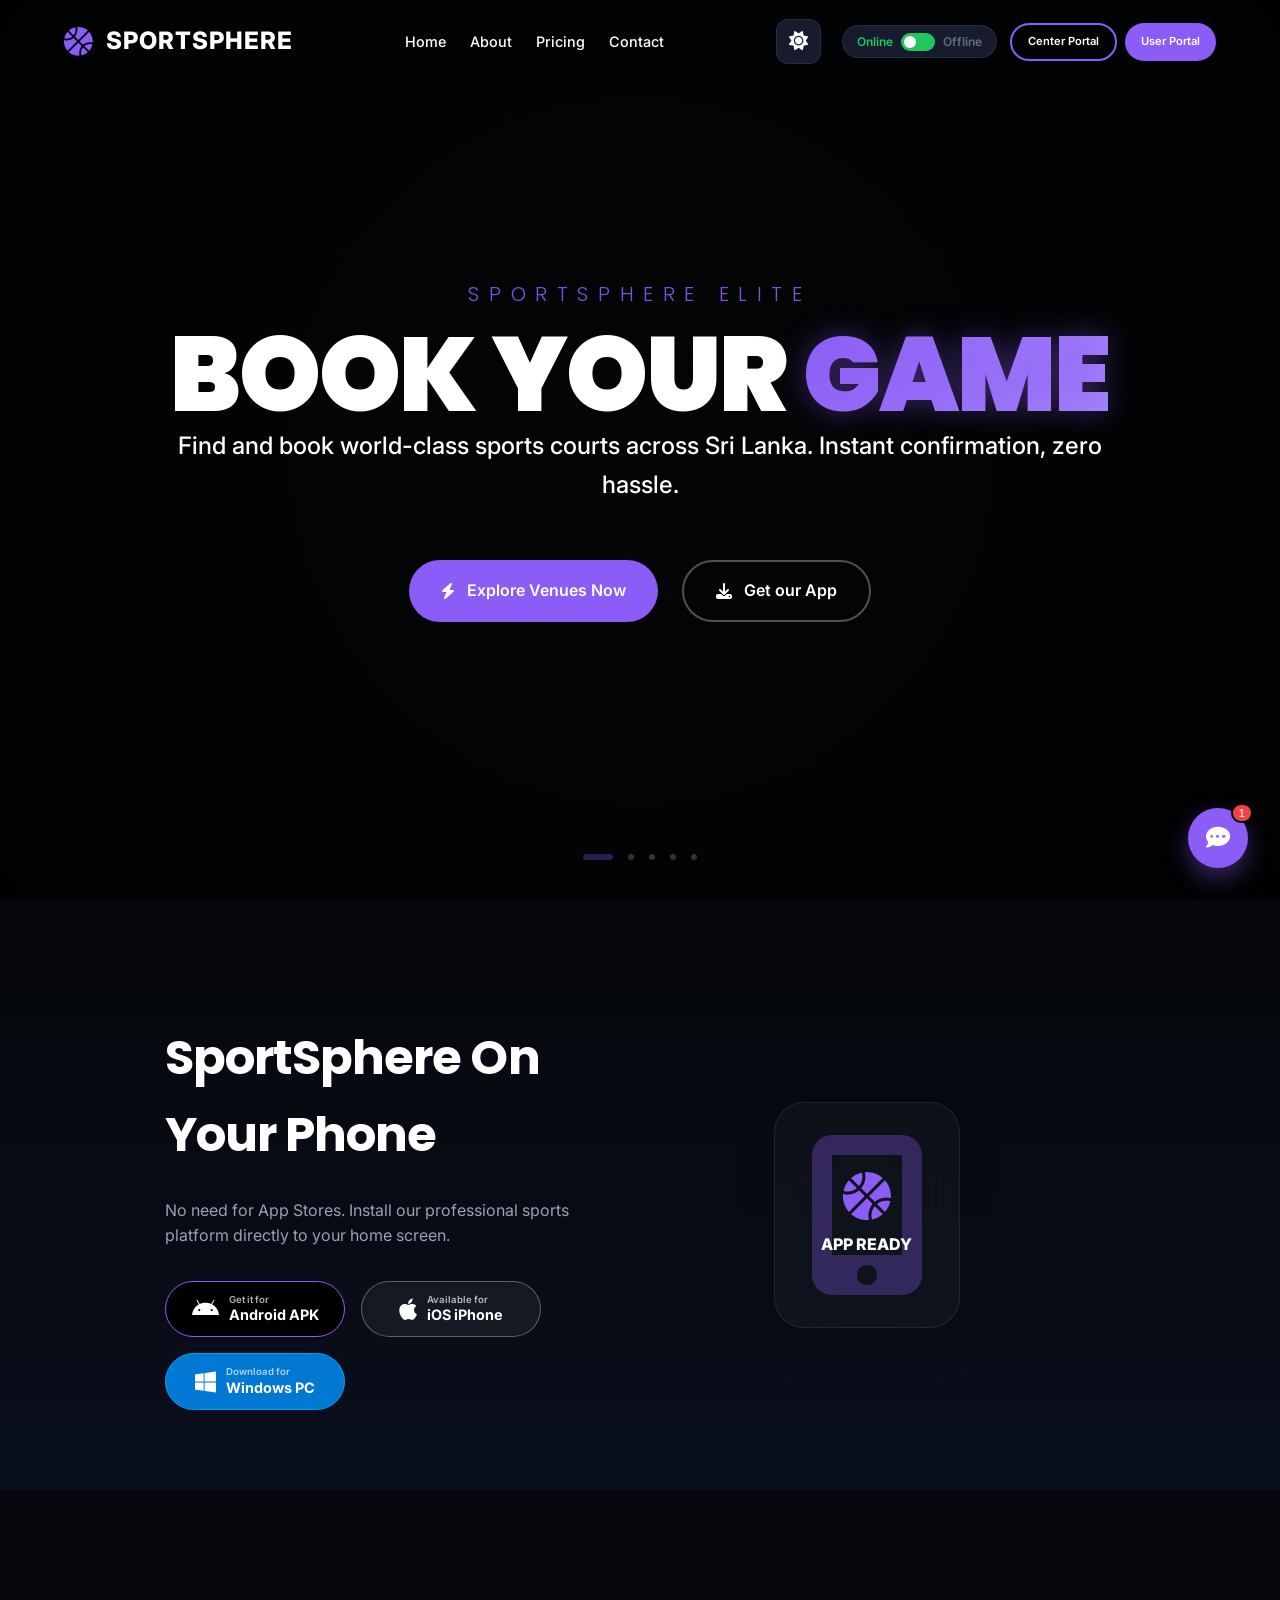
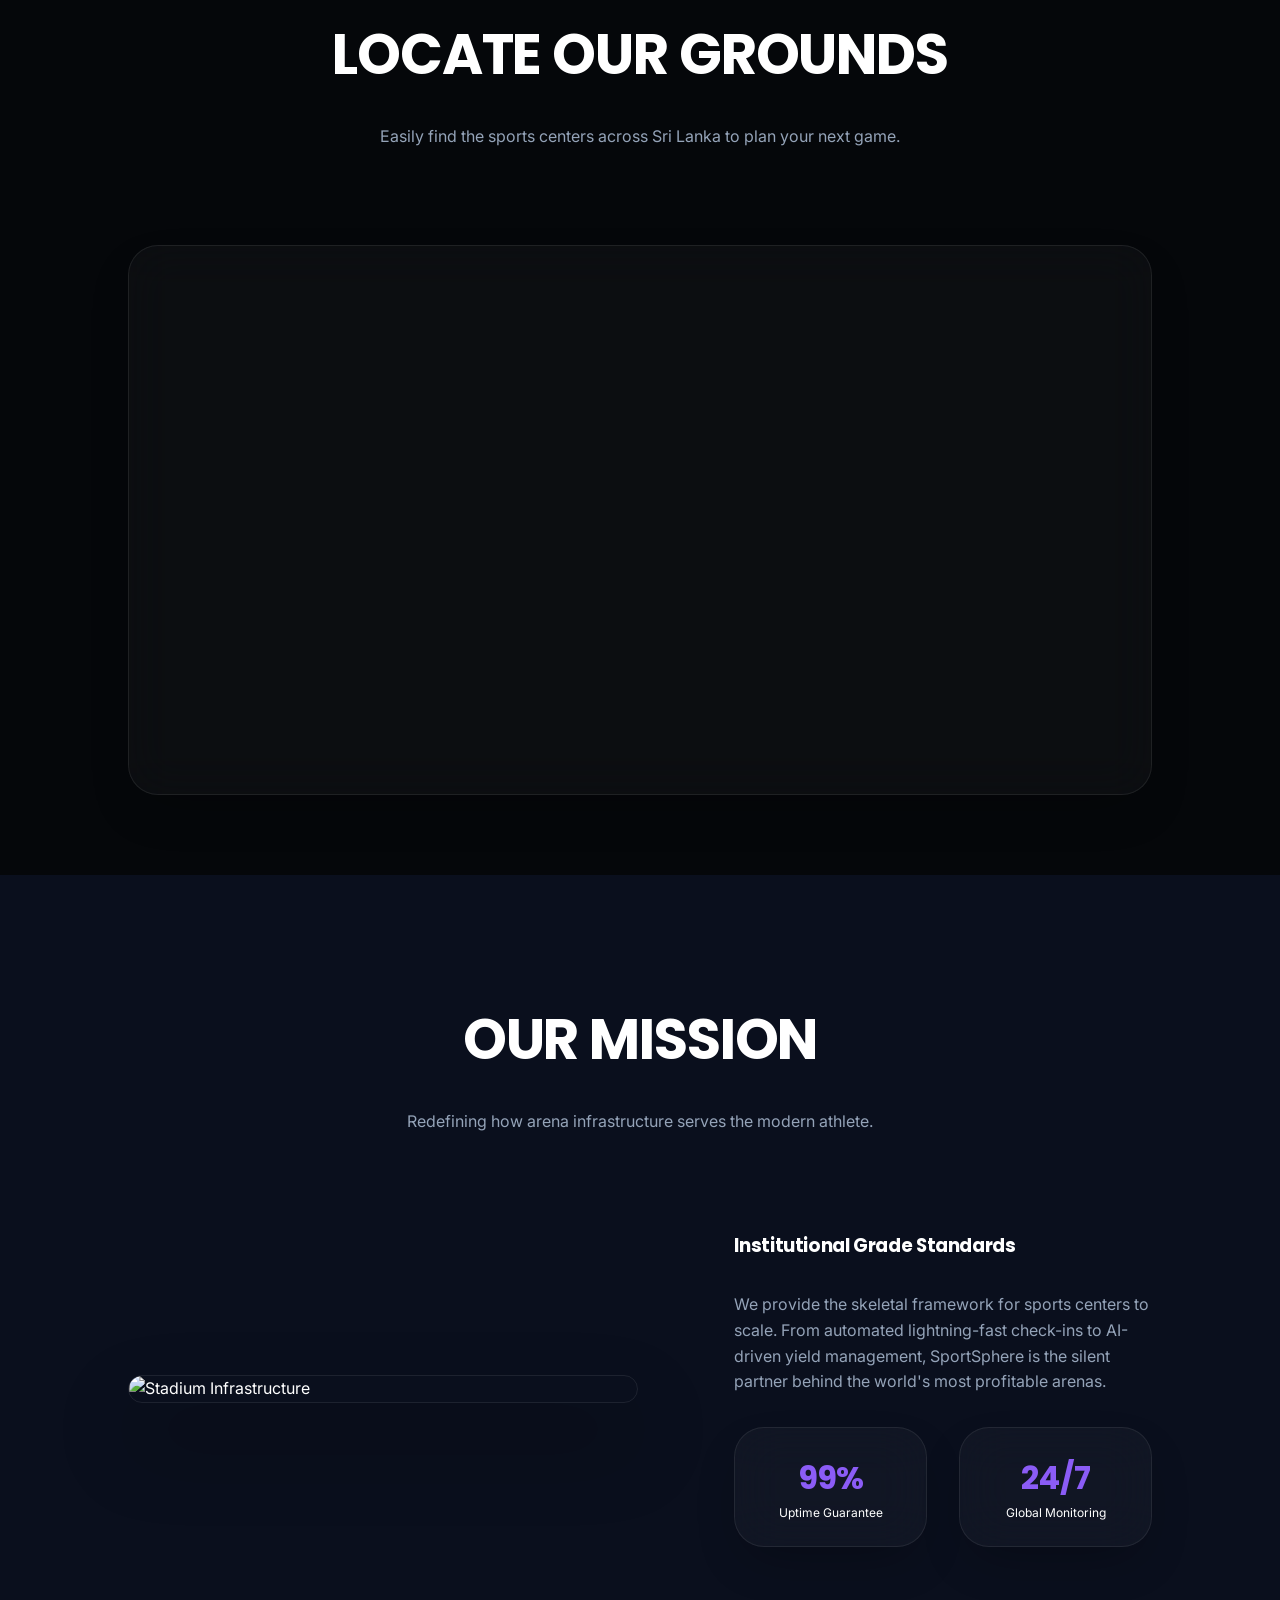
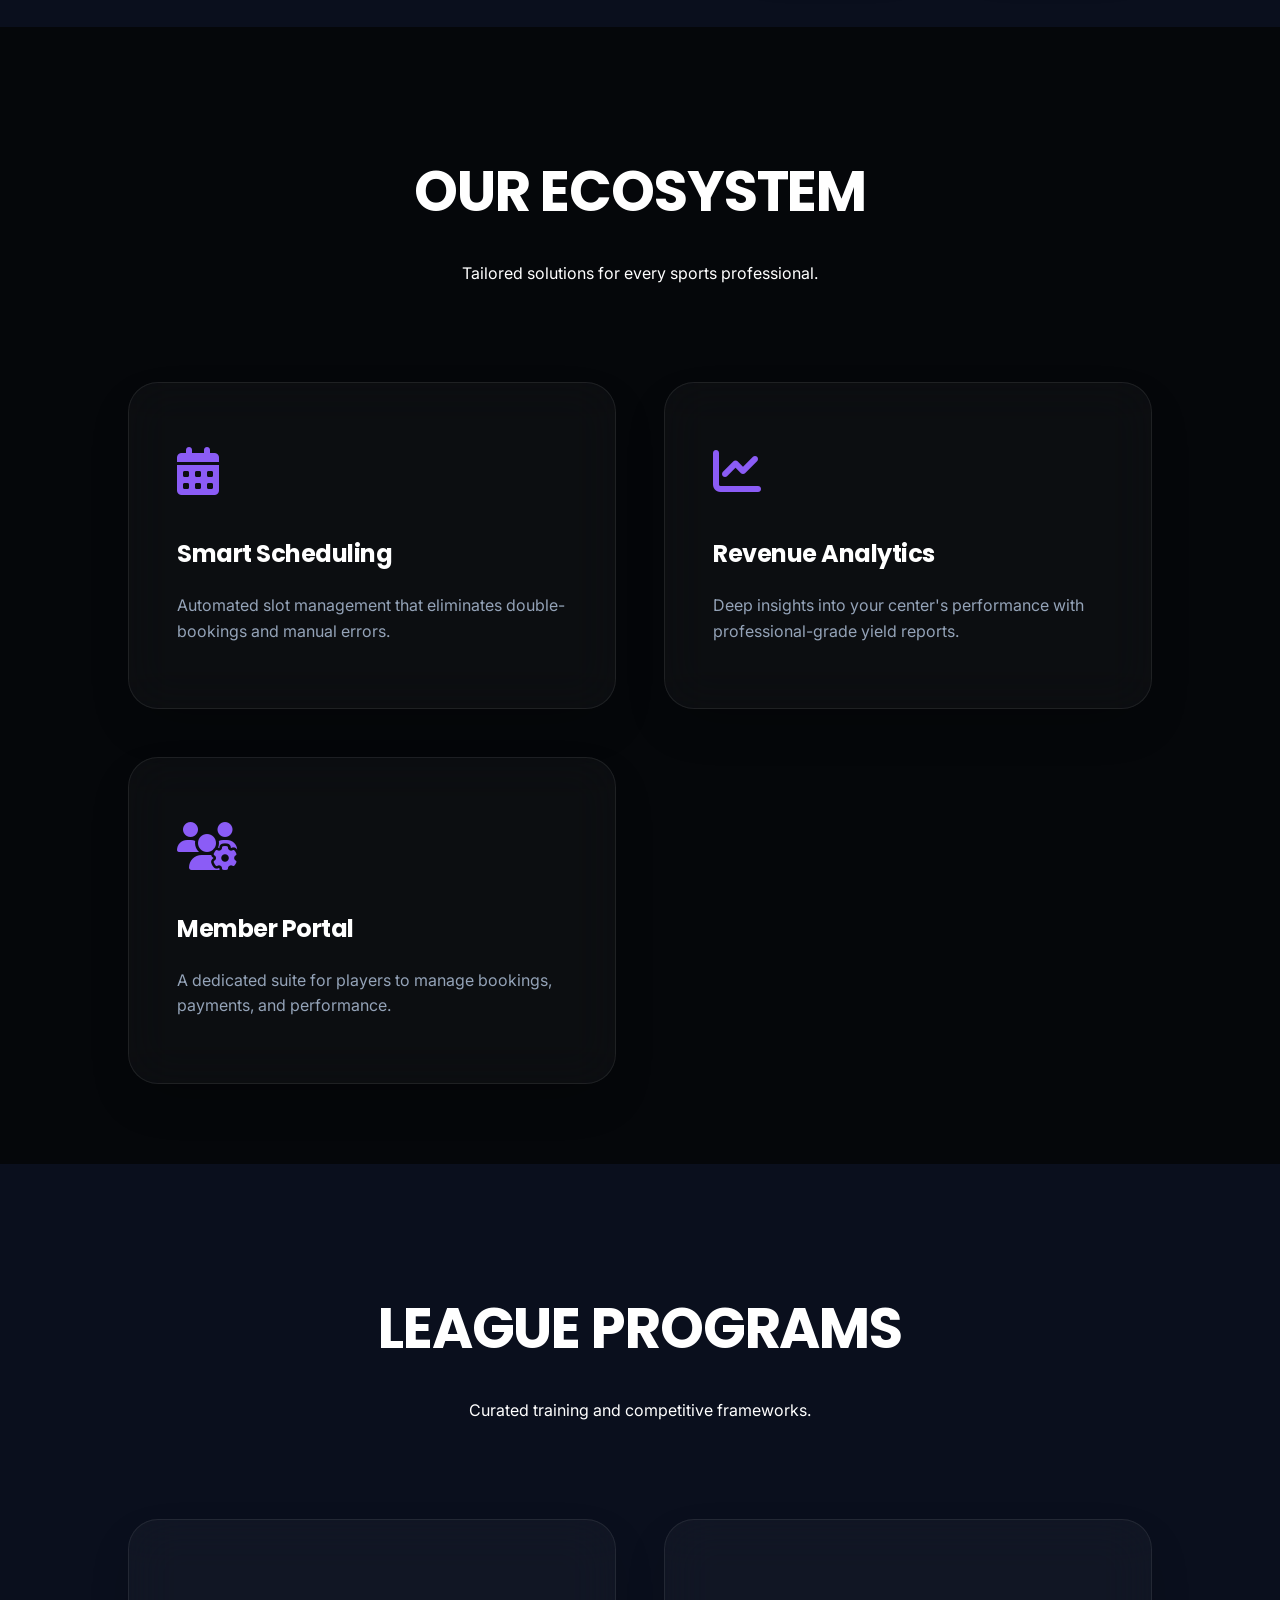
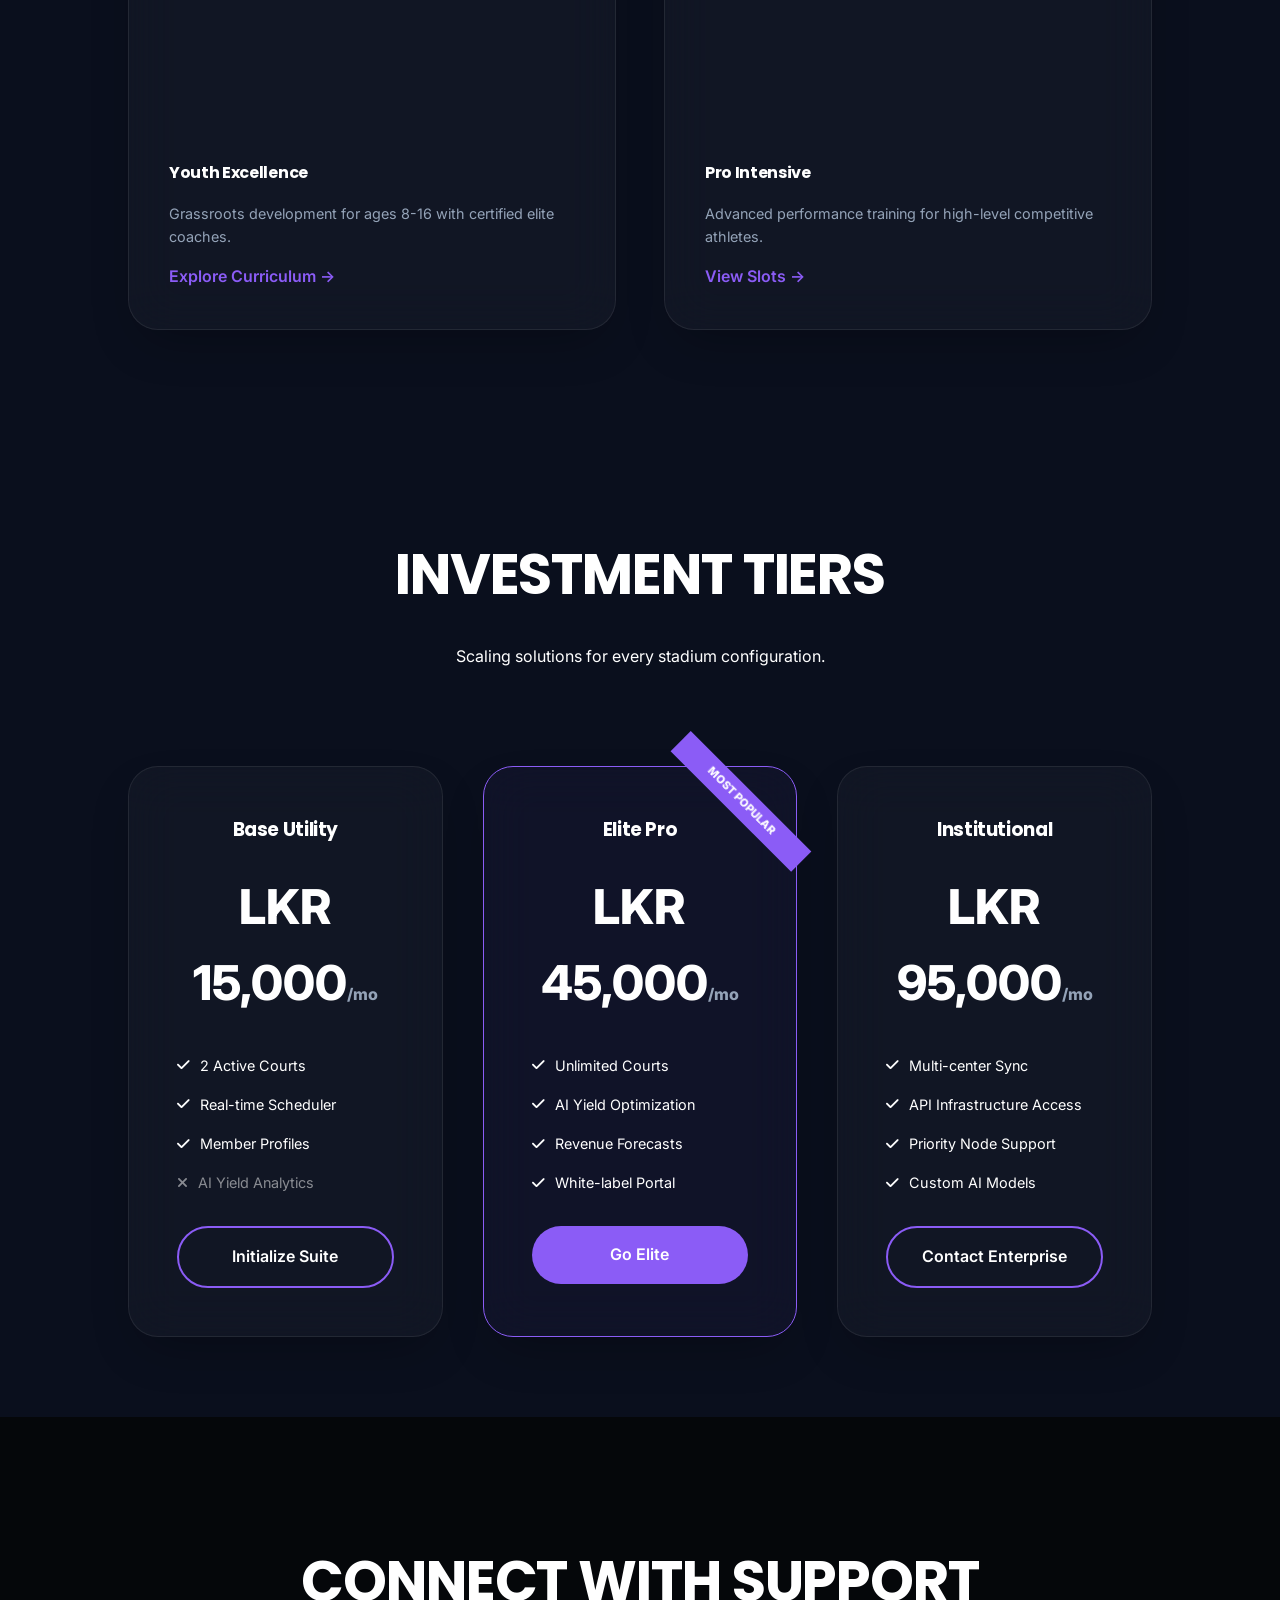
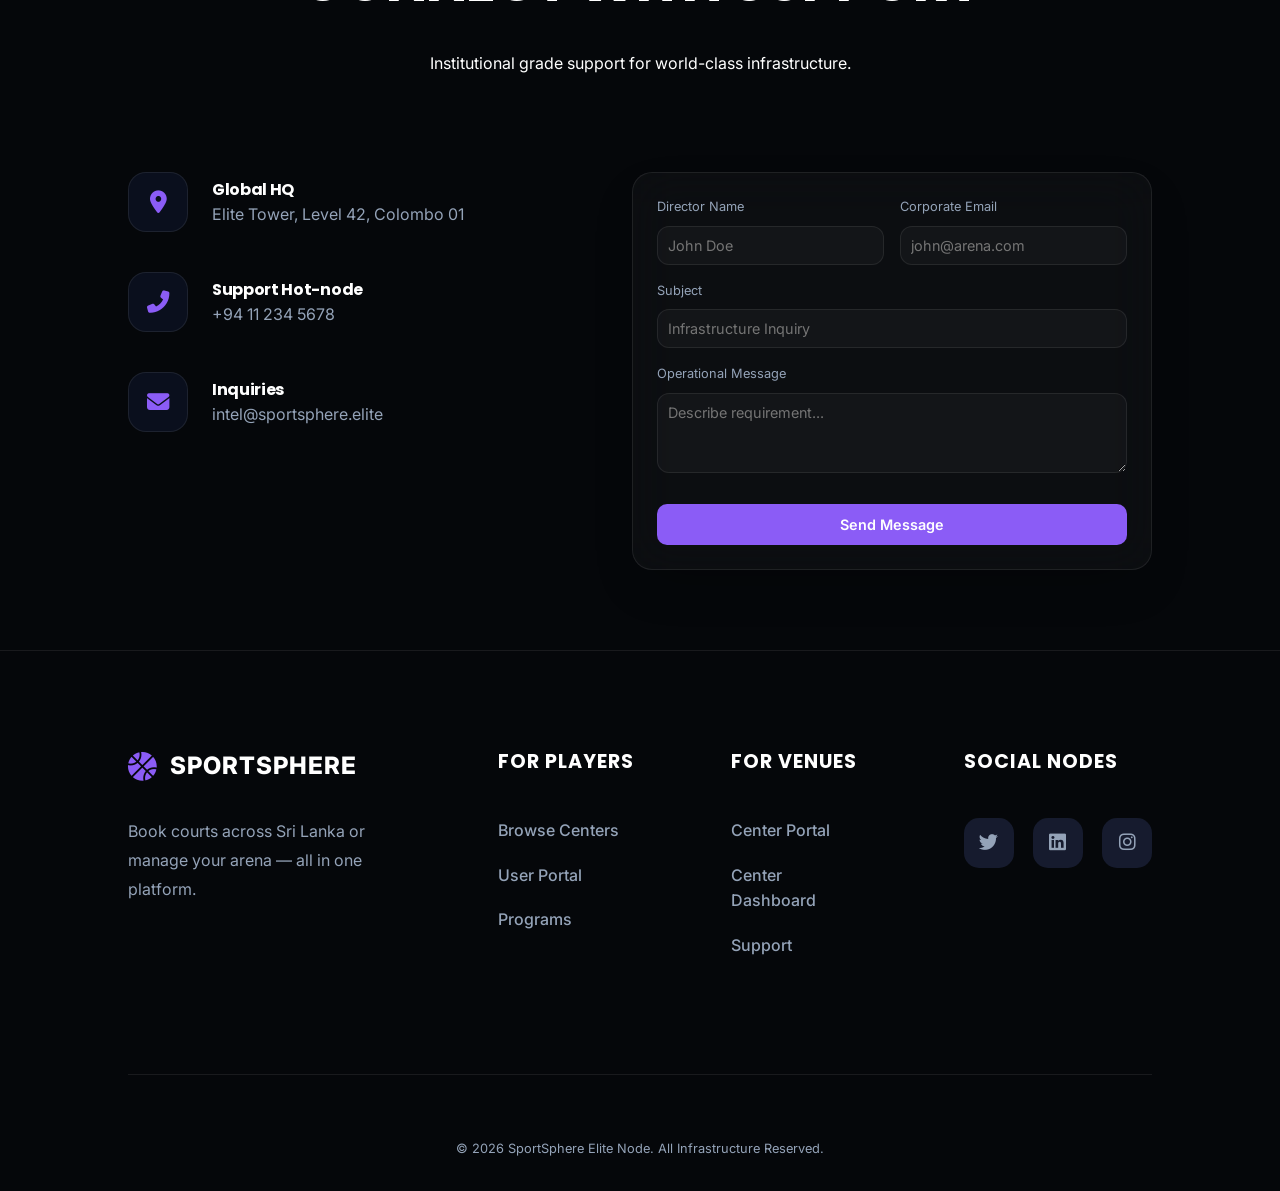
==== index.html @ 155e4f8c "Reposition and resize contact form to side-by-side layout" ====
<!DOCTYPE html>
<html lang="en">

<head>
    <meta charset="UTF-8">
    <meta name="viewport" content="width=device-width, initial-scale=1.0">
    <title>SportSphere | Book Your Game</title>
    <link rel="icon" type="image/png" href="favicon.png">
    <link rel="stylesheet" href="css/style.css">
    <link rel="stylesheet" href="https://cdnjs.cloudflare.com/ajax/libs/font-awesome/6.4.0/css/all.min.css">
    <link rel="manifest" href="manifest.json">
    <script src="js/mode-controller.js"></script>
    
    <!-- Apple Web App Support -->
    <meta name="apple-mobile-web-app-capable" content="yes">
    <meta name="apple-mobile-web-app-status-bar-style" content="black-translucent">
    <meta name="apple-mobile-web-app-title" content="SportSphere">
    <link rel="apple-touch-icon" href="favicon.png">
    
    <!-- v1.0.6-contact-layout-v01 -->
</head>

<body id="home">
    <nav id="navbar" class="navbar">
        <div class="logo">
            <i class="fas fa-basketball-ball logo-icon"></i>
            SportSphere
        </div>
        <div class="nav-links">
            <a href="#home">Home</a>
            <a href="#about">About</a>
            <a href="#pricing">Pricing</a>
            <a href="#contact">Contact</a>
        </div>
        <div class="nav-actions" style="display: flex; gap: 0.8rem; align-items: center;">
            <button class="theme-toggle" id="theme-toggle" title="Toggle Theme" style="margin-right: 0.5rem;">
                <i class="fas fa-sun"></i>
            </button>
            <div class="mode-switch-wrapper">
                <span class="mode-label-online">Online</span>
                <label class="switch">
                    <input type="checkbox" id="mode-toggle-checkbox" onchange="window.SS_MODE.toggle()">
                    <span class="slider-round"></span>
                </label>
                <span class="mode-label-offline">Offline</span>
            </div>
            <div class="dash-btns" style="display: flex; gap: 0.5rem;">
                <a href="center-auth.html" class="btn btn-outline" style="padding: 8px 16px; font-size: 0.7rem; white-space: nowrap;">Center Portal</a>
                <a href="user-auth.html" class="btn btn-primary" style="padding: 8px 16px; font-size: 0.7rem; white-space: nowrap;">User Portal</a>
            </div>
        </div>
    </nav>

    <main>
        <!-- Hero Section -->
        <section class="hero" onclick="nextSlideManual()" style="cursor: pointer;">
            <div class="hero-bg-container">
                <div class="hero-bg active"
                    style="background-image: url('https://images.unsplash.com/photo-1626224583764-f87db24ac4ea?q=75&w=1920&auto=format')">
                </div>
                <div class="hero-bg"
                    style="background-image: url('https://images.unsplash.com/photo-1529900748604-07564a03e7a6?q=75&w=1920&auto=format')">
                </div>
                <div class="hero-bg"
                    style="background-image: url('https://images.unsplash.com/photo-1511067007398-7e4b90cfa4bc?q=75&w=1920&auto=format')">
                </div>
                <div class="hero-bg"
                    style="background-image: url('https://images.unsplash.com/photo-1531415074968-036ba1b575da?q=80&w=1920&auto=format')">
                </div>
                <div class="hero-bg"
                    style="background-image: url('https://images.unsplash.com/photo-1534438327276-14e5300c3a48?q=75&w=1920&auto=format')">
                </div>
            </div>
            <div class="hero-overlay"></div>
            
            <div class="hero-content">
                <h1 class="fade-up" style="display: flex; flex-direction: column; align-items: center;">
                    <span class="hero-brand">SportSphere Elite</span>
                    <span class="hero-main">Book Your <span class="highlight">Game</span></span>
                </h1>
                <p class="fade-up" style="transition-delay: 0.2s;">
                    Find and book world-class sports courts across Sri Lanka. Instant confirmation, zero hassle.
                </p>
                <div class="hero-actions fade-up"
                    style="transition-delay: 0.4s; display: flex; gap: 1.5rem; justify-content: center;"
                    onclick="event.stopPropagation()">
                    <a href="user-auth.html" class="btn btn-primary"><i class="fas fa-bolt"></i> Explore Venues Now</a>
                    <a href="#download-app" class="btn btn-outline" style="border-color: rgba(255,255,255,0.3);"><i class="fas fa-download"></i> Get our App</a>
                </div>
            </div>
            <div class="slider-dots"></div>
        </section>




        <!-- APP DOWNLOAD SECTION -->
        <section id="download-app" style="background: linear-gradient(to bottom, var(--bg-primary), var(--bg-secondary));">
            <div class="contact-container" style="align-items: center;">
                <div class="fade-up">
                    <h2 style="font-size: 3rem; margin-bottom: 1.5rem;">SportSphere <span class="highlight">On Your Phone</span></h2>
                    <p style="color: var(--text-secondary); margin-bottom: 2rem;">No need for App Stores. Install our professional sports platform directly to your home screen.</p>
                    
                    <div style="display: flex; gap: 1rem; flex-wrap: wrap; justify-content: flex-start; margin-top: 1rem;">
                        <!-- 1. Android -->
                        <a href="assets/SportSphere.apk" id="and-dl-btn" download="SportSphere.apk" onclick="showToast('✨ Downloading SportSphere APK...')" class="btn btn-primary" style="background: #000; border: 1px solid var(--accent-primary); border-radius: 50px; text-decoration: none; color: white; padding: 12px 25px; display: flex !important; align-items: center; gap: 10px; min-width: 180px;">
                            <i class="fab fa-android" style="font-size: 1.5rem;"></i>
                            <div style="text-align: left; line-height: 1.2;">
                                <small style="display: block; font-size: 0.6rem; opacity: 0.7;">Get it for</small>
                                <strong style="font-size: 0.9rem;">Android APK</strong>
                            </div>
                        </a>
                        
                        <!-- 2. iOS -->
                        <button id="ios-dl-btn" class="btn btn-outline" onclick="showIOSManual()" style="border: 1px solid rgba(255,255,255,0.3); border-radius: 50px; color: #fff; padding: 12px 25px; display: flex !important; align-items: center; gap: 10px; min-width: 180px; background: rgba(255,255,255,0.05);">
                            <i class="fab fa-apple" style="font-size: 1.5rem;"></i>
                            <div style="text-align: left; line-height: 1.2;">
                                <small style="display: block; font-size: 0.6rem; opacity: 0.7;">Available for</small>
                                <strong style="font-size: 0.9rem;">iOS iPhone</strong>
                            </div>
                        </button>

                        <!-- 3. Windows (Moved to Last) -->
                        <a href="assets/SportSphere_Windows.zip" id="win-dl-btn" download="SportSphere_Windows.zip" onclick="showToast('🚀 Downloading Windows App...')" class="btn btn-primary" style="background: #0078d4; border: 1px solid #00a2ed; border-radius: 50px; text-decoration: none; color: white; padding: 12px 25px; display: flex !important; align-items: center; gap: 10px; min-width: 180px;">
                            <i class="fab fa-windows" style="font-size: 1.5rem;"></i>
                            <div style="text-align: left; line-height: 1.2;">
                                <small style="display: block; font-size: 0.6rem; opacity: 0.7;">Download for</small>
                                <strong style="font-size: 0.9rem;">Windows PC</strong>
                            </div>
                        </a>
                    </div>
                </div>
                <div class="fade-up" style="text-align: center;">
                    <div class="glass" style="padding: 2rem; display: inline-block; position: relative;">
                        <i class="fas fa-mobile-alt" style="font-size: 10rem; color: var(--accent-primary); opacity: 0.3;"></i>
                        <div style="position: absolute; top: 50%; left: 50%; transform: translate(-50%, -50%); width: 80%;">
                             <i class="fas fa-basketball-ball" style="font-size: 3rem; color: var(--accent-primary);"></i>
                             <p style="font-weight: 800; margin-top: 10px;">APP READY</p>
                        </div>
                    </div>
                </div>
            </div>
        </section>

        <!-- GROUNDS MAP SECTION -->
        <section id="grounds-map" style="background: var(--bg-primary);">
            <div class="section-header fade-up">
                <h2>Locate Our Grounds</h2>
                <p style="color: var(--text-secondary);">Easily find the sports centers across Sri Lanka to plan your next game.</p>
            </div>
            <div class="glass map-container fade-up" style="transition-delay: 0.2s;">
                <iframe 
                    id="grounds-iframe"
                    src="https://maps.google.com/maps?q=sports%20grounds%20in%20Sri%20Lanka&t=&z=8&ie=UTF8&iwloc=&output=embed" 
                    width="100%" 
                    height="500" 
                    style="border:0; border-radius: 20px;" 
                    allowfullscreen="" 
                    loading="lazy" 
                    referrerpolicy="no-referrer-when-downgrade">
                </iframe>
            </div>
        </section>



        <!-- About -->
        <section id="about" style="background: var(--bg-secondary);">
            <div class="section-header fade-up">
                <h2>Our Mission</h2>
                <p style="color: var(--text-secondary);">Redefining how arena infrastructure serves the modern athlete.</p>
            </div>
            <div class="about-grid">
                <div class="about-img fade-up">
                    <img src="https://images.unsplash.com/photo-1574629810360-7efbbe195018?auto=format&fit=crop&q=80&w=800" alt="Stadium Infrastructure">
                </div>
                <div class="about-content fade-up" style="transition-delay: 0.2s;">
                    <h3>Institutional Grade Standards</h3>
                    <p style="color: var(--text-secondary); margin: 2rem 0;">We provide the skeletal framework for sports centers to scale. From automated lightning-fast check-ins to AI-driven yield management, SportSphere is the silent partner behind the world's most profitable arenas.</p>
                    <div style="display: grid; grid-template-columns: 1fr 1fr; gap: 2rem;">
                        <div class="glass" style="padding: 1.5rem; text-align: center;">
                            <h4 style="color: var(--accent-primary); font-size: 2rem;">99%</h4>
                            <p style="font-size: 0.75rem;">Uptime Guarantee</p>
                        </div>
                        <div class="glass" style="padding: 1.5rem; text-align: center;">
                            <h4 style="color: var(--accent-primary); font-size: 2rem;">24/7</h4>
                            <p style="font-size: 0.75rem;">Global Monitoring</p>
                        </div>
                    </div>
                </div>
            </div>


        </section>

        <section id="services">
            <div class="section-header fade-up">
                <h2>Our Ecosystem</h2>
                <p>Tailored solutions for every sports professional.</p>
            </div>
            <div class="grid-features">
                <div class="glass feature-card fade-up">
                    <i class="fas fa-calendar-alt"></i>
                    <h3>Smart Scheduling</h3>
                    <p>Automated slot management that eliminates double-bookings and manual errors.</p>
                </div>
                <div class="glass feature-card fade-up" style="transition-delay: 0.1s;">
                    <i class="fas fa-chart-line"></i>
                    <h3>Revenue Analytics</h3>
                    <p>Deep insights into your center's performance with professional-grade yield reports.</p>
                </div>
                <div class="glass feature-card fade-up" style="transition-delay: 0.2s;">
                    <i class="fas fa-users-cog"></i>
                    <h3>Member Portal</h3>
                    <p>A dedicated suite for players to manage bookings, payments, and performance.</p>
                </div>
            </div>
        </section>

        <section id="programs" style="background: var(--bg-secondary);">
            <div class="section-header fade-up">
                <h2>League Programs</h2>
                <p>Curated training and competitive frameworks.</p>
            </div>
            <div class="grid-features">
                <div class="glass" style="border-radius: 30px; overflow: hidden;">
                    <div style="height: 200px; background: url('https://images.unsplash.com/photo-1519315901367-f34ff9154487?auto=format&fit=crop&q=80&w=800') center/cover;"></div>
                    <div style="padding: 2.5rem;">
                        <h4>Youth Excellence</h4>
                        <p style="color: var(--text-secondary); margin: 1rem 0; font-size: 0.9rem;">Grassroots development for ages 8-16 with certified elite coaches.</p>
                        <a href="#" style="color: var(--accent-primary); font-weight: 600;">Explore Curriculum &rarr;</a>
                    </div>
                </div>
                <div class="glass" style="border-radius: 30px; overflow: hidden;">
                    <div style="height: 200px; background: url('https://images.unsplash.com/photo-1541534741688-6078c6bfb5c5?auto=format&fit=crop&q=80&w=400') center/cover;"></div>
                    <div style="padding: 2.5rem;">
                        <h4>Pro Intensive</h4>
                        <p style="color: var(--text-secondary); margin: 1rem 0; font-size: 0.9rem;">Advanced performance training for high-level competitive athletes.</p>
                        <a href="#" style="color: var(--accent-primary); font-weight: 600;">View Slots &rarr;</a>
                    </div>
                </div>
            </div>
        </section>

        <section id="pricing" style="background: var(--bg-secondary);">
            <div class="section-header fade-up">
                <h2>Investment Tiers</h2>
                <p>Scaling solutions for every stadium configuration.</p>
            </div>
            <div class="pricing-grid">
                <div class="glass price-card fade-up">
                    <h3>Base Utility</h3>
                    <div class="amount">LKR 15,000<span>/mo</span></div>
                    <ul>
                        <li><i class="fas fa-check"></i> 2 Active Courts</li>
                        <li><i class="fas fa-check"></i> Real-time Scheduler</li>
                        <li><i class="fas fa-check"></i> Member Profiles</li>
                        <li style="opacity: 0.5;"><i class="fas fa-times"></i> AI Yield Analytics</li>
                    </ul>
                    <a href="center-auth.html?plan=base" class="btn btn-outline" style="width: 100%;">Initialize Suite</a>
                </div>
                <div class="glass price-card featured fade-up" style="transition-delay: 0.1s;">
                    <div style="position: absolute; top: 20px; right: -30px; background: var(--accent-primary); color: white; padding: 5px 40px; transform: rotate(45deg); font-size: 0.7rem; font-weight: 800;">MOST POPULAR</div>
                    <h3>Elite Pro</h3>
                    <div class="amount">LKR 45,000<span>/mo</span></div>
                    <ul>
                        <li><i class="fas fa-check"></i> Unlimited Courts</li>
                        <li><i class="fas fa-check"></i> AI Yield Optimization</li>
                        <li><i class="fas fa-check"></i> Revenue Forecasts</li>
                        <li><i class="fas fa-check"></i> White-label Portal</li>
                    </ul>
                    <a href="center-auth.html?plan=elite" class="btn btn-primary" style="width: 100%;">Go Elite</a>
                </div>
                <div class="glass price-card fade-up" style="transition-delay: 0.2s;">
                    <h3>Institutional</h3>
                    <div class="amount">LKR 95,000<span>/mo</span></div>
                    <ul>
                        <li><i class="fas fa-check"></i> Multi-center Sync</li>
                        <li><i class="fas fa-check"></i> API Infrastructure Access</li>
                        <li><i class="fas fa-check"></i> Priority Node Support</li>
                        <li><i class="fas fa-check"></i> Custom AI Models</li>
                    </ul>
                    <a href="center-auth.html?plan=institutional" class="btn btn-outline" style="width: 100%;">Contact Enterprise</a>
                </div>
            </div>
        </section>

        <section id="contact">
            <div class="section-header fade-up">
                <h2>Connect With Support</h2>
                <p>Institutional grade support for world-class infrastructure.</p>
            </div>
            <div class="contact-container" style="display: grid; grid-template-columns: 1fr 1.1fr; gap: 2rem; max-width: 1100px; margin: 0 auto; align-items: start;">
                <div class="contact-info fade-up">
                    <div class="info-item">
                        <div class="info-icon"><i class="fas fa-map-marker-alt"></i></div>
                        <div>
                            <h4>Global HQ</h4>
                            <p style="color: var(--text-secondary);">Elite Tower, Level 42, Colombo 01</p>
                        </div>
                    </div>
                    <div class="info-item">
                        <div class="info-icon"><i class="fas fa-phone-alt"></i></div>
                        <div>
                            <h4>Support Hot-node</h4>
                            <p style="color: var(--text-secondary);">+94 11 234 5678</p>
                        </div>
                    </div>
                    <div class="info-item">
                        <div class="info-icon"><i class="fas fa-envelope"></i></div>
                        <div>
                            <h4>Inquiries</h4>
                            <p style="color: var(--text-secondary);">intel@sportsphere.elite</p>
                        </div>
                    </div>
                </div>
                <div class="glass contact-form fade-up" style="transition-delay: 0.2s; padding: 1.5rem; border-radius: 20px;">
                    <form onsubmit="event.preventDefault(); alert('Message Synchronized Successfully.')">
                        <div style="display: grid; grid-template-columns: 1fr 1fr; gap: 1rem; margin-bottom: 1rem;">
                            <div class="form-group" style="margin-bottom: 0;">
                                <label style="font-size: 0.8rem;">Director Name</label>
                                <input type="text" placeholder="John Doe" style="padding: 10px; font-size: 0.9rem;" required>
                            </div>
                            <div class="form-group" style="margin-bottom: 0;">
                                <label style="font-size: 0.8rem;">Corporate Email</label>
                                <input type="email" placeholder="john@arena.com" style="padding: 10px; font-size: 0.9rem;" required>
                            </div>
                        </div>
                        <div class="form-group" style="margin-bottom: 1rem;">
                            <label style="font-size: 0.8rem;">Subject</label>
                            <input type="text" placeholder="Infrastructure Inquiry" style="padding: 10px; font-size: 0.9rem;">
                        </div>
                        <div class="form-group" style="margin-bottom: 1.5rem;">
                            <label style="font-size: 0.8rem;">Operational Message</label>
                            <textarea placeholder="Describe requirement..." style="padding: 10px; font-size: 0.9rem; height: 80px;"></textarea>
                        </div>
                        <button type="submit" class="btn btn-primary" style="width: 100%; padding: 12px; font-size: 0.9rem; border-radius: 10px;">Send Message</button>
                    </form>
                </div>
            </div>
        </section>

        <footer id="footer">
            <div class="footer-grid">
                <div class="footer-col">
                    <div class="logo" style="margin-bottom: 2rem;">
                        <i class="fas fa-basketball-ball logo-icon"></i> SportSphere
                    </div>
                    <p style="color: var(--text-secondary); line-height: 1.8;">Book courts across Sri Lanka or manage your arena — all in one platform.</p>
                </div>
                <div class="footer-col">
                    <h4>For Players</h4>
                    <ul>
                        <li><a href="user-dashboard.html">Browse Centers</a></li>
                        <li><a href="user-auth.html">User Portal</a></li>
                        <li><a href="#programs">Programs</a></li>
                    </ul>
                </div>
                <div class="footer-col">
                    <h4>For Venues</h4>
                    <ul>
                        <li><a href="center-auth.html">Center Portal</a></li>
                        <li><a href="center-dashboard.html">Center Dashboard</a></li>
                        <li><a href="#contact">Support</a></li>
                    </ul>
                </div>
                <div class="footer-col">
                    <h4>Social Nodes</h4>
                    <div class="social-links">
                        <a href="#"><i class="fab fa-twitter"></i></a>
                        <a href="#"><i class="fab fa-linkedin"></i></a>
                        <a href="#"><i class="fab fa-instagram"></i></a>
                    </div>
                </div>
            </div>
            <div style="text-align: center; border-top: 1px solid var(--glass-border); padding-top: 4rem; color: var(--text-secondary); font-size: 0.8rem;">
                &copy; 2026 SportSphere Elite Node. All Infrastructure Reserved.
            </div>
        </footer>
    </main>

    <!-- ══════════════════════════════════════════
         BOOKING MODAL
    ══════════════════════════════════════════ -->
    <div class="modal-overlay" id="booking-modal">
        <div class="modal-box glass">
            <button class="modal-close-btn" onclick="closeBookingModal()"><i class="fas fa-times"></i></button>
            <div id="modal-content"></div>
        </div>
    </div>

    <!-- TOAST -->
    <div id="toast-msg" class="toast-msg"></div>

    <!-- IOS INSTALLATION MODAL -->
    <div id="ios-modal" class="modal-overlay">
        <div class="modal-box glass" style="max-width: 400px; text-align: center;">
            <button class="modal-close-btn" onclick="closeIOSModal()"><i class="fas fa-times"></i></button>
            <div style="margin-bottom: 2rem;">
                <i class="fab fa-apple" style="font-size: 4rem; color: var(--accent-primary); margin-bottom: 1rem; display: block;"></i>
                <h3 style="font-family: 'Poppins', sans-serif; font-size: 1.5rem; margin-bottom: 0.5rem;">Install on iPhone</h3>
                <p style="color: var(--text-secondary); font-size: 0.9rem;">Get the full SportSphere experience on your iOS device.</p>
            </div>
            
            <div style="text-align: left; background: rgba(255,255,255,0.05); padding: 1.5rem; border-radius: 20px; border: 1px solid var(--glass-border);">
                <div style="display: flex; gap: 15px; margin-bottom: 1.2rem;">
                    <div style="width: 25px; height: 25px; background: var(--accent-primary); border-radius: 50%; display: grid; place-items: center; font-size: 0.8rem; font-weight: 800; flex-shrink: 0;">1</div>
                    <p style="font-size: 0.85rem;">Open this site in <strong>Safari</strong> browser</p>
                </div>
                <div style="display: flex; gap: 15px; margin-bottom: 1.2rem;">
                    <div style="width: 25px; height: 25px; background: var(--accent-primary); border-radius: 50%; display: grid; place-items: center; font-size: 0.8rem; font-weight: 800; flex-shrink: 0;">2</div>
                    <p style="font-size: 0.85rem;">Tap the <strong>'Share'</strong> icon <i class="fas fa-external-link-alt" style="color: var(--accent-primary); margin-left: 5px;"></i> (Square with arrow) </p>
                </div>
                <div style="display: flex; gap: 15px;">
                    <div style="width: 25px; height: 25px; background: var(--accent-primary); border-radius: 50%; display: grid; place-items: center; font-size: 0.8rem; font-weight: 800; flex-shrink: 0;">3</div>
                    <p style="font-size: 0.85rem;">Select <strong>'Add to Home Screen'</strong> <i class="far fa-plus-square" style="color: var(--accent-primary); margin-left: 5px;"></i> from the menu</p>
                </div>
            </div>

            <button class="btn btn-primary" onclick="closeIOSModal()" style="width: 100%; margin-top: 2rem;">Got it!</button>
        </div>
    </div>

    <!-- SportSphere AI Assistant Widget -->
    <div id="ai-widget" class="ai-widget">
        <div id="ai-chat-window" class="glass ai-chat-window">
            <div class="ai-chat-header">
                <div style="display: flex; align-items: center; gap: 10px;">
                    <i class="fas fa-robot" style="color: var(--accent-primary);"></i>
                    <div>
                        <strong style="display: block; font-size: 0.9rem;">SportSphere AI</strong>
                        <span style="font-size: 0.7rem; color: #10b981;">● Online Assistant</span>
                    </div>
                </div>
                <button onclick="toggleAIChat()" style="background:none; border:none; color:white; cursor:pointer;"><i class="fas fa-times"></i></button>
            </div>
            <div id="ai-messages" class="ai-messages">
                <div class="ai-msg bot">Hello! I'm your SportSphere AI. How can I help you find the perfect game today?</div>
            </div>
            <div class="ai-chat-input">
                <input type="text" id="ai-input" placeholder="Ask about venues or sports..." onkeypress="handleAIKey(event)">
                <button onclick="sendAIMessage()"><i class="fas fa-paper-plane"></i></button>
            </div>
        </div>
        <button class="ai-float-btn" onclick="toggleAIChat()">
            <i class="fas fa-comment-dots"></i>
            <span class="ai-notif">1</span>
        </button>
    </div>

    <script src="js/main.js"></script>
    <script src="js/booking.js"></script>
    <script src="js/ai-brain.js"></script>
    <script>
        document.addEventListener('DOMContentLoaded', () => {
            const ONE_HOUR = 60 * 60 * 1000;
            
            // Check User Session
            const rawUser = localStorage.getItem('user_data');
            if (rawUser) {
                const userData = JSON.parse(rawUser);
                if (userData.loginTime && (Date.now() - userData.loginTime < ONE_HOUR)) {
                    const userBtn = document.querySelector('a[href="user-auth.html"]');
                    if (userBtn) {
                        userBtn.innerText = 'User Dashboard';
                        userBtn.href = 'user-dashboard.html';
                    }
                    const heroBtn = document.querySelector('.hero-actions a[href="user-auth.html"]');
                    if (heroBtn) {
                        heroBtn.innerHTML = '<i class="fas fa-th-large"></i> Go to Dashboard';
                        heroBtn.href = 'user-dashboard.html';
                    }
                } else {
                    localStorage.removeItem('user_data');
                }
            }

            // Check Center Session
            const rawCenter = localStorage.getItem('center_data');
            if (rawCenter) {
                const centerData = JSON.parse(rawCenter);
                if (centerData.loginTime && (Date.now() - centerData.loginTime < ONE_HOUR)) {
                    const centerBtn = document.querySelector('a[href="center-auth.html"]');
                    if (centerBtn) {
                        centerBtn.innerText = 'Center Dashboard';
                        centerBtn.href = 'center-dashboard.html';
                    }
                } else {
                    localStorage.removeItem('center_data');
                }
            }
        });

        // SportSphere AI Core Logic (Local Smart Brain Engine)
        let currentAILang = 'en';

        function toggleAIChat() {
            const window = document.getElementById('ai-chat-window');
            window.classList.toggle('active');
            document.querySelector('.ai-notif').style.display = 'none';
        }

        function handleAIKey(e) { if(e.key === 'Enter') sendAIMessage(); }

        async function sendAIMessage() {
            const input = document.getElementById('ai-input');
            const msg = input.value.trim();
            if(!msg) return;

            appendAIMessage(msg, 'user');
            input.value = '';

            // Language switch detection
            const lowMsg = msg.toLowerCase();
            if (lowMsg.includes("sinhala") || lowMsg.includes("සිංහල")) currentAILang = 'si';
            if (lowMsg.includes("english") || lowMsg.includes("ඉංග්‍රීසි")) currentAILang = 'en';

            const container = document.getElementById('ai-messages');
            const typingDiv = document.createElement('div');
            typingDiv.className = 'ai-msg bot typing';
            typingDiv.innerHTML = '<span class="dot"></span><span class="dot"></span><span class="dot"></span>';
            typingDiv.id = 'ai-typing';
            container.appendChild(typingDiv);
            container.scrollTop = container.scrollHeight;

            // Simulated AI Thinking Delay (800ms)
            setTimeout(() => {
                document.getElementById('ai-typing')?.remove();
                
                // Use SSB (Smart Semantic Brain) from js/ai-brain.js
                try {
                    const response = SSB.process(msg);
                    appendAIMessage(response, 'bot');
                } catch (e) {
                    console.error("AI Error:", e);
                    appendAIMessage("I'm having a little trouble thinking. Can you try asking in a different way?", 'bot');
                }
            }, 800);
        }

        function appendAIMessage(text, side) {
            const container = document.getElementById('ai-messages');
            if(!container) return;
            const div = document.createElement('div');
            div.className = `ai-msg ${side}`;
            div.innerText = text;
            container.appendChild(div);
            container.scrollTop = container.scrollHeight;
        }

        // --- PWA INSTALLATION LOGIC ---
        let deferredPrompt;
        window.addEventListener('beforeinstallprompt', (e) => {
            e.preventDefault();
            deferredPrompt = e;
            // Potentially show a custom UI to notify the user they can install the PWA
        });

        async function installPWA() {
            if (deferredPrompt) {
                deferredPrompt.prompt();
                const { outcome } = await deferredPrompt.userChoice;
                if (outcome === 'accepted') {
                    showToast("✨ Installing SportSphere App...");
                }
                deferredPrompt = null;
            } else {
                showToast("💡 To install on Android: Open browser menu (⋮) and select 'Install App'");
            }
        }

        function showIOSManual() {
            document.getElementById('ios-modal').classList.add('open');
        }

        function closeIOSModal() {
            document.getElementById('ios-modal').classList.remove('open');
        }

        // Register Service Worker
        if ('serviceWorker' in navigator) {
            window.addEventListener('load', () => {
                navigator.serviceWorker.register('sw.js')
                    .then(reg => console.log('SW Registered!', reg))
                    .catch(err => console.log('SW Fail!', err));
            });
        }
    </script>
</body>
</html>
---- css/style.css ----
@import url('https://fonts.googleapis.com/css2?family=Inter:wght@400;500;600;700&family=Poppins:wght@600;700;800&family=JetBrains+Mono:wght@500&display=swap');

:root {
    --bg-primary: #05070a;
    --bg-secondary: #0a0f1d;
    --bg-tertiary: #161b2e;
    --accent-primary: #8b5cf6;
    --accent-secondary: #d8b4fe;
    --accent-glow: rgba(139, 92, 246, 0.4);
    --text-primary: #ffffff;
    --text-secondary: #94a3b8;
    --glass-bg: rgba(255, 255, 255, 0.03);
    --glass-border: rgba(255, 255, 255, 0.08);
    --transition: all 0.5s cubic-bezier(0.165, 0.84, 0.44, 1);
    --nav-bg: rgba(5, 7, 10, 0.9);
}

[data-theme="light"] {
    --bg-primary: #ffffff;
    --bg-secondary: #f8fafc;
    --bg-tertiary: #f1f5f9;
    --accent-primary: #7c3aed;
    --accent-secondary: #6d28d9;
    --accent-glow: rgba(124, 58, 237, 0.2);
    --text-primary: #0f172a;
    --text-secondary: #475569;
    --glass-bg: rgba(0, 0, 0, 0.03);
    --glass-border: rgba(0, 0, 0, 0.08);
    --nav-bg: rgba(255, 255, 255, 0.9);
}

* { margin: 0; padding: 0; box-sizing: border-box; }
html { scroll-behavior: smooth; }
body { background-color: var(--bg-primary); color: var(--text-primary); font-family: 'Inter', sans-serif; line-height: 1.6; overflow-x: hidden; transition: background-color 0.3s ease, color 0.3s ease; }
h1, h2, h3, h4 { font-family: 'Poppins', sans-serif; font-weight: 700; letter-spacing: -0.02em; }
a { text-decoration: none; color: inherit; transition: var(--transition); }
ul { list-style: none; }

/* Theme Toggle Button */
.theme-toggle {
    background: var(--bg-tertiary);
    border: 1px solid var(--glass-border);
    color: var(--text-primary);
    width: 45px;
    height: 45px;
    border-radius: 12px;
    cursor: pointer;
    display: flex;
    align-items: center;
    justify-content: center;
    font-size: 1.2rem;
    transition: var(--transition);
}
.theme-toggle:hover {
    background: var(--accent-primary);
    color: white;
    transform: translateY(-2px);
}

/* Glassmorphism */
.glass {
    background: var(--glass-bg);
    backdrop-filter: blur(24px);
    -webkit-backdrop-filter: blur(24px);
    border: 1px solid var(--glass-border);
    border-radius: 30px;
    box-shadow: 0 20px 50px -15px rgba(0, 0, 0, 0.3);
}

/* Buttons */
.btn {
    padding: 16px 32px;
    border-radius: 50px;
    font-weight: 600;
    cursor: pointer;
    transition: var(--transition);
    border: none;
    display: inline-flex;
    align-items: center;
    justify-content: center;
    gap: 12px;
    font-size: 1rem;
    font-family: 'Inter', sans-serif;
}
.btn-primary { background: var(--accent-primary); color: #fff; }
.btn-primary:hover { background: var(--accent-secondary); transform: translateY(-5px); box-shadow: 0 20px 40px -10px var(--accent-glow); }
.btn-outline { background: transparent; border: 2px solid var(--accent-primary); color: var(--text-primary); }
.btn-outline:hover { background: var(--accent-primary); color: white; transform: translateY(-5px); }

/* Navbar */
.navbar { 
    position: fixed; 
    top: 0; 
    width: 100%; 
    padding: 1.2rem 5%; 
    display: flex; 
    justify-content: space-between; 
    align-items: center; 
    z-index: 1000; 
    transition: var(--transition); 
    background: transparent;
    flex-wrap: nowrap;
}
.navbar.scrolled { 
    background: var(--nav-bg); 
    backdrop-filter: blur(20px); 
    padding: 0.8rem 5%; 
    border-bottom: 1px solid var(--glass-border); 
}
[data-theme="light"] .navbar:not(.scrolled) {
    background: rgba(255, 255, 255, 0.1);
    backdrop-filter: blur(10px);
}
.logo { 
    font-size: 1.5rem; 
    font-weight: 800; 
    display: flex; 
    align-items: center; 
    gap: 12px; 
    text-transform: uppercase; 
    letter-spacing: 1px; 
    color: var(--text-primary);
    flex-shrink: 0;
}
.logo-icon { color: var(--accent-primary); font-size: 1.8rem; }
.nav-links { display: flex; align-items: center; gap: 1.5rem; flex-shrink: 1; }
.nav-links a { font-size: 0.9rem; font-weight: 500; color: var(--text-primary); }
.nav-links a:hover { color: var(--accent-primary); }

/* Hero */
.hero { min-height: 100vh; display: flex; align-items: center; justify-content: center; text-align: center; padding: 2rem 5%; position: relative; overflow: hidden; }
.hero-bg-container { position: absolute; top: 0; left: 0; width: 100%; height: 100%; z-index: -1; background-size: cover; background-position: center; }
.hero-bg { position: absolute; top: 0; left: 0; width: 100%; height: 100%; background-size: cover; background-position: center; background-repeat: no-repeat; opacity: 0; z-index: 1; transition: opacity 1.5s ease-in-out; }
.hero-bg.active { opacity: 1; z-index: 2; }
.hero-overlay { position: absolute; top: 0; left: 0; width: 100%; height: 100%; background: radial-gradient(circle at center, rgba(0,0,0,0.3), rgba(0,0,0,0.8)); z-index: -1; }
.hero-content { max-width: 1000px; z-index: 2; }
.hero-brand { 
    font-size: 1.25rem; 
    letter-spacing: 0.6rem; 
    font-weight: 300; 
    color: var(--accent-primary); 
    text-transform: uppercase;
    margin-bottom: 0.8rem;
    display: block;
    opacity: 0.9;
}
.hero-main { 
    font-size: 6.5rem; 
    font-weight: 900; 
    text-transform: uppercase; 
    line-height: 1;
    color: #ffffff;
    letter-spacing: -2px;
}
.hero-main .highlight {
    background: linear-gradient(135deg, var(--accent-primary), #a78bfa);
    -webkit-background-clip: text;
    background-clip: text;
    -webkit-text-fill-color: transparent;
    text-shadow: 0 0 30px var(--accent-glow);
}
.hero p { font-size: 1.5rem; color: #ffffff; margin-bottom: 3.5rem; font-weight: 500; }

/* Slider */
.slider-arrow { position: absolute; top: 50%; transform: translateY(-50%); width: 60px; height: 60px; background: var(--accent-primary); border: none; border-radius: 12px; color: white; font-size: 1.5rem; cursor: pointer; z-index: 10; transition: var(--transition); display: flex; align-items: center; justify-content: center; }
.slider-arrow:hover { background: white; color: var(--accent-primary); transform: translateY(-50%) scale(1.1); }
.arrow-left { left: 4%; }
.arrow-right { right: 4%; }
.slider-dots { position: absolute; bottom: 40px; left: 50%; transform: translateX(-50%); display: flex; gap: 15px; z-index: 10; }
.dot { width: 12px; height: 12px; border-radius: 50%; background: rgba(255,255,255,0.3); cursor: pointer; transition: var(--transition); }
.dot.active { background: var(--accent-primary); width: 30px; border-radius: 10px; }

/* Sections */
section { padding: 120px 10% 80px; }
.section-header { text-align: center; margin-bottom: 6rem; }
.section-header h2 { font-size: 3.5rem; margin-bottom: 1.5rem; text-transform: uppercase; }

/* About */
.about-grid { display: grid; grid-template-columns: 1.1fr 0.9fr; gap: 6rem; align-items: center; }
.about-img { border-radius: 30px; overflow: hidden; box-shadow: 0 40px 80px rgba(0,0,0,0.3); border: 1px solid var(--glass-border); }
.about-img img { width: 100%; display: block; transition: transform 1s ease; }
.about-img:hover img { transform: scale(1.05); }

/* Services */
.grid-features { display: grid; grid-template-columns: repeat(auto-fit, minmax(320px, 1fr)); gap: 3rem; }
.feature-card { padding: 4rem 3rem; transition: var(--transition); }
.feature-card i { font-size: 3rem; color: var(--accent-primary); margin-bottom: 2.5rem; display: block; }
.feature-card h3 { font-size: 1.5rem; margin-bottom: 1.2rem; }
.feature-card p { color: var(--text-secondary); }
.feature-card:hover { border-color: var(--accent-primary); transform: translateY(-15px); background: rgba(139,92,246,0.05); }

/* Pricing */
.pricing-grid { display: grid; grid-template-columns: repeat(auto-fit, minmax(300px, 1fr)); gap: 2.5rem; max-width: 1200px; margin: 0 auto; }
.price-card { padding: 3rem; text-align: center; position: relative; border: 1px solid var(--glass-border); transition: var(--transition); }
.price-card.featured { border-color: var(--accent-primary); background: rgba(139,92,246,0.05); transform: scale(1.05); }
.price-card .amount { font-size: 3rem; font-weight: 800; margin: 1.5rem 0; color: var(--text-primary); }
.price-card .amount span { font-size: 1rem; color: var(--text-secondary); }
.price-card ul { text-align: left; margin: 2rem 0; }
.price-card li { margin-bottom: 1rem; font-size: 0.9rem; list-style: none; display: flex; align-items: center; gap: 10px; }

/* Contact */
.contact-container { display: grid; grid-template-columns: 0.9fr 1.1fr; gap: 3rem; max-width: 950px; margin: 0 auto; }
.info-item { display: flex; gap: 1.5rem; margin-bottom: 2.5rem; align-items: center; }
.info-icon { width: 60px; height: 60px; background: var(--bg-secondary); border: 1px solid var(--glass-border); border-radius: 18px; display: flex; align-items: center; justify-content: center; color: var(--accent-primary); font-size: 1.4rem; }
.contact-form { padding: 2.2rem; }
.form-group { text-align: left; margin-bottom: 1.5rem; }
.form-group label { display: block; margin-bottom: 0.5rem; color: var(--text-secondary); font-size: 0.9rem; }
.form-group input, .form-group select, .form-group textarea {
    width: 100%; padding: 15px; background: var(--glass-bg); border: 1px solid var(--glass-border);
    border-radius: 12px; color: var(--text-primary); font-size: 1rem; outline: none; transition: var(--transition); font-family: 'Inter', sans-serif;
}
.form-group input:focus, .form-group select:focus, .form-group textarea:focus { border-color: var(--accent-primary); background: rgba(255,255,255,0.08); }
.form-group select option { background: var(--bg-secondary); color: var(--text-primary); }

/* Footer */
footer { padding: 6rem 10% 2rem; background: var(--bg-primary); border-top: 1px solid var(--glass-border); transition: background-color 0.3s ease; }
.footer-grid { display: grid; grid-template-columns: 2fr 1fr 1fr 1.2fr; gap: 6rem; margin-bottom: 6rem; }
.footer-col h4 { margin-bottom: 2.5rem; font-size: 1.2rem; text-transform: uppercase; letter-spacing: 1px; }
.footer-col ul li { margin-bottom: 1.2rem; }
.footer-col a { color: var(--text-secondary); font-weight: 500; }
.social-links { display: flex; gap: 1.2rem; }
.social-links a { width: 50px; height: 50px; background: var(--bg-tertiary); display: flex; align-items: center; justify-content: center; border-radius: 15px; font-size: 1.2rem; transition: var(--transition); }
.social-links a:hover { background: var(--accent-primary); color: white; transform: translateY(-5px); }

/* Animations */
.fade-up { opacity: 0; transform: translateY(40px); transition: all 1s cubic-bezier(0.165, 0.84, 0.44, 1); }
.fade-up.visible { opacity: 1; transform: translateY(0); }

/* Dashboard */
.dashboard-container { display: flex; min-height: 100vh; }
.sidebar { width: 280px; background: var(--bg-secondary); border-right: 1px solid var(--glass-border); padding: 2.5rem; position: fixed; height: 100vh; display: flex; flex-direction: column; z-index: 1000; }
.main-content { flex: 1; margin-left: 280px; padding: 3rem; background: var(--bg-primary); min-height: 100vh; position: relative; z-index: 1; }
.side-link { display: flex; align-items: center; gap: 15px; padding: 14px 20px; border-radius: 16px; color: var(--text-secondary); font-weight: 500; transition: var(--transition); cursor: pointer; text-decoration: none; }
.side-link:hover, .side-link.active { background: rgba(139,92,246,0.08); color: var(--text-primary); }
.side-link.active { color: var(--accent-primary); background: rgba(139,92,246,0.12); }
.dash-card { background: rgba(139,92,246,0.03); border: 1px solid var(--glass-border); border-radius: 24px; padding: 2.5rem; transition: var(--transition); }
.dash-card:hover { background: rgba(139,92,246,0.06); border-color: var(--accent-primary); transform: translateY(-5px); }
.slot-item { padding: 2rem; text-align: center; border-radius: 20px; transition: var(--transition); cursor: pointer; }
.slot-item:hover:not(.locked) { background: rgba(139,92,246,0.1); border-color: var(--accent-primary); }
.slot-item.locked { opacity: 0.4; cursor: not-allowed; border-color: #ef4444; }

/* ══════════════════════════════════════════
   CUSTOMER BOOKING STYLES
══════════════════════════════════════════ */

/* Indoor / Outdoor filter pills (smaller, secondary row) */
.indoor-pill {
    padding: 7px 18px;
    border-radius: 50px;
    background: var(--glass-bg);
    border: 1.5px solid var(--glass-border);
    color: var(--text-secondary);
    font-family: 'Inter', sans-serif;
    font-size: 0.8rem;
    font-weight: 600;
    cursor: pointer;
    transition: var(--transition);
    display: inline-flex;
    align-items: center;
    gap: 6px;
}
.indoor-pill:hover { border-color: var(--accent-primary); color: var(--accent-secondary); }
.indoor-pill.active { background: rgba(139,92,246,0.15); border-color: var(--accent-primary); color: var(--accent-secondary); }

/* Indoor / Outdoor badge on card image */
.indoor-tag {
    position: absolute;
    bottom: 14px;
    left: 14px;
    background: rgba(139,92,246,0.85);
    color: white;
    font-size: 0.68rem;
    font-weight: 700;
    padding: 4px 10px;
    border-radius: 99px;
    backdrop-filter: blur(6px);
    display: inline-flex;
    align-items: center;
    gap: 5px;
}
.indoor-tag.outdoor { background: rgba(251,146,60,0.85); }

/* Duration Picker */
.duration-picker {
    display: flex;
    align-items: center;
    gap: 0;
    width: fit-content;
    background: var(--glass-bg);
    border: 1.5px solid var(--glass-border);
    border-radius: 14px;
    overflow: hidden;
}
.dur-btn {
    width: 48px;
    height: 52px;
    background: rgba(139,92,246,0.1);
    border: none;
    color: var(--accent-secondary);
    font-size: 1rem;
    cursor: pointer;
    transition: var(--transition);
    display: grid;
    place-items: center;
}
.dur-btn:hover { background: var(--accent-primary); color: white; }
.dur-display {
    min-width: 90px;
    text-align: center;
    padding: 0 16px;
    display: flex;
    flex-direction: column;
    align-items: center;
    line-height: 1.2;
}
.dur-display span { font-size: 1.6rem; font-weight: 800; font-family: 'Poppins', sans-serif; color: var(--accent-secondary); }
.dur-display small { font-size: 0.72rem; color: var(--text-secondary); }
.dur-hint { font-size: 0.75rem; color: var(--text-secondary); margin-top: 8px; }

/* Sport Filter Pills */
.sport-filter-row {
    display: flex;
    flex-wrap: wrap;
    gap: 12px;
    justify-content: center;
    margin-bottom: 2.5rem;
}
.sport-pill {
    padding: 10px 22px;
    border-radius: 50px;
    background: var(--glass-bg);
    border: 1.5px solid var(--glass-border);
    color: var(--text-secondary);
    font-family: 'Inter', sans-serif;
    font-size: 0.88rem;
    font-weight: 600;
    cursor: pointer;
    transition: var(--transition);
}
.sport-pill:hover { border-color: var(--accent-primary); color: var(--accent-secondary); }
.sport-pill.active { background: var(--accent-primary); border-color: var(--accent-primary); color: white; }

/* Search + Filter Bar */
.booking-filters {
    display: flex;
    gap: 16px;
    flex-wrap: wrap;
    max-width: 800px;
    margin: 0 auto 3rem;
}
.booking-search-wrap {
    flex: 1;
    min-width: 240px;
    position: relative;
}
.booking-search-wrap i {
    position: absolute;
    left: 18px;
    top: 50%;
    transform: translateY(-50%);
    color: var(--accent-primary);
    font-size: 0.9rem;
}
.booking-search-wrap input {
    width: 100%;
    padding: 14px 16px 14px 46px;
    background: var(--glass-bg);
    border: 1.5px solid var(--glass-border);
    border-radius: 14px;
    color: var(--text-primary);
    font-family: 'Inter', sans-serif;
    font-size: 0.95rem;
    outline: none;
    transition: var(--transition);
}
.booking-search-wrap input:focus { border-color: var(--accent-primary); background: rgba(255,255,255,0.08); }
.booking-search-wrap input::placeholder { color: var(--text-secondary); }
.booking-select {
    padding: 14px 18px;
    background: var(--glass-bg);
    border: 1.5px solid var(--glass-border);
    border-radius: 14px;
    color: var(--text-primary);
    font-family: 'Inter', sans-serif;
    font-size: 0.95rem;
    outline: none;
    cursor: pointer;
    transition: var(--transition);
}
.booking-select:focus { border-color: var(--accent-primary); }
.booking-select option { background: var(--bg-secondary); }

/* Centers Grid */
.centers-grid {
    display: grid;
    grid-template-columns: repeat(auto-fill, minmax(340px, 1fr));
    gap: 24px;
}
.center-card {
    border-radius: 24px;
    overflow: hidden;
    cursor: pointer;
    transition: var(--transition);
    border: 1px solid var(--glass-border);
    background: var(--glass-bg);
}
.center-card:hover { border-color: var(--accent-primary); transform: translateY(-8px); box-shadow: 0 30px 60px -10px rgba(139,92,246,0.2); }
.center-card-img {
    height: 180px;
    background-size: cover;
    background-position: center;
    position: relative;
}
.avail-tag {
    position: absolute;
    top: 14px;
    right: 14px;
    background: rgba(34,197,94,0.9);
    color: white;
    font-size: 0.72rem;
    font-weight: 700;
    padding: 5px 12px;
    border-radius: 99px;
    backdrop-filter: blur(6px);
}
.avail-tag.full { background: rgba(239,68,68,0.9); }
.center-card-body { padding: 20px 22px 22px; }
.center-card-header { display: flex; align-items: flex-start; gap: 12px; margin-bottom: 14px; }
.center-emoji { font-size: 2rem; flex-shrink: 0; }
.center-name { font-size: 1rem; font-weight: 700; margin-bottom: 4px; line-height: 1.3; }
.center-loc { font-size: 0.78rem; color: var(--text-secondary); font-weight: 500; }
.center-loc i { color: var(--accent-primary); margin-right: 4px; }
.center-sports-tags { display: flex; flex-wrap: wrap; gap: 7px; margin-bottom: 16px; }
.center-sport-tag {
    background: rgba(139,92,246,0.12);
    border: 1px solid rgba(139,92,246,0.2);
    color: var(--accent-secondary);
    font-size: 0.7rem;
    font-weight: 700;
    padding: 4px 11px;
    border-radius: 99px;
    text-transform: uppercase;
    letter-spacing: 0.5px;
}
.center-card-footer { display: flex; align-items: center; justify-content: space-between; padding-top: 14px; border-top: 1px solid var(--glass-border); }
.center-price { font-family: 'Poppins', sans-serif; font-size: 1.2rem; font-weight: 700; color: var(--accent-secondary); }
.center-price span { font-size: 0.72rem; color: var(--text-secondary); font-weight: 500; font-family: 'Inter', sans-serif; }
.center-stars { font-size: 0.8rem; color: #fbbf24; margin-top: 3px; }
.center-stars small { color: var(--text-secondary); font-size: 0.72rem; }
.book-now-btn { padding: 9px 20px !important; font-size: 0.82rem !important; }

/* No results */
.no-results { text-align: center; padding: 60px 24px; color: var(--text-secondary); grid-column: 1/-1; }
.no-results p { font-size: 1rem; margin-top: 0.5rem; }

/* ── MY BOOKINGS ── */
.my-bookings-list { display: flex; flex-direction: column; gap: 16px; max-width: 1000px; margin: 0 auto; }
.booking-item {
    display: flex;
    align-items: center;
    gap: 20px;
    padding: 22px 28px;
    border-radius: 20px;
    border: 1px solid var(--glass-border);
    background: var(--glass-bg);
    transition: var(--transition);
}
.booking-item:hover { border-color: var(--accent-primary); background: rgba(139,92,246,0.04); }
.booking-item-icon { font-size: 2.4rem; flex-shrink: 0; width: 56px; height: 56px; background: var(--bg-tertiary); border-radius: 14px; display: grid; place-items: center; border: 1px solid var(--glass-border); }
.booking-item-info { flex: 1; min-width: 0; }
.booking-item-info h4 { font-size: 1rem; font-weight: 700; margin-bottom: 5px; }
.booking-item-info p { font-size: 0.8rem; color: var(--text-secondary); font-weight: 500; }
.booking-item-info p i { color: var(--accent-primary); margin-right: 3px; }
.booking-ref-tag { font-size: 0.72rem; font-weight: 700; color: var(--text-secondary); background: var(--bg-tertiary); padding: 3px 10px; border-radius: 6px; }
.booking-status-badge { font-size: 0.72rem; font-weight: 700; padding: 4px 12px; border-radius: 99px; background: rgba(34,197,94,0.12); color: #22c55e; border: 1px solid rgba(34,197,94,0.25); }
.cancel-booking-btn {
    background: none;
    border: 1.5px solid var(--glass-border);
    color: var(--text-secondary);
    font-size: 0.8rem;
    font-weight: 700;
    padding: 9px 18px;
    border-radius: 99px;
    cursor: pointer;
    transition: var(--transition);
    font-family: 'Inter', sans-serif;
    white-space: nowrap;
    display: flex;
    align-items: center;
    gap: 7px;
}
.cancel-booking-btn:hover { border-color: #ef4444; color: #ef4444; }

/* ── BOOKING MODAL ── */
.modal-overlay {
    position: fixed;
    inset: 0;
    background: rgba(0,0,0,0.82);
    backdrop-filter: blur(12px);
    z-index: 5000;
    display: flex;
    align-items: center;
    justify-content: center;
    padding: 20px;
    opacity: 0;
    pointer-events: none;
    transition: opacity 0.3s ease;
}
.modal-overlay.open { opacity: 1; pointer-events: all; }
.modal-box {
    width: 100%;
    max-width: 620px;
    max-height: 90vh;
    overflow-y: auto;
    border-radius: 28px;
    padding: 36px 40px 40px;
    position: relative;
    border: 1px solid var(--accent-primary);
    transform: translateY(20px);
    transition: transform 0.35s cubic-bezier(0.165,0.84,0.44,1);
    background: var(--bg-secondary);
}
.modal-overlay.open .modal-box { transform: translateY(0); }
.modal-close-btn {
    position: absolute;
    top: 20px;
    right: 20px;
    width: 38px;
    height: 38px;
    background: var(--glass-bg);
    border: 1px solid var(--glass-border);
    border-radius: 50%;
    color: var(--text-secondary);
    font-size: 1rem;
    cursor: pointer;
    display: grid;
    place-items: center;
    transition: var(--transition);
}
.modal-close-btn:hover { border-color: #ef4444; color: #ef4444; }
.modal-header h2 { font-size: 1.8rem; margin-bottom: 1.2rem; color: var(--text-primary); }
.modal-header h2 i { color: var(--accent-primary); margin-right: 10px; }
.modal-center-badge {
    display: flex;
    align-items: center;
    gap: 14px;
    padding: 14px 18px;
    background: rgba(139,92,246,0.07);
    border: 1px solid rgba(139,92,246,0.2);
    border-radius: 16px;
    margin-bottom: 24px;
}
.modal-center-badge span { font-size: 2rem; }
.modal-center-badge strong { display: block; font-size: 0.97rem; font-weight: 700; color: var(--text-primary); }
.modal-center-badge small { color: var(--text-secondary); font-size: 0.78rem; }
.modal-center-badge small i { color: var(--accent-primary); margin-right: 4px; }
.modal-form-grid { display: grid; grid-template-columns: 1fr 1fr; gap: 16px; }
.modal-input {
    width: 100%;
    padding: 12px 16px;
    background: var(--glass-bg);
    border: 1.5px solid var(--glass-border);
    border-radius: 12px;
    color: var(--text-primary);
    font-family: 'Inter', sans-serif;
    font-size: 0.92rem;
    outline: none;
    transition: var(--transition);
}
.modal-input:focus { border-color: var(--accent-primary); background: rgba(139,92,246,0.06); }
.modal-input option { background: var(--bg-secondary); }

/* Slots Grid */
.slots-grid { display: grid; grid-template-columns: repeat(4, 1fr); gap: 10px; margin-top: 10px; }
.slot-chip {
    padding: 10px 8px;
    border-radius: 12px;
    font-family: 'Inter', sans-serif;
    font-size: 0.82rem;
    font-weight: 700;
    text-align: center;
    cursor: pointer;
    transition: var(--transition);
    display: flex;
    flex-direction: column;
    align-items: center;
    gap: 3px;
    border: none;
}
.slot-chip small { font-size: 0.62rem; font-weight: 500; }
.slot-free { background: var(--glass-bg); border: 1.5px solid var(--glass-border); color: var(--text-primary); }
.slot-free:hover { border-color: var(--accent-primary); background: rgba(139,92,246,0.1); color: var(--accent-secondary); }
.slot-start { background: var(--accent-primary); border: 1.5px solid var(--accent-primary); color: white; }
.slot-in-range { background: rgba(139,92,246,0.25); border: 1.5px solid rgba(139,92,246,0.5); color: var(--accent-secondary); }
.slot-taken { background: rgba(239,68,68,0.06); border: 1.5px solid rgba(239,68,68,0.2); color: rgba(239,68,68,0.5); cursor: not-allowed; text-decoration: line-through; }
.slot-blocked { background: rgba(255,255,255,0.02); border: 1.5px solid rgba(255,255,255,0.04); color: rgba(255,255,255,0.2); cursor: not-allowed; }

/* Booking summary */
.booking-summary { background: var(--glass-bg); border: 1px solid var(--glass-border); border-radius: 14px; padding: 16px 20px; margin-top: 20px; }
.summary-row { display: flex; justify-content: space-between; font-size: 0.88rem; font-weight: 600; padding: 5px 0; color: var(--text-secondary); }
.summary-row.total { border-top: 1px solid var(--glass-border); margin-top: 8px; padding-top: 12px; font-size: 1rem; color: var(--text-primary); }
.confirm-booking-btn { width: 100%; margin-top: 20px; padding: 16px !important; font-size: 1rem !important; }
.confirm-booking-btn:disabled { background: rgba(139,92,246,0.2); color: var(--text-secondary); cursor: not-allowed; transform: none !important; box-shadow: none !important; }

/* Success screen */
.booking-success { text-align: center; padding: 10px 0; }
.success-anim { font-size: 5rem; margin-bottom: 1rem; animation: popIn 0.5s ease; }
@keyframes popIn { 0% { transform: scale(0.5); opacity: 0; } 80% { transform: scale(1.15); } 100% { transform: scale(1); opacity: 1; } }
.booking-success h2 { font-size: 2rem; margin-bottom: 0.5rem; color: var(--accent-secondary); }
.booking-success p { color: var(--text-secondary); margin-bottom: 1rem; }
.booking-ref-box { background: rgba(139,92,246,0.1); border: 1.5px solid rgba(139,92,246,0.3); border-radius: 14px; padding: 16px; display: inline-block; margin: 10px 0; }
.booking-ref-box small { display: block; font-size: 0.72rem; color: var(--text-secondary); margin-bottom: 4px; text-transform: uppercase; letter-spacing: 1px; }
.booking-ref-box strong { font-size: 1.6rem; font-family: 'JetBrains Mono', monospace; color: var(--accent-secondary); letter-spacing: 2px; }

/* Toast */
.toast-msg {
    position: fixed;
    bottom: 30px;
    left: 50%;
    transform: translateX(-50%) translateY(100px);
    background: var(--accent-primary);
    color: white;
    padding: 14px 28px;
    border-radius: 99px;
    font-size: 0.9rem;
    font-weight: 700;
    z-index: 9999;
    pointer-events: none;
    opacity: 0;
    visibility: hidden;
    transition: all 0.4s cubic-bezier(0.175, 0.885, 0.32, 1.275);
    box-shadow: 0 10px 30px rgba(139,92,246,0.4);
    white-space: nowrap;
}
.toast-msg.show { 
    transform: translateX(-50%) translateY(0); 
    opacity: 1;
    visibility: visible;
}

/* Map Section */
.map-container {
    padding: 1.5rem;
    max-width: 1100px;
    margin: 0 auto;
    overflow: hidden;
}
.map-container iframe {
    display: block;
    filter: invert(90%) hue-rotate(180deg) brightness(95%) contrast(90%);
}
[data-theme="light"] .map-container iframe {
    filter: none;
}

/* Responsive */
@media (max-width: 1200px) {
    .sidebar { width: 80px; padding: 1.5rem 1rem; }
    .main-content { margin-left: 80px; }
}
@media (max-width: 992px) {
    .about-grid, .footer-grid { grid-template-columns: 1fr; gap: 4rem; }
    .hero h1 { font-size: 4rem; }
    section { padding: 80px 8%; }
    .modal-form-grid { grid-template-columns: 1fr; }
    .slots-grid { grid-template-columns: repeat(3, 1fr); }
    .nav-links { gap: 1rem; }
    .nav-links a { font-size: 0.8rem; }
    .logo { font-size: 1.2rem; }
    .logo-icon { font-size: 1.5rem; }
    .dash-btns { gap: 0.3rem; }
    .dash-btns .btn { padding: 6px 12px !important; font-size: 0.65rem !important; }
}
@media (max-width: 850px) {
    .nav-links a:nth-child(n+3) { display: none; } /* Show only Home & Book a Court */
}
@media (max-width: 768px) {
    .centers-grid { grid-template-columns: 1fr; }
    .booking-filters { flex-direction: column; }
    .booking-search-wrap { width: 100%; }
    .modal-box { padding: 28px 24px 32px; }
    .slots-grid { grid-template-columns: repeat(3, 1fr); }
    .booking-item { flex-direction: column; align-items: flex-start; }
    .cancel-booking-btn { align-self: flex-start; }
}

/* ── AI WIDGET STYLES ── */
.ai-widget { position: fixed; bottom: 2rem; right: 2rem; z-index: 1000; }
.ai-float-btn { width: 60px; height: 60px; border-radius: 50%; background: var(--accent-primary); border: none; color: white; font-size: 1.5rem; cursor: pointer; box-shadow: 0 10px 25px var(--accent-glow); transition: all 0.3s cubic-bezier(0.175, 0.885, 0.32, 1.275); position: relative; }
.ai-float-btn:hover { transform: scale(1.1) rotate(5deg); }
.ai-notif { position: absolute; top: -5px; right: -5px; background: #ef4444; color: white; font-size: 0.7rem; padding: 2px 6px; border-radius: 10px; border: 2px solid var(--bg-primary); }

.ai-chat-window { position: absolute; bottom: 80px; right: 0; width: 350px; height: 500px; display: flex; flex-direction: column; opacity: 0; transform: translateY(20px) scale(0.95); pointer-events: none; transition: all 0.4s ease; transform-origin: bottom right; overflow: hidden; }
.ai-chat-window.active { opacity: 1; transform: translateY(0) scale(1); pointer-events: all; }

.ai-chat-header { padding: 1.5rem; border-bottom: 1px solid var(--glass-border); display: flex; justify-content: space-between; align-items: center; background: rgba(139, 92, 246, 0.1); }
.ai-messages { flex: 1; padding: 1.2rem; overflow-y: auto; display: flex; flex-direction: column; gap: 1rem; background: var(--glass-bg); }
.ai-msg { padding: 0.8rem 1.2rem; border-radius: 15px; font-size: 0.85rem; max-width: 85%; line-height: 1.5; }
.ai-msg.bot { background: rgba(255, 255, 255, 0.05); border-top-left-radius: 2px; align-self: flex-start; border: 1px solid var(--glass-border); color: var(--text-primary); }
.ai-msg.user { background: var(--accent-primary); border-top-right-radius: 2px; align-self: flex-end; color: white; }

.ai-chat-input { padding: 1rem; border-top: 1px solid var(--glass-border); display: flex; gap: 10px; background: var(--glass-bg); }
.ai-chat-input input { flex: 1; background: rgba(255, 255, 255, 0.05); border: 1px solid var(--glass-border); border-radius: 10px; padding: 10px 15px; color: var(--text-primary); outline: none; transition: var(--transition); }
.ai-chat-input input:focus { border-color: var(--accent-primary); background: rgba(255,255,255,0.08); }
.ai-chat-input button { background: var(--accent-primary); border: none; color: white; width: 40px; height: 40px; border-radius: 10px; cursor: pointer; transition: var(--transition); }
.ai-chat-input button:hover { background: var(--accent-secondary); }

/* Typing Animation */
.typing { display: flex; gap: 4px; padding: 10px 15px !important; width: fit-content; }
.dot { width: 6px; height: 6px; background: var(--text-secondary); border-radius: 50%; animation: typing 1.4s infinite; opacity: 0.3; }
.dot:nth-child(2) { animation-delay: 0.2s; }
.dot:nth-child(3) { animation-delay: 0.4s; }
@keyframes typing { 0%, 100% { transform: translateY(0); opacity: 0.3; } 50% { transform: translateY(-4px); opacity: 1; } }

/* ── MODE SWITCH STYLES ── */
.mode-switch-wrapper {
    display: flex;
    align-items: center;
    gap: 8px;
    background: var(--bg-tertiary);
    padding: 6px 14px;
    border-radius: 50px;
    border: 1px solid var(--glass-border);
    font-weight: 600;
    font-size: 0.75rem;
    transition: var(--transition);
}
.mode-label-online { color: #22c55e; opacity: 1; transition: var(--transition); }
.mode-label-offline { color: var(--text-secondary); opacity: 0.6; transition: var(--transition); }

.ss-offline .mode-label-online { color: var(--text-secondary); opacity: 0.6; }
.ss-offline .mode-label-offline { color: #fb923c; opacity: 1; }

.switch { position: relative; display: inline-block; width: 34px; height: 18px; }
.switch input { opacity: 0; width: 0; height: 0; }
.slider-round {
  position: absolute; cursor: pointer; top: 0; left: 0; right: 0; bottom: 0;
  background-color: #22c55e; transition: .4s; border-radius: 34px;
}
.slider-round:before {
  position: absolute; content: ""; height: 12px; width: 12px; left: 3px; bottom: 3px;
  background-color: white; transition: .4s; border-radius: 50%;
}
input:checked + .slider-round { background-color: #fb923c; }
input:checked + .slider-round:before { transform: translateX(16px); }


/* Mobile Navigation Overrides */
@media (max-width: 850px) { 
    .navbar { flex-direction: column; height: auto; padding: 20px 10px; gap: 15px; } 
    .logo { order: 1; width: 100%; justify-content: center; margin: 0; font-size: 1.4rem; } 
    .nav-links { order: 2; width: 100%; justify-content: center; display: flex !important; flex-wrap: wrap; gap: 15px; margin: 0; } 
    .nav-links a { font-size: 0.9rem; }
    .nav-links a:nth-child(n+3) { display: inline; } 
    .nav-actions { order: 3; width: 100%; justify-content: center; margin: 0; display: flex !important; flex-wrap: wrap; gap: 10px; } 
    .dash-btns { justify-content: center; }
    .mode-switch-wrapper { padding: 4px 10px; font-size: 0.65rem; }
} 
@media (max-width: 768px) { .hero-main { font-size: 3.5rem !important; letter-spacing: -1px; } .hero-brand { font-size: 1rem !important; letter-spacing: 0.2rem; margin-bottom: 0.2rem; } .hero p { font-size: 1.1rem; margin-bottom: 2rem; } } 
@media (max-width: 480px) { 
    .hero-main { font-size: 2.8rem !important; } 
    .hero-brand { font-size: 0.8rem !important; } 
    .logo { font-size: 1.2rem; gap: 5px; width: 100%; justify-content: center; } 
    .logo-icon { font-size: 1.4rem; } 
    .dash-btns .btn { padding: 8px 12px !important; font-size: 0.75rem !important; } 
    .theme-toggle { width: 36px !important; height: 36px !important; font-size: 0.9rem; margin-right: 0 !important; } 
    .mode-switch-wrapper .mode-label-online, 
    .mode-switch-wrapper .mode-label-offline { display: none; }
    .mode-switch-wrapper { padding: 8px; }
}

@media (max-width: 650px) {
    .contact-container { grid-template-columns: 1fr !important; gap: 2.5rem; }
}
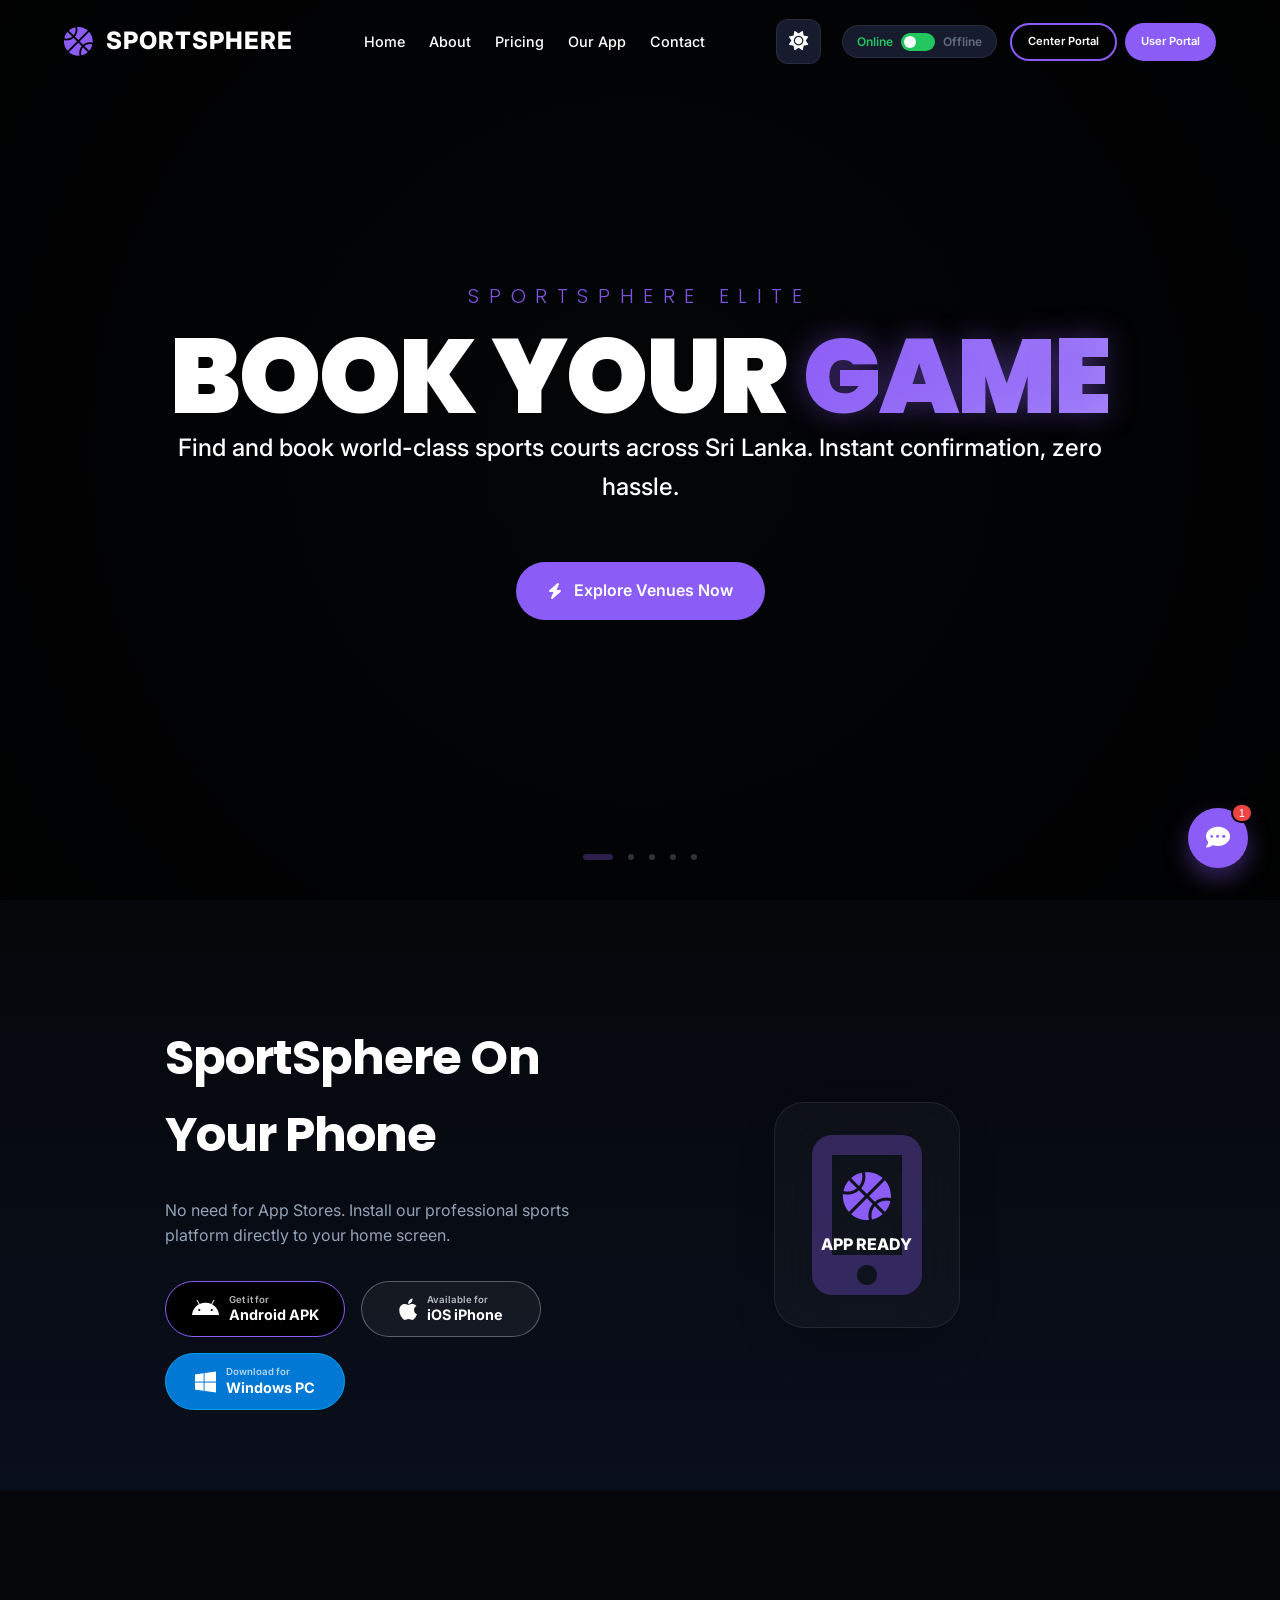
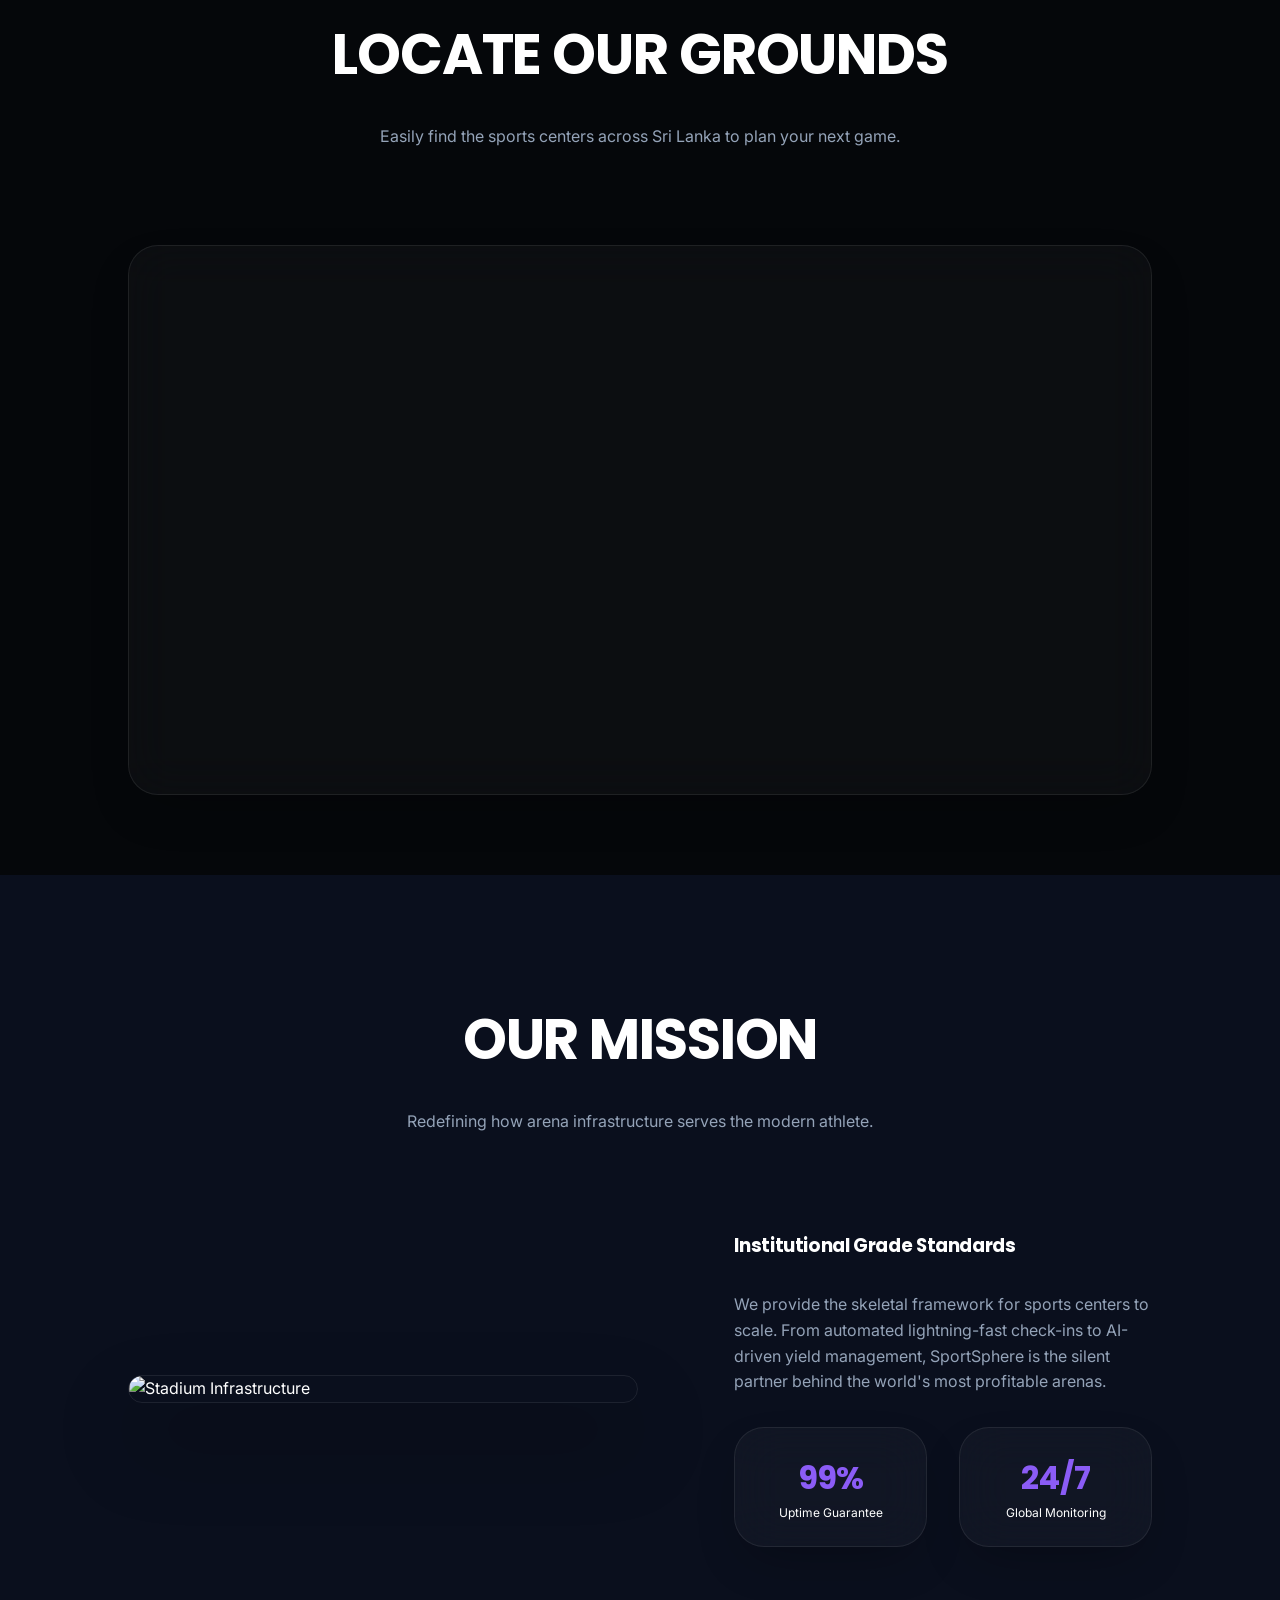
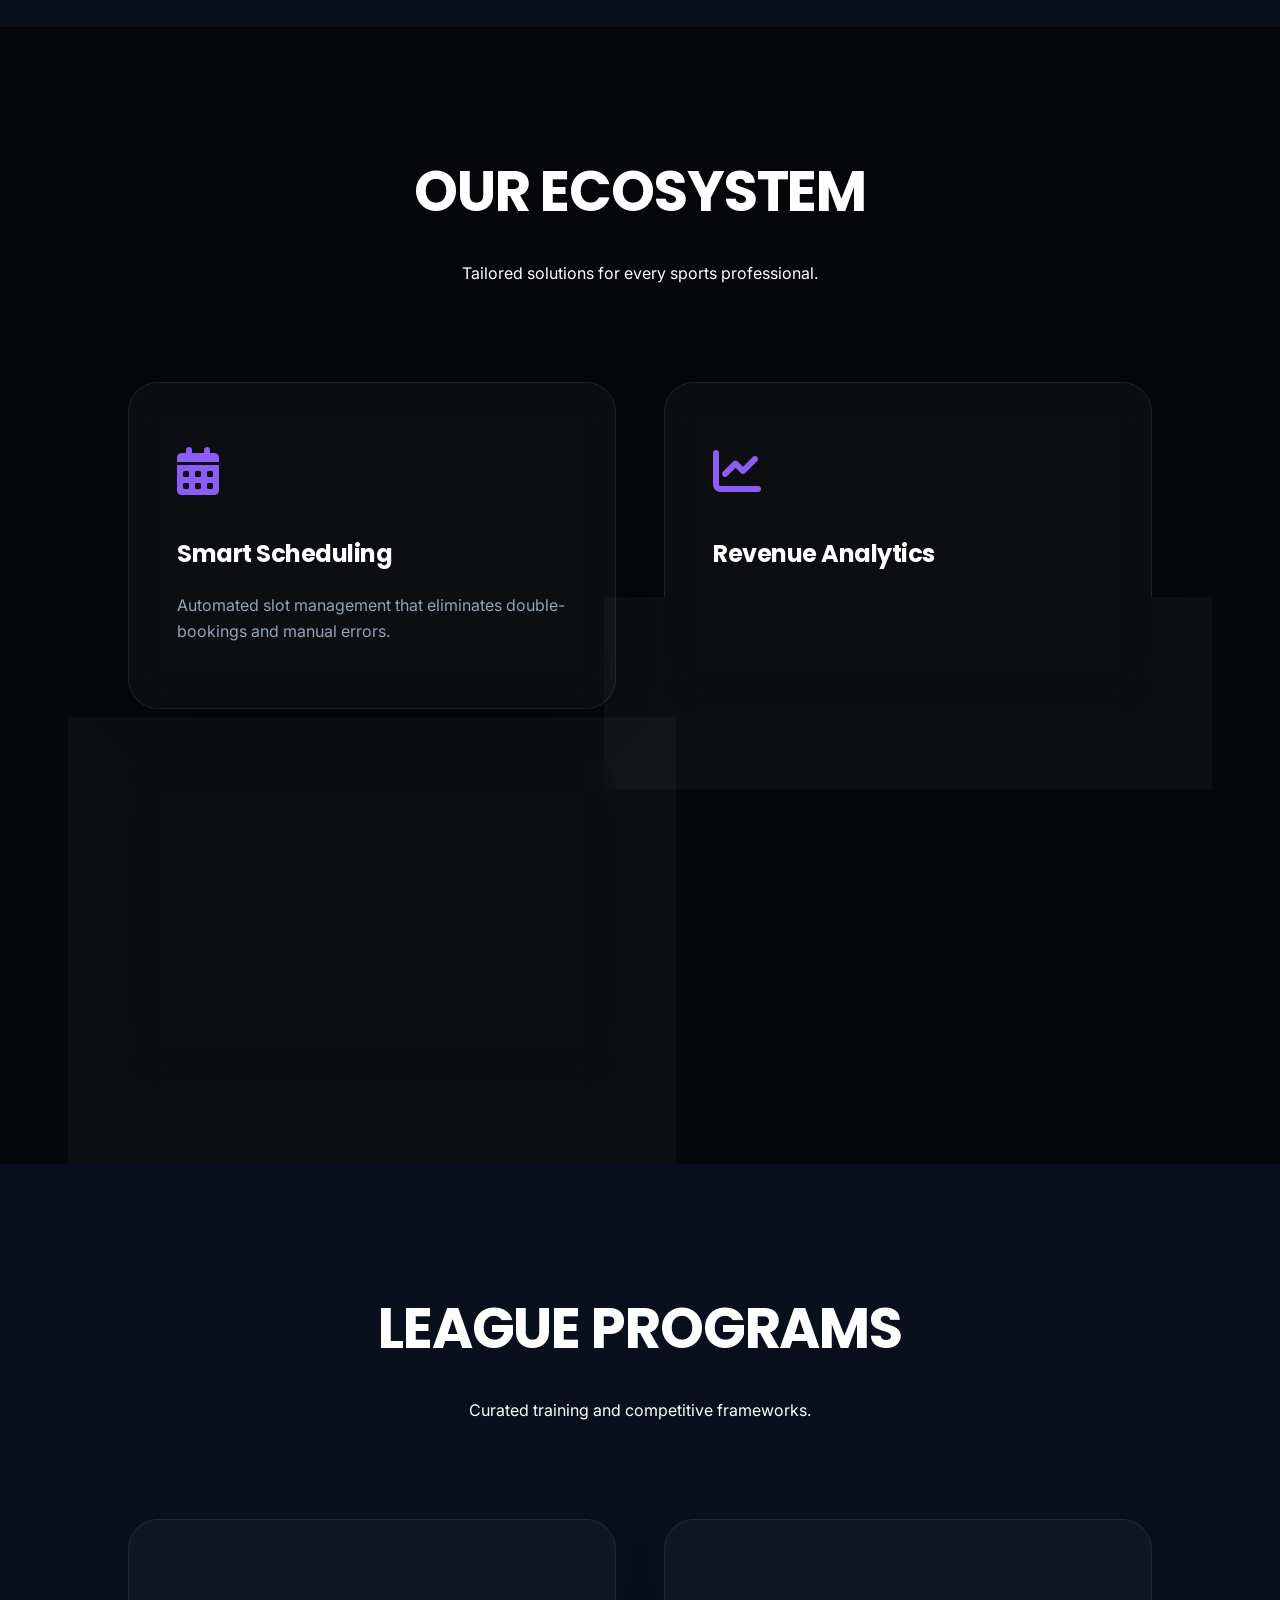
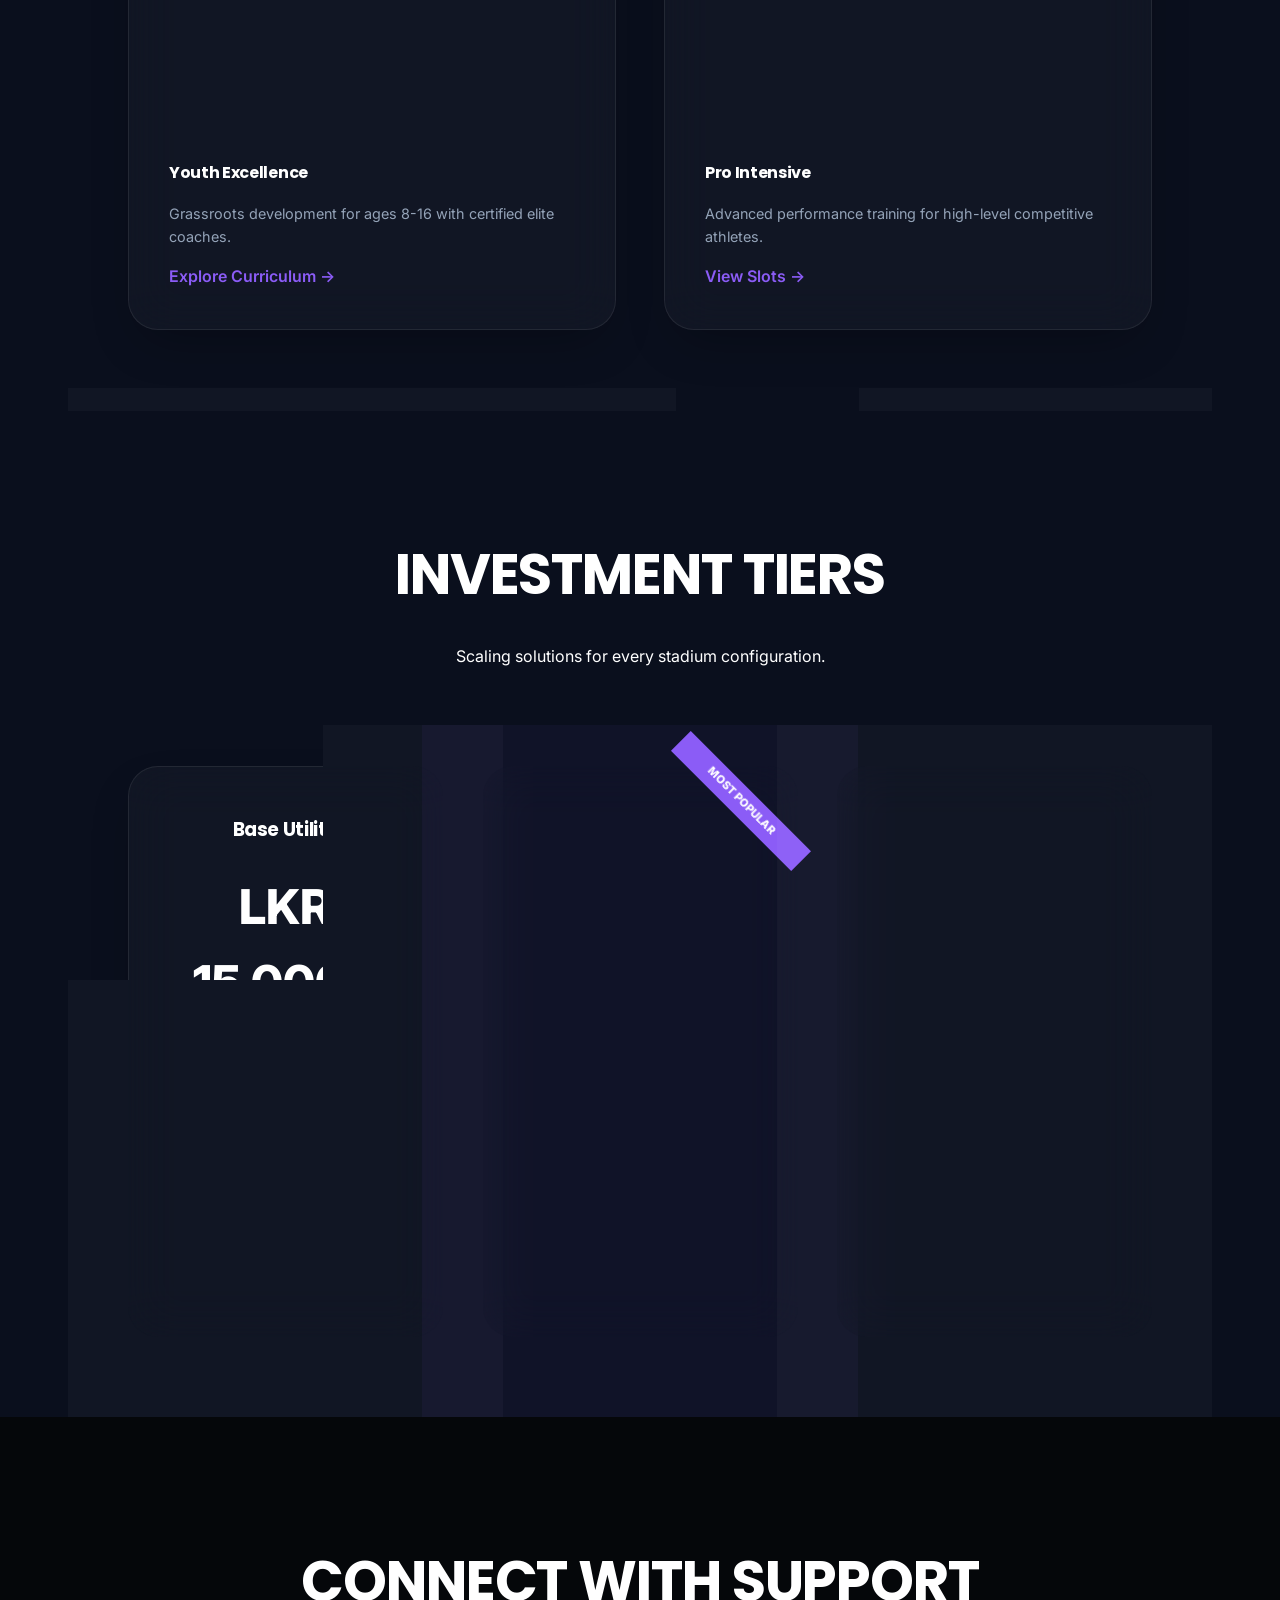
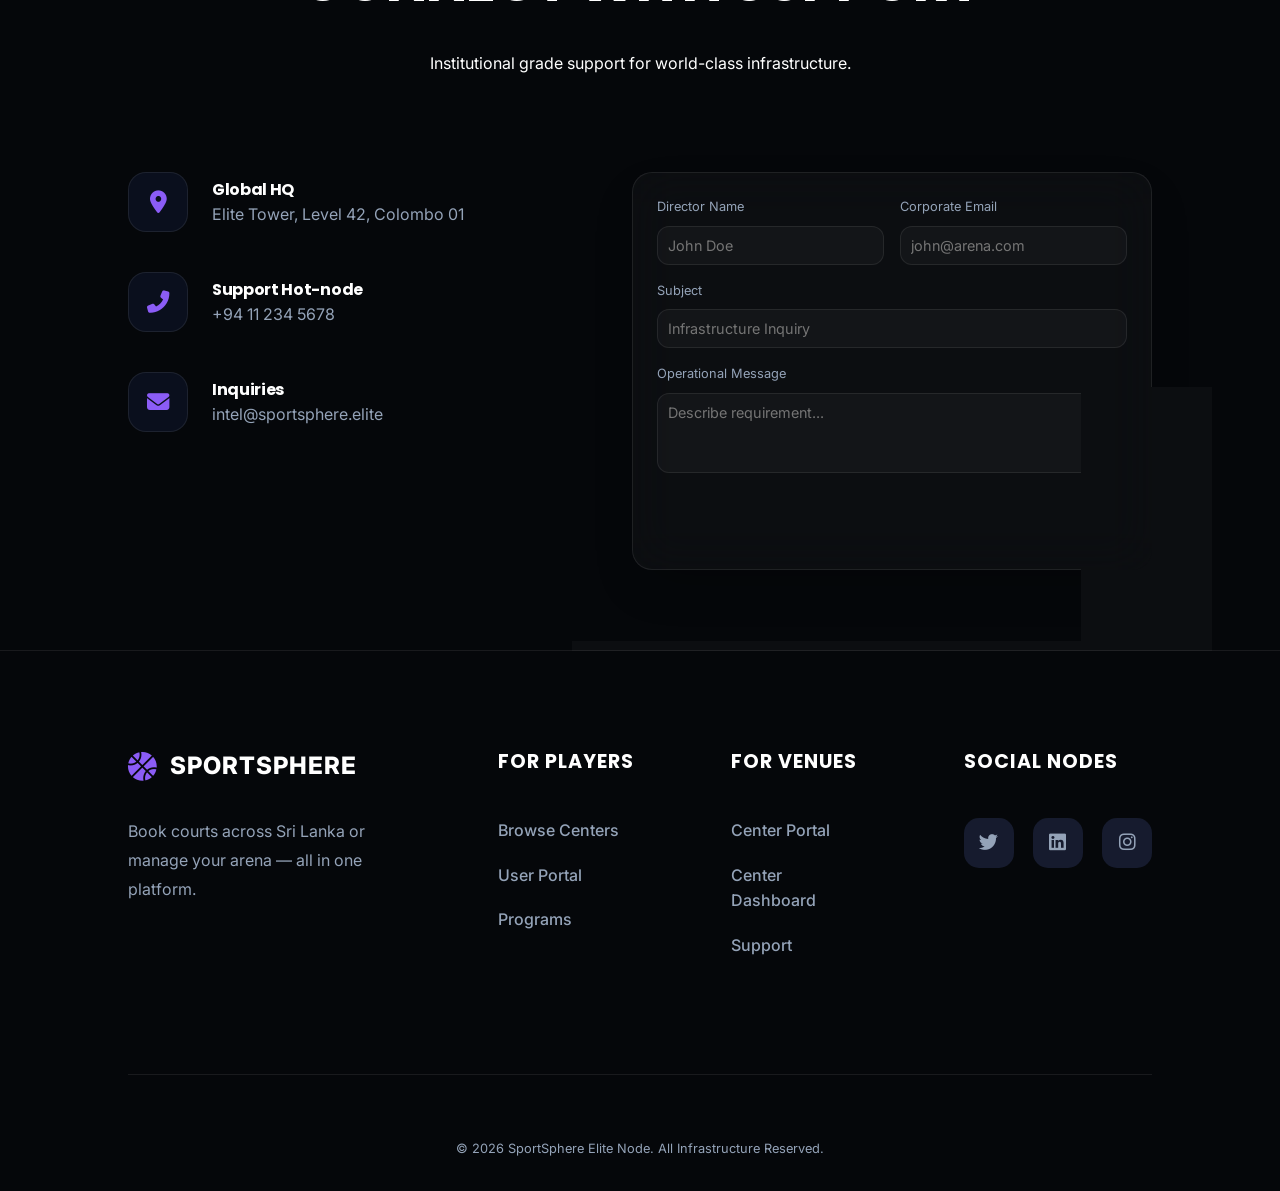
==== commit 0eee5e0c: "Move App Download link to navigation bar and remove hero button" ====
--- a/index.html
+++ b/index.html
@@ -17,7 +17,7 @@
     <meta name="apple-mobile-web-app-title" content="SportSphere">
     <link rel="apple-touch-icon" href="favicon.png">
     
-    <!-- v1.0.6-contact-layout-v01 -->
+    <!-- v1.0.7-nav-app-link-v01 -->
 </head>
 
 <body id="home">
@@ -30,6 +30,7 @@
             <a href="#home">Home</a>
             <a href="#about">About</a>
             <a href="#pricing">Pricing</a>
+            <a href="#download-app">Our App</a>
             <a href="#contact">Contact</a>
         </div>
         <div class="nav-actions" style="display: flex; gap: 0.8rem; align-items: center;">
@@ -85,7 +86,6 @@
                     style="transition-delay: 0.4s; display: flex; gap: 1.5rem; justify-content: center;"
                     onclick="event.stopPropagation()">
                     <a href="user-auth.html" class="btn btn-primary"><i class="fas fa-bolt"></i> Explore Venues Now</a>
-                    <a href="#download-app" class="btn btn-outline" style="border-color: rgba(255,255,255,0.3);"><i class="fas fa-download"></i> Get our App</a>
                 </div>
             </div>
             <div class="slider-dots"></div>
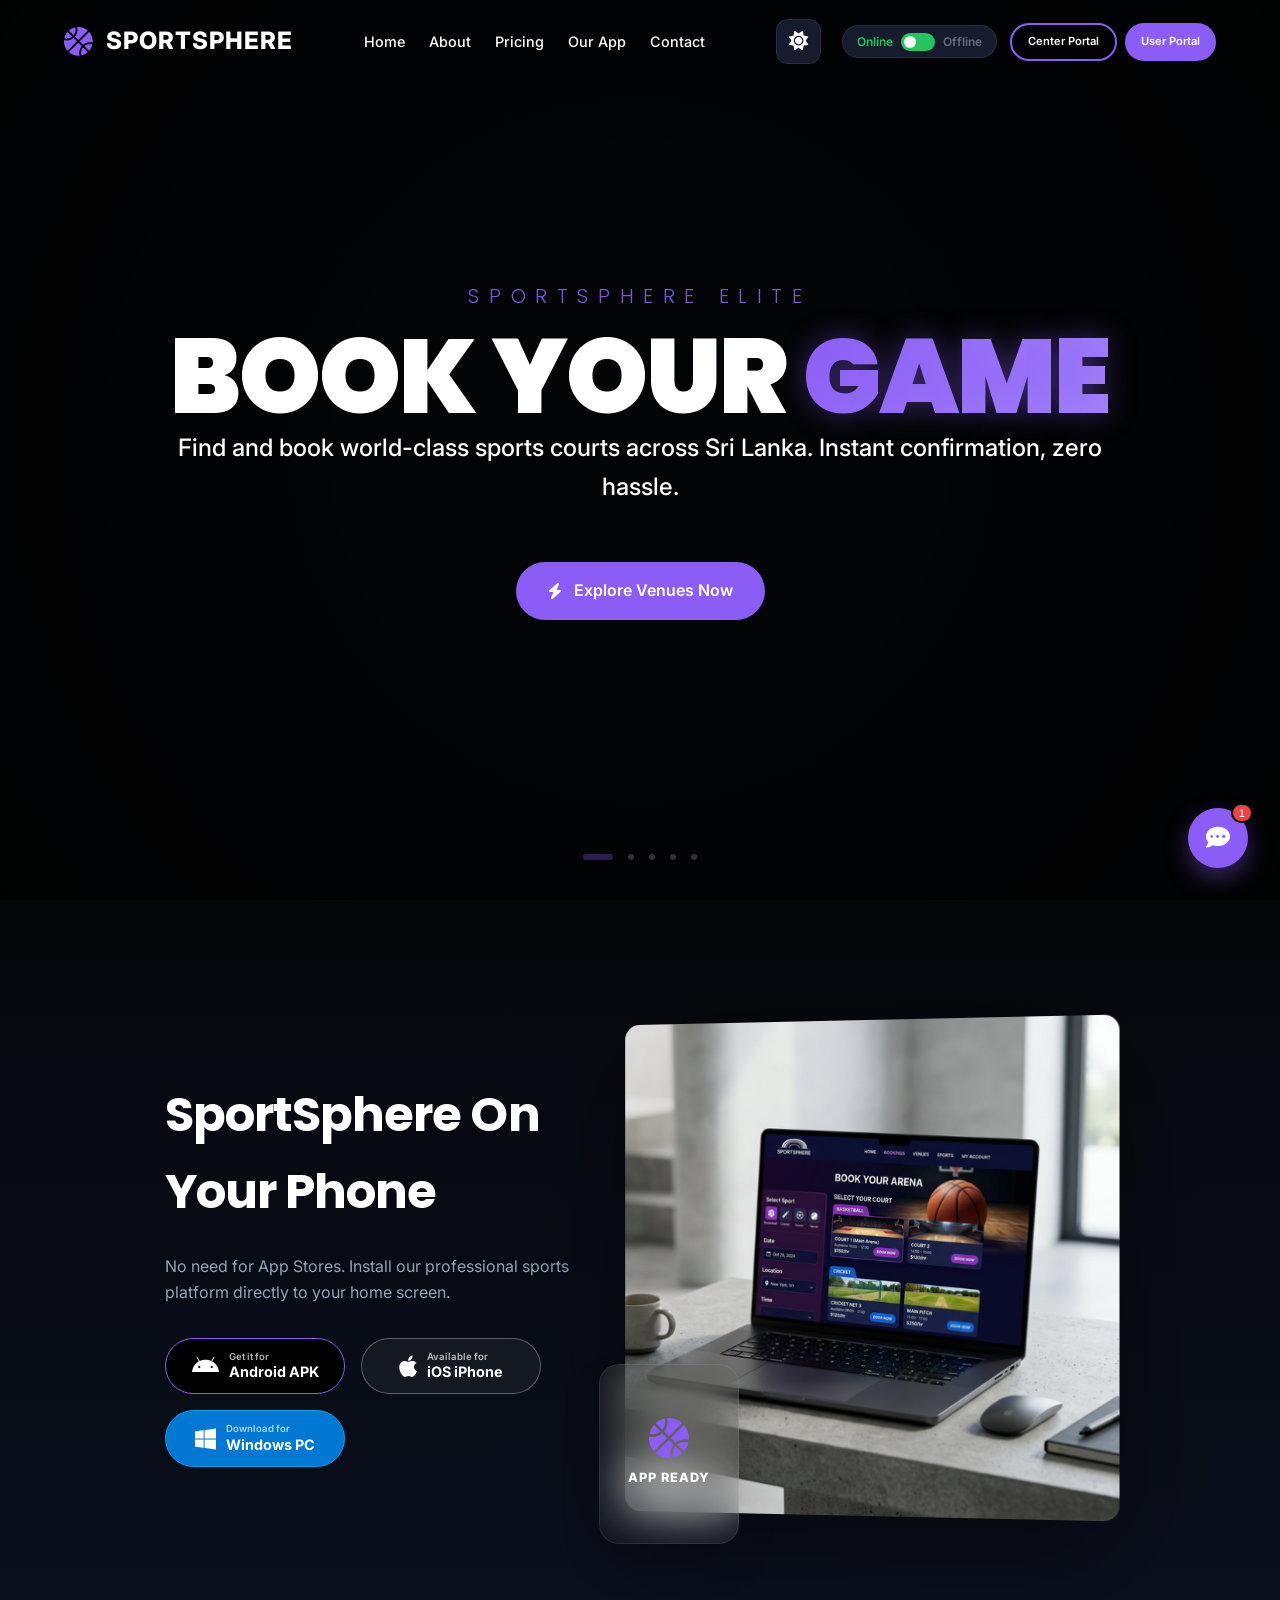
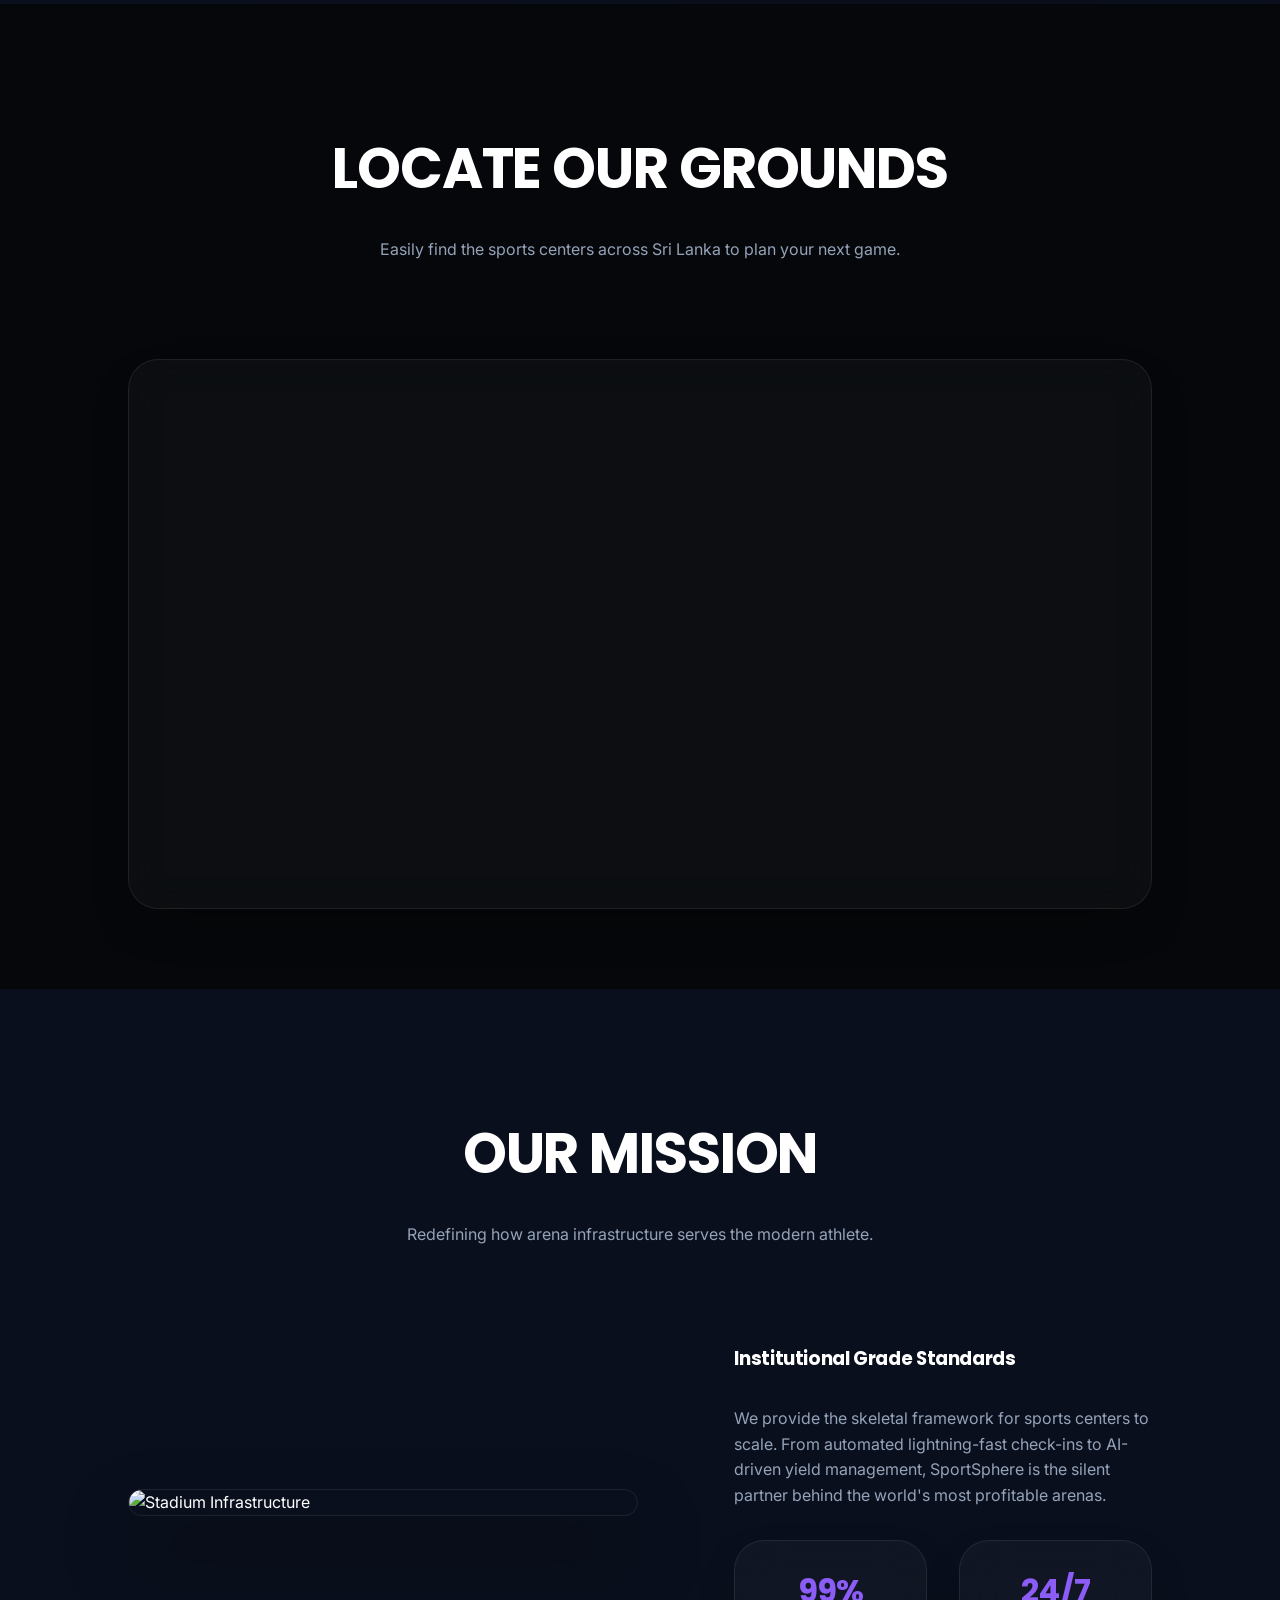
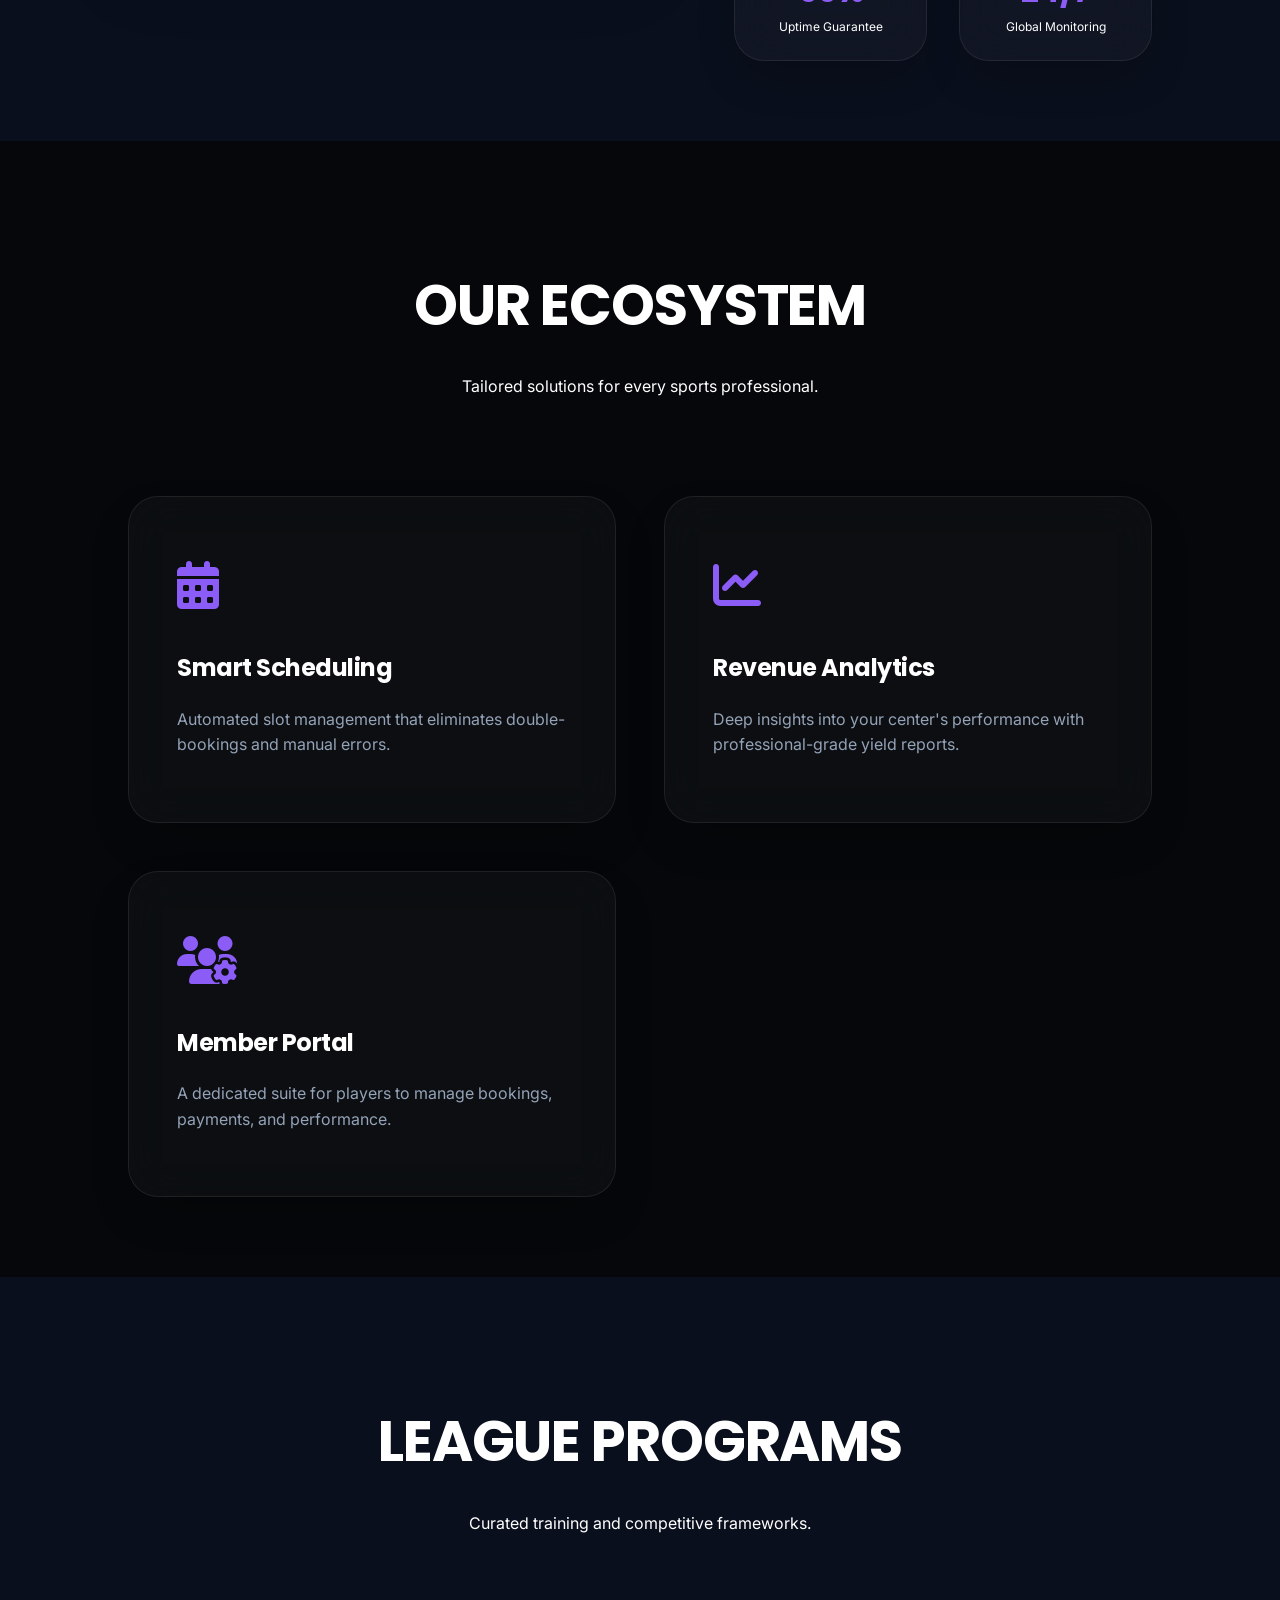
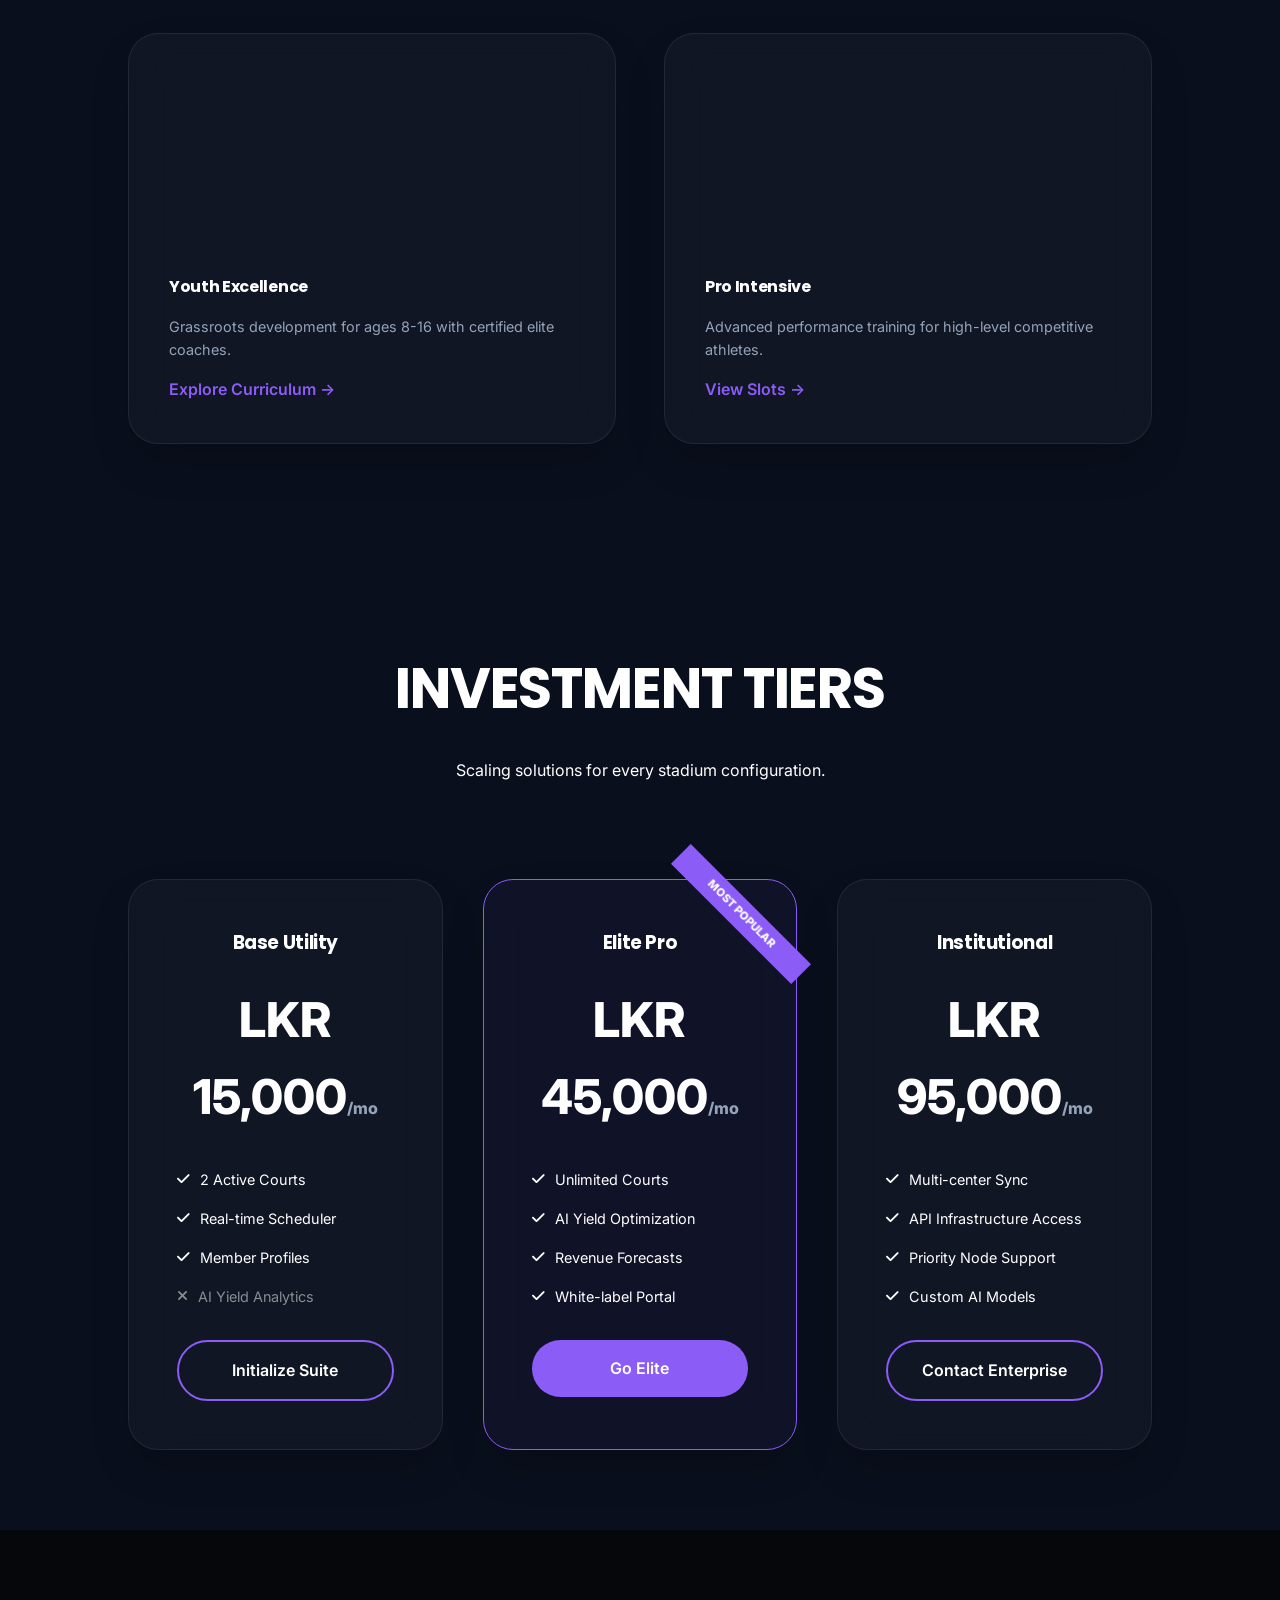
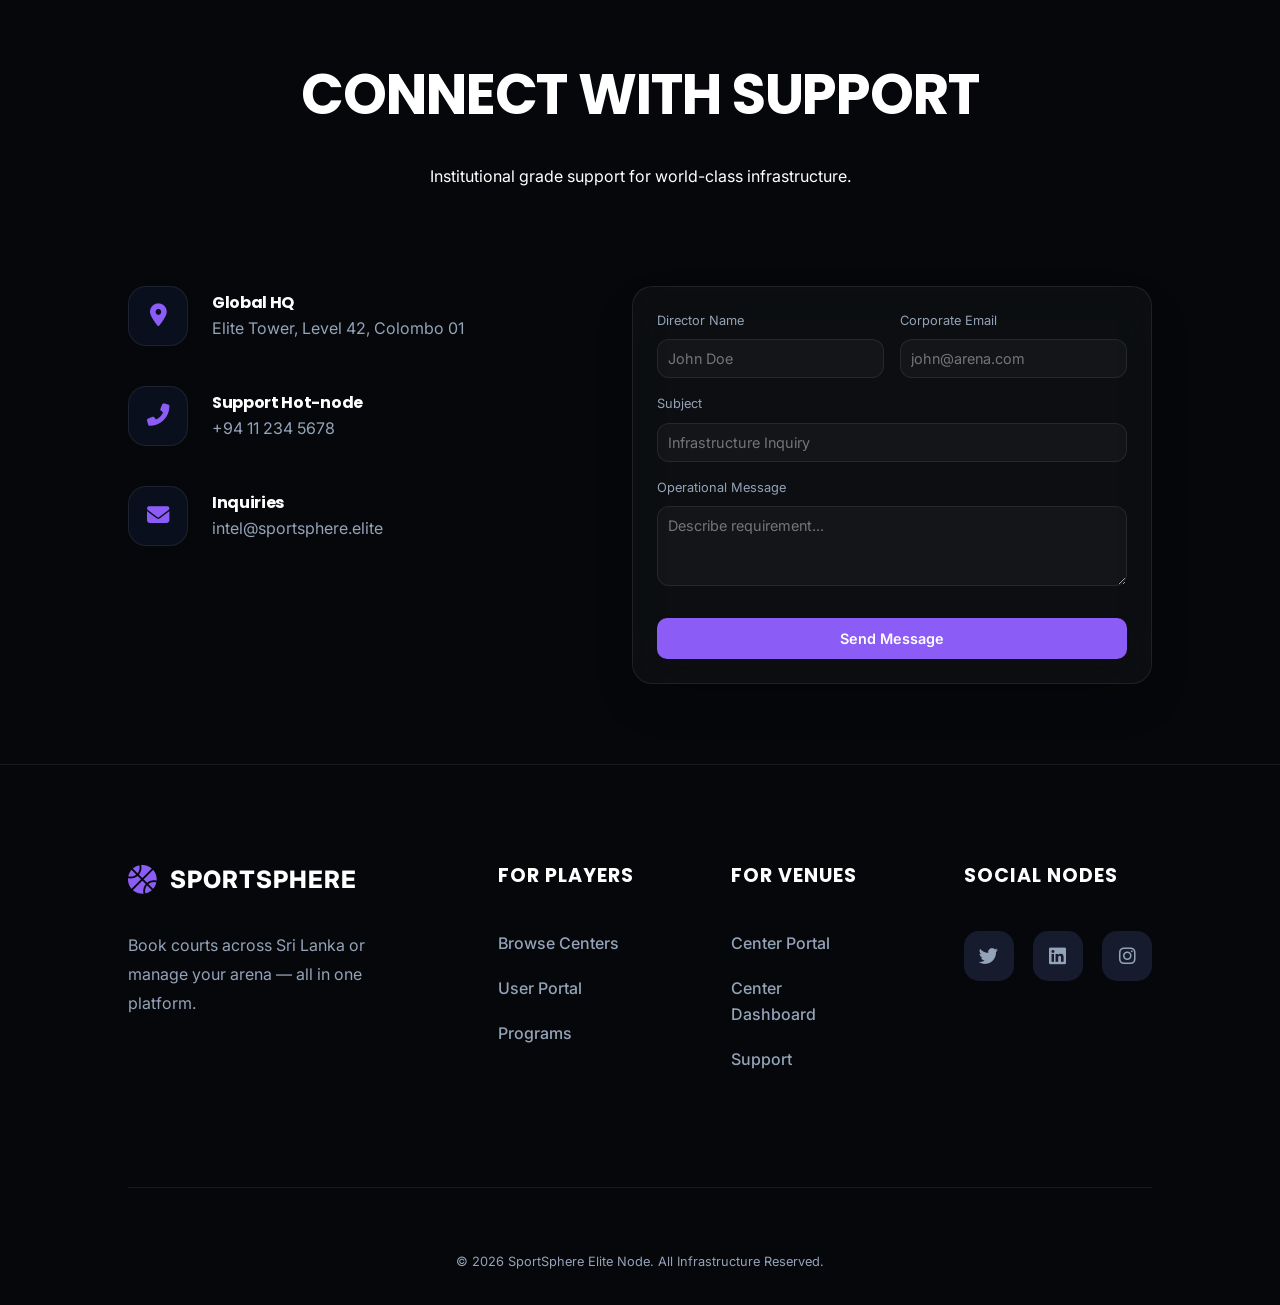
==== commit 2da2aa59: "Add premium laptop mockup and float animation to app section" ====
--- a/index.html
+++ b/index.html
@@ -17,7 +17,7 @@
     <meta name="apple-mobile-web-app-title" content="SportSphere">
     <link rel="apple-touch-icon" href="favicon.png">
     
-    <!-- v1.0.7-nav-app-link-v01 -->
+    <!-- v1.0.8-laptop-mockup-v01 -->
 </head>
 
 <body id="home">
@@ -130,12 +130,15 @@
                         </a>
                     </div>
                 </div>
-                <div class="fade-up" style="text-align: center;">
-                    <div class="glass" style="padding: 2rem; display: inline-block; position: relative;">
-                        <i class="fas fa-mobile-alt" style="font-size: 10rem; color: var(--accent-primary); opacity: 0.3;"></i>
-                        <div style="position: absolute; top: 50%; left: 50%; transform: translate(-50%, -50%); width: 80%;">
-                             <i class="fas fa-basketball-ball" style="font-size: 3rem; color: var(--accent-primary);"></i>
-                             <p style="font-weight: 800; margin-top: 10px;">APP READY</p>
+                <div class="fade-up" style="flex: 1.2; text-align: center; position: relative;">
+                    <div style="position: relative; display: inline-block;">
+                        <!-- Laptop Mockup -->
+                        <img src="assets/laptop-mockup.png" alt="SportSphere Desktop" style="width: 100%; max-width: 650px; height: auto; border-radius: 15px; filter: drop-shadow(0 30px 60px rgba(0,0,0,0.5)); transform: perspective(1000px) rotateY(-5deg);">
+                        
+                        <!-- Floating Tablet/Mobile element for depth -->
+                        <div class="glass" style="position: absolute; bottom: -20px; left: -20px; width: 140px; height: 180px; border-radius: 20px; display: flex; flex-direction: column; align-items: center; justify-content: center; padding: 15px; animation: float 6s ease-in-out infinite;">
+                             <i class="fas fa-basketball-ball" style="font-size: 2.5rem; color: var(--accent-primary); margin-bottom: 10px;"></i>
+                             <p style="font-weight: 800; font-size: 0.8rem; letter-spacing: 1px;">APP READY</p>
                         </div>
                     </div>
                 </div>
--- a/css/style.css
+++ b/css/style.css
@@ -772,3 +772,8 @@
 @media (max-width: 650px) {
     .contact-container { grid-template-columns: 1fr !important; gap: 2.5rem; }
 }
+
+@keyframes float {
+    0%, 100% { transform: translateY(0); }
+    50% { transform: translateY(-15px); }
+}
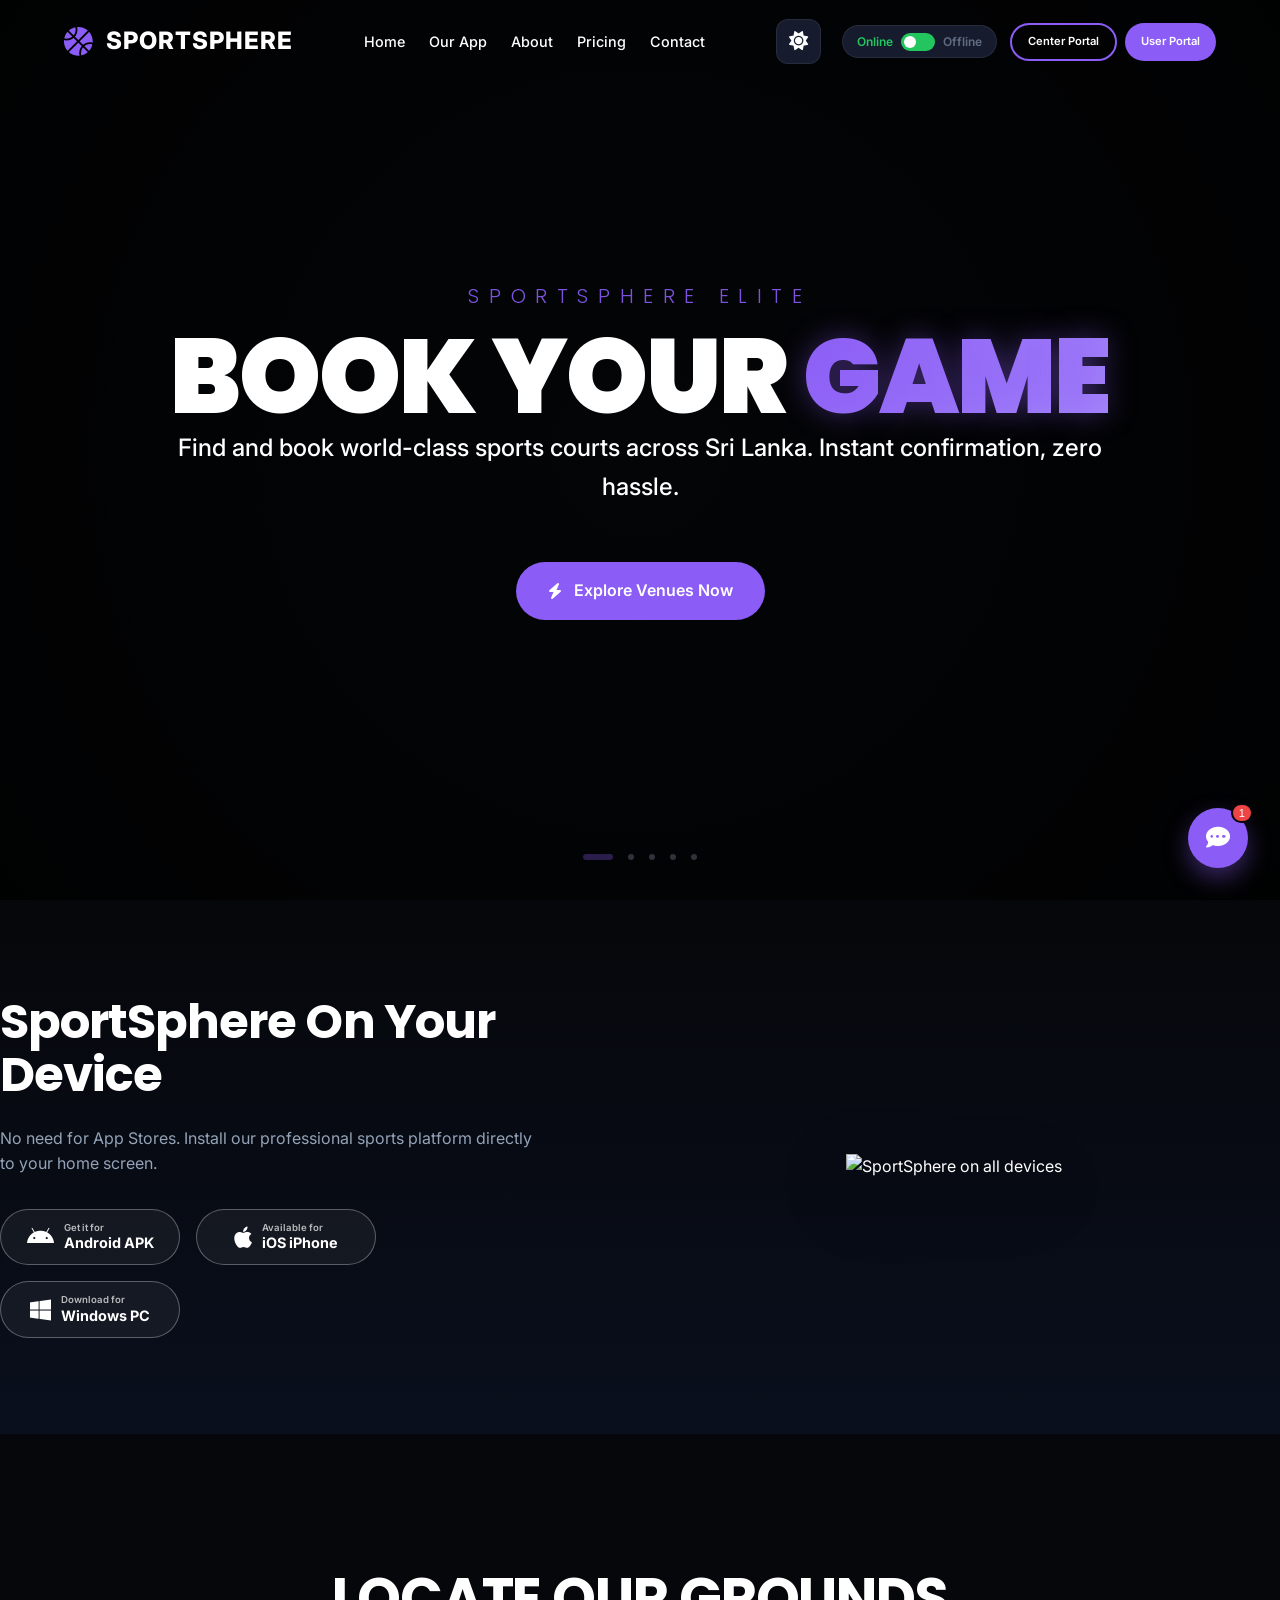
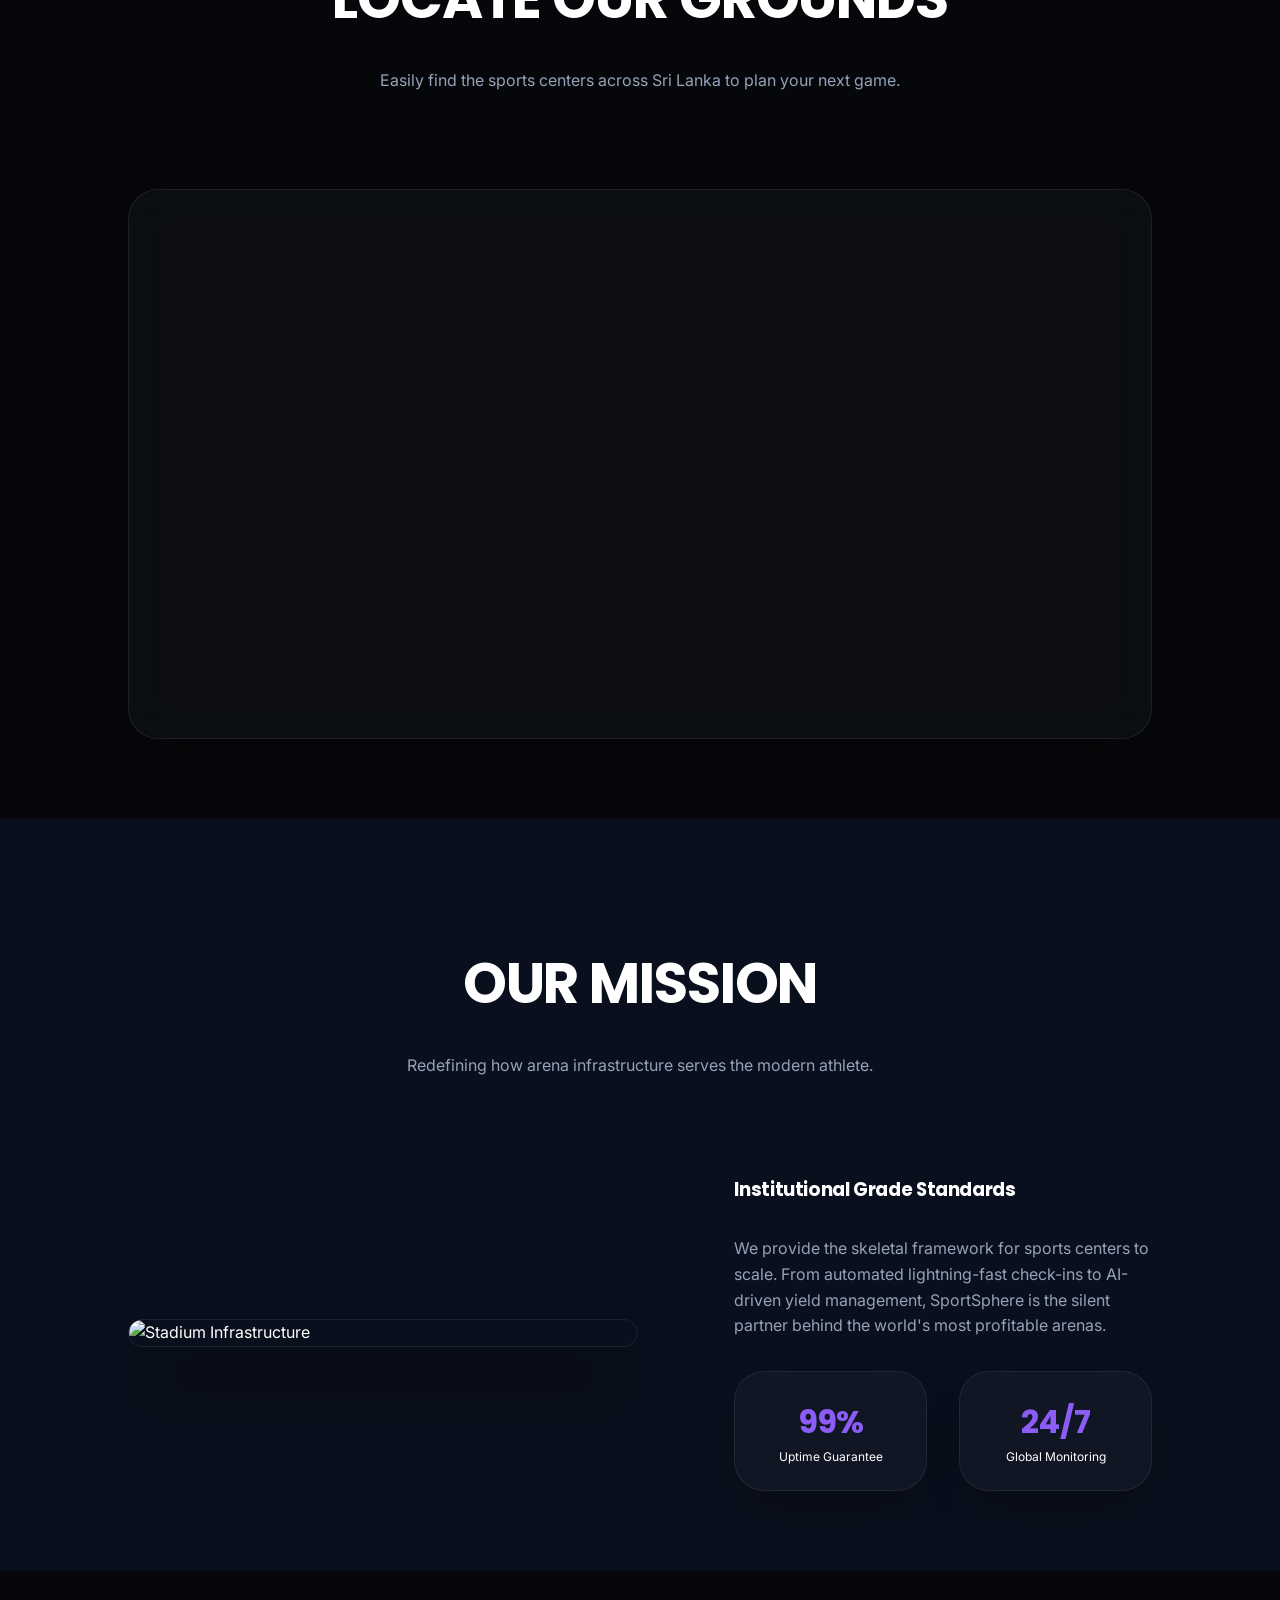
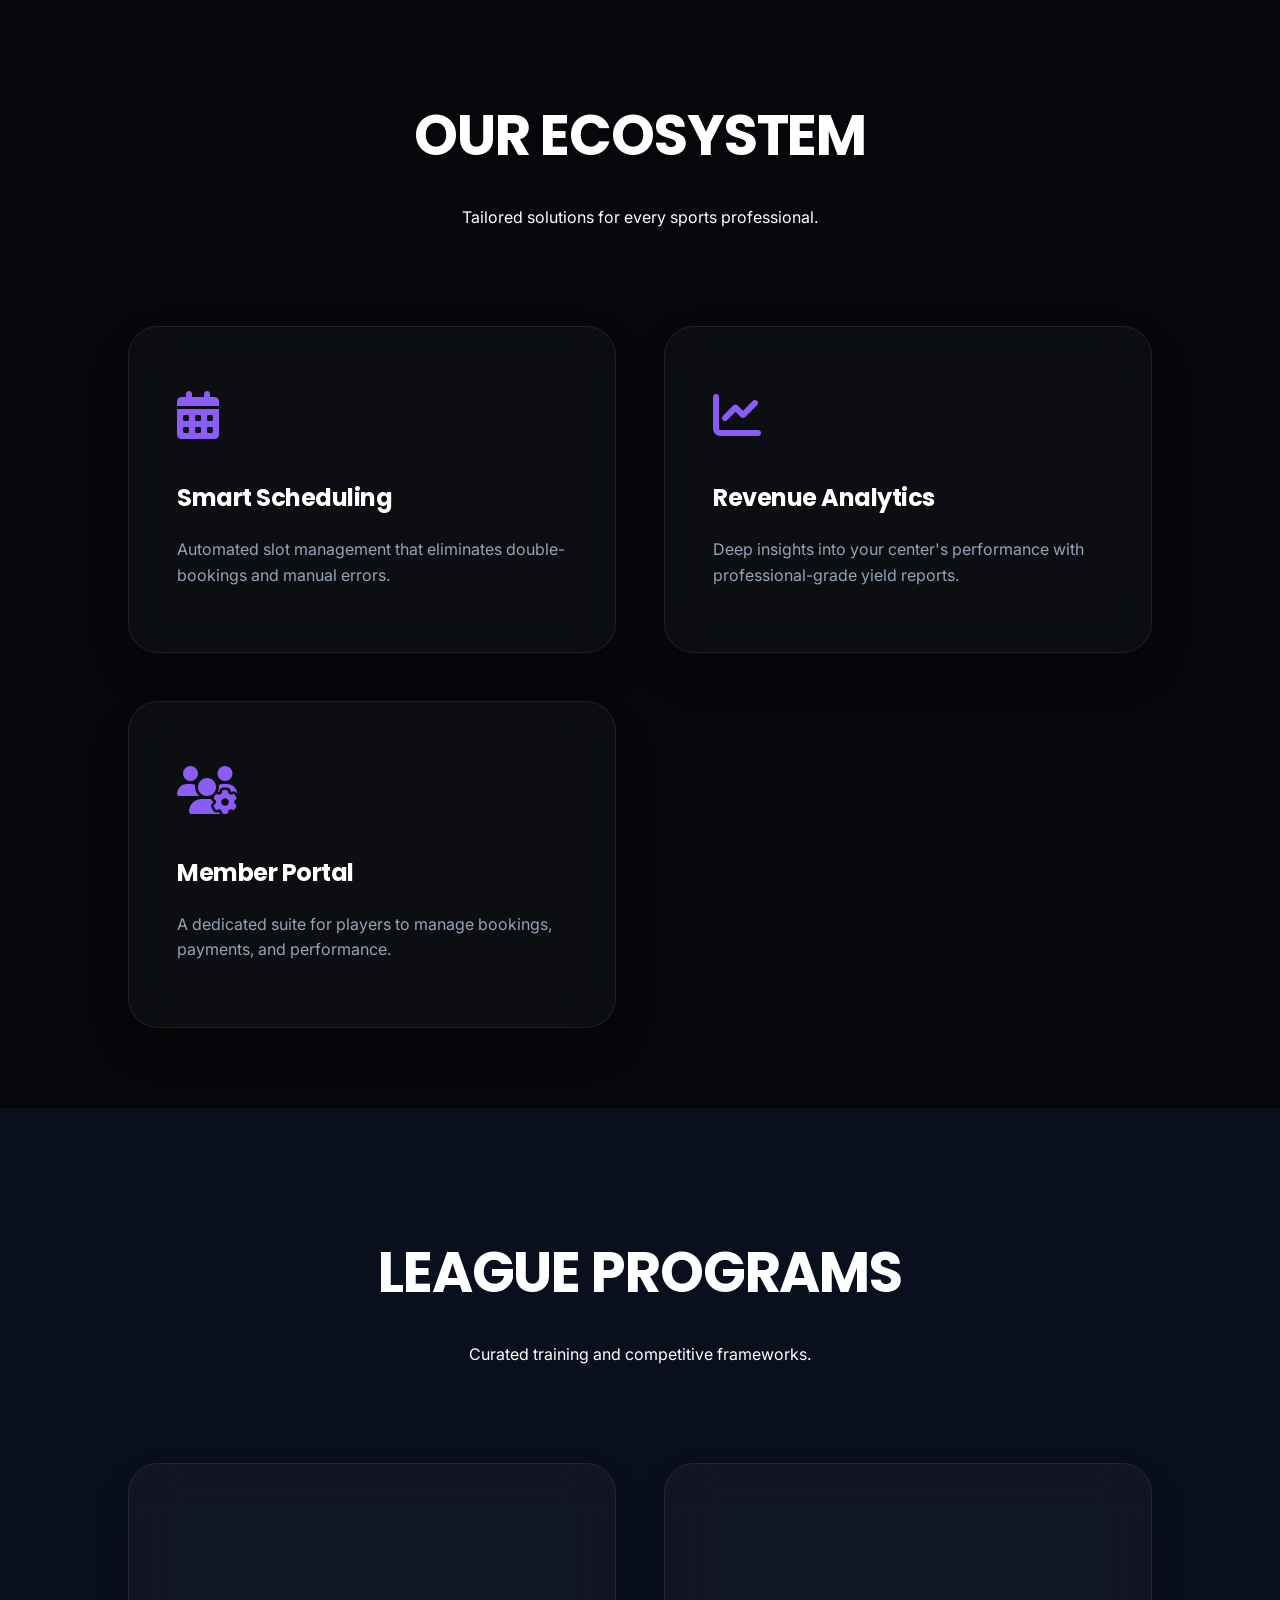
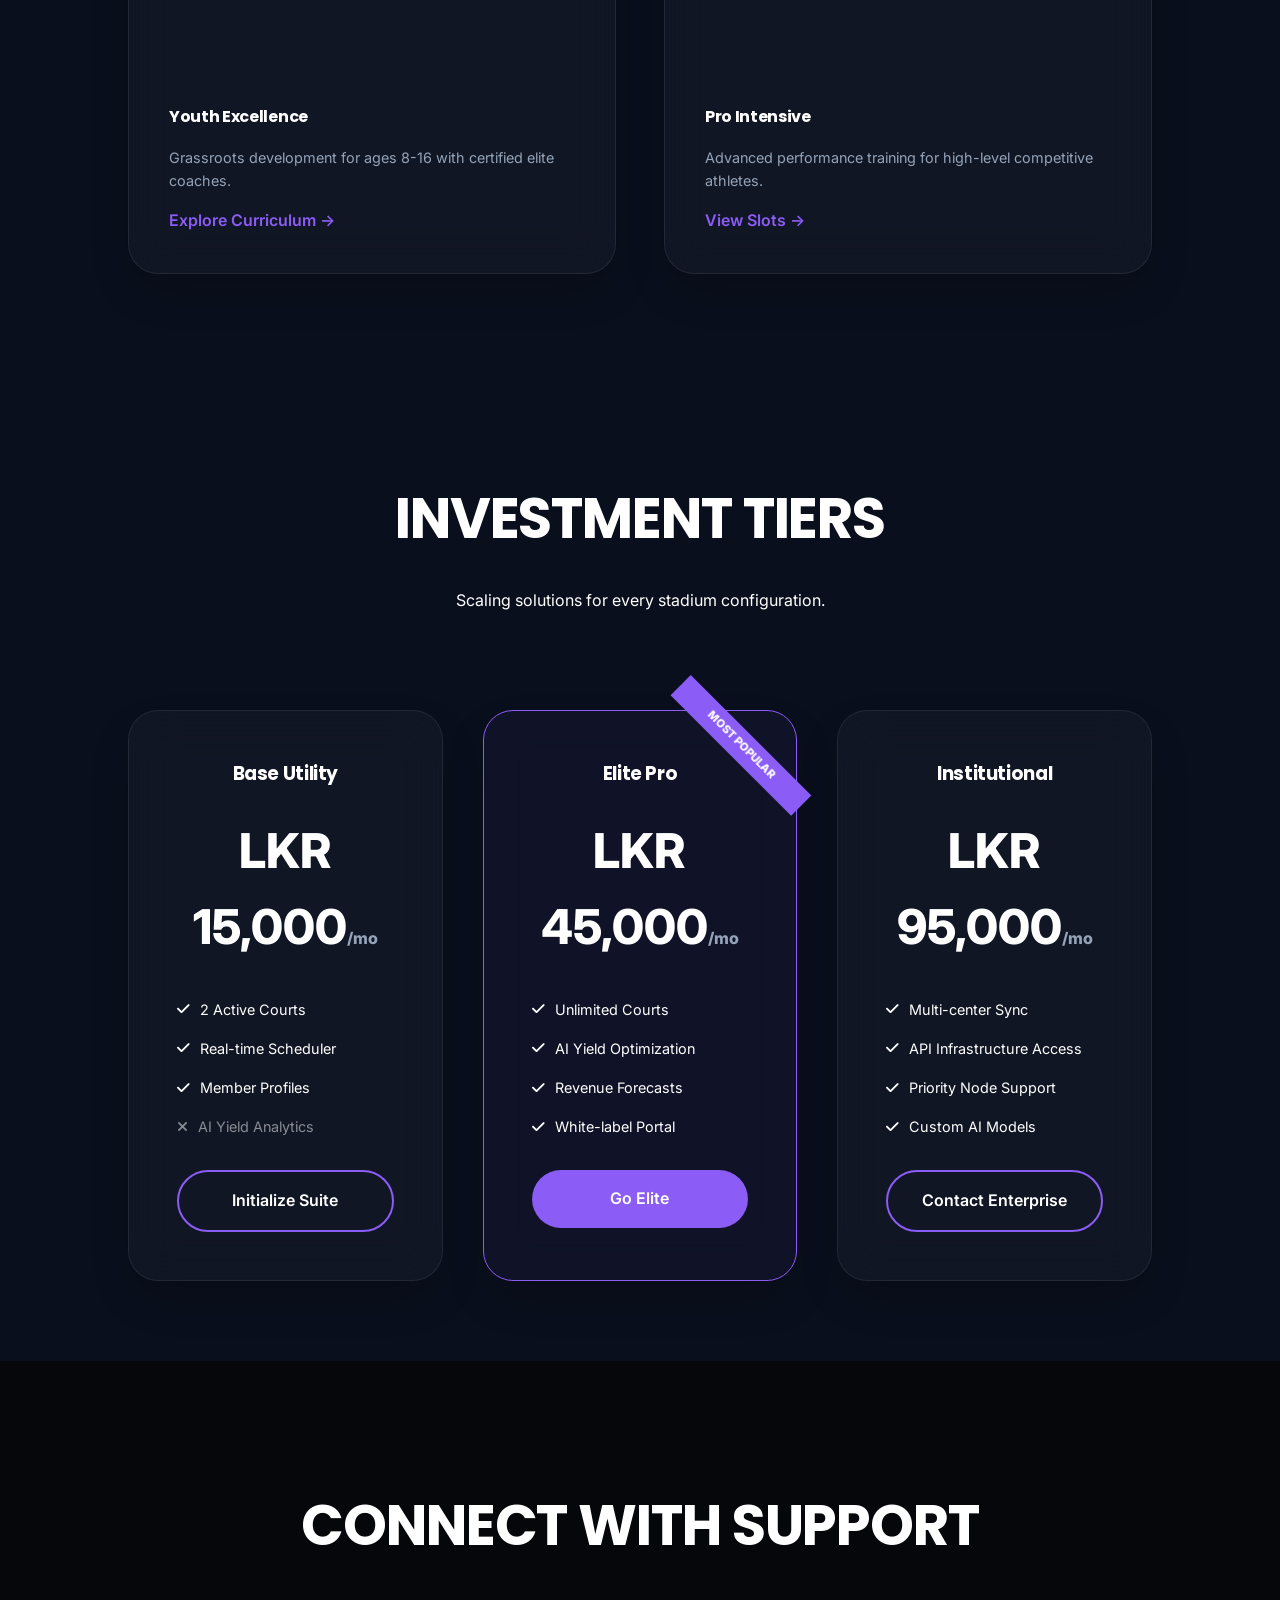
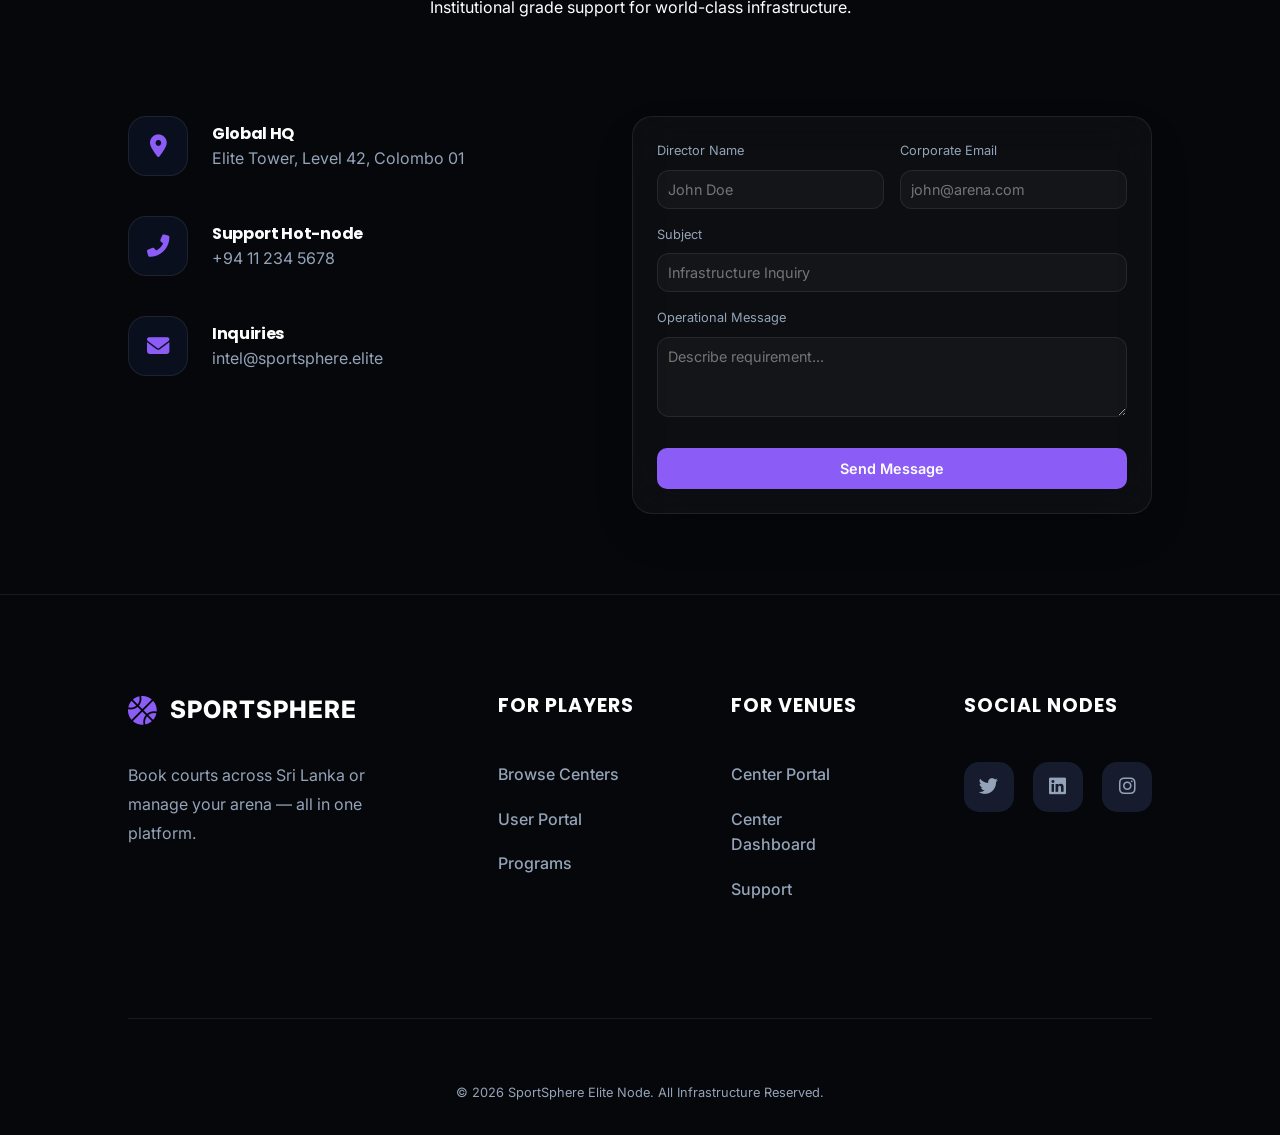
==== commit a4df91eb: "Implement intelligent device detection for download buttons" ====
--- a/index.html
+++ b/index.html
@@ -17,7 +17,7 @@
     <meta name="apple-mobile-web-app-title" content="SportSphere">
     <link rel="apple-touch-icon" href="favicon.png">
     
-    <!-- v1.0.8-laptop-mockup-v01 -->
+    <!-- v1.1.5-device-detect-v01 -->
 </head>
 
 <body id="home">
@@ -28,9 +28,9 @@
         </div>
         <div class="nav-links">
             <a href="#home">Home</a>
+            <a href="#download-app">Our App</a>
             <a href="#about">About</a>
             <a href="#pricing">Pricing</a>
-            <a href="#download-app">Our App</a>
             <a href="#contact">Contact</a>
         </div>
         <div class="nav-actions" style="display: flex; gap: 0.8rem; align-items: center;">
@@ -95,15 +95,15 @@
 
 
         <!-- APP DOWNLOAD SECTION -->
-        <section id="download-app" style="background: linear-gradient(to bottom, var(--bg-primary), var(--bg-secondary));">
-            <div class="contact-container" style="align-items: center;">
+        <section id="download-app" style="background: linear-gradient(to bottom, var(--bg-primary), var(--bg-secondary)); padding: 6rem 0;">
+            <div class="contact-container" style="align-items: center; max-width: 1300px; gap: 6rem;">
                 <div class="fade-up">
-                    <h2 style="font-size: 3rem; margin-bottom: 1.5rem;">SportSphere <span class="highlight">On Your Phone</span></h2>
+                    <h2 style="font-size: 3rem; margin-bottom: 1.5rem; line-height: 1.1;">SportSphere <span class="highlight">On Your Device</span></h2>
                     <p style="color: var(--text-secondary); margin-bottom: 2rem;">No need for App Stores. Install our professional sports platform directly to your home screen.</p>
                     
                     <div style="display: flex; gap: 1rem; flex-wrap: wrap; justify-content: flex-start; margin-top: 1rem;">
                         <!-- 1. Android -->
-                        <a href="assets/SportSphere.apk" id="and-dl-btn" download="SportSphere.apk" onclick="showToast('✨ Downloading SportSphere APK...')" class="btn btn-primary" style="background: #000; border: 1px solid var(--accent-primary); border-radius: 50px; text-decoration: none; color: white; padding: 12px 25px; display: flex !important; align-items: center; gap: 10px; min-width: 180px;">
+                        <a href="assets/SportSphere.apk" id="and-dl-btn" download="SportSphere.apk" onclick="showToast('✨ Downloading SportSphere APK...')" class="btn btn-outline" style="border: 1px solid rgba(255,255,255,0.3); border-radius: 50px; color: #fff; padding: 12px 25px; display: flex !important; align-items: center; gap: 10px; min-width: 180px; background: rgba(255,255,255,0.05); text-decoration: none;">
                             <i class="fab fa-android" style="font-size: 1.5rem;"></i>
                             <div style="text-align: left; line-height: 1.2;">
                                 <small style="display: block; font-size: 0.6rem; opacity: 0.7;">Get it for</small>
@@ -119,9 +119,9 @@
                                 <strong style="font-size: 0.9rem;">iOS iPhone</strong>
                             </div>
                         </button>
-
-                        <!-- 3. Windows (Moved to Last) -->
-                        <a href="assets/SportSphere_Windows.zip" id="win-dl-btn" download="SportSphere_Windows.zip" onclick="showToast('🚀 Downloading Windows App...')" class="btn btn-primary" style="background: #0078d4; border: 1px solid #00a2ed; border-radius: 50px; text-decoration: none; color: white; padding: 12px 25px; display: flex !important; align-items: center; gap: 10px; min-width: 180px;">
+ 
+                        <!-- 3. Windows -->
+                        <a href="assets/SportSphere_Windows.zip" id="win-dl-btn" download="SportSphere_Windows.zip" onclick="showToast('🚀 Downloading Windows App...')" class="btn btn-outline" style="border: 1px solid rgba(255,255,255,0.3); border-radius: 50px; color: #fff; padding: 12px 25px; display: flex !important; align-items: center; gap: 10px; min-width: 180px; background: rgba(255,255,255,0.05); text-decoration: none;">
                             <i class="fab fa-windows" style="font-size: 1.5rem;"></i>
                             <div style="text-align: left; line-height: 1.2;">
                                 <small style="display: block; font-size: 0.6rem; opacity: 0.7;">Download for</small>
@@ -130,17 +130,9 @@
                         </a>
                     </div>
                 </div>
-                <div class="fade-up" style="flex: 1.2; text-align: center; position: relative;">
-                    <div style="position: relative; display: inline-block;">
-                        <!-- Laptop Mockup -->
-                        <img src="assets/laptop-mockup.png" alt="SportSphere Desktop" style="width: 100%; max-width: 650px; height: auto; border-radius: 15px; filter: drop-shadow(0 30px 60px rgba(0,0,0,0.5)); transform: perspective(1000px) rotateY(-5deg);">
-                        
-                        <!-- Floating Tablet/Mobile element for depth -->
-                        <div class="glass" style="position: absolute; bottom: -20px; left: -20px; width: 140px; height: 180px; border-radius: 20px; display: flex; flex-direction: column; align-items: center; justify-content: center; padding: 15px; animation: float 6s ease-in-out infinite;">
-                             <i class="fas fa-basketball-ball" style="font-size: 2.5rem; color: var(--accent-primary); margin-bottom: 10px;"></i>
-                             <p style="font-weight: 800; font-size: 0.8rem; letter-spacing: 1px;">APP READY</p>
-                        </div>
-                    </div>
+                <div class="fade-up" style="flex: 1.5; text-align: center;">
+                    <!-- Multi-device Mockup -->
+                    <img src="assets/devices-mockup.png" alt="SportSphere on all devices" style="width: 110%; max-width: 825px; height: auto; filter: drop-shadow(0 20px 40px rgba(0,0,0,0.3));">
                 </div>
             </div>
         </section>
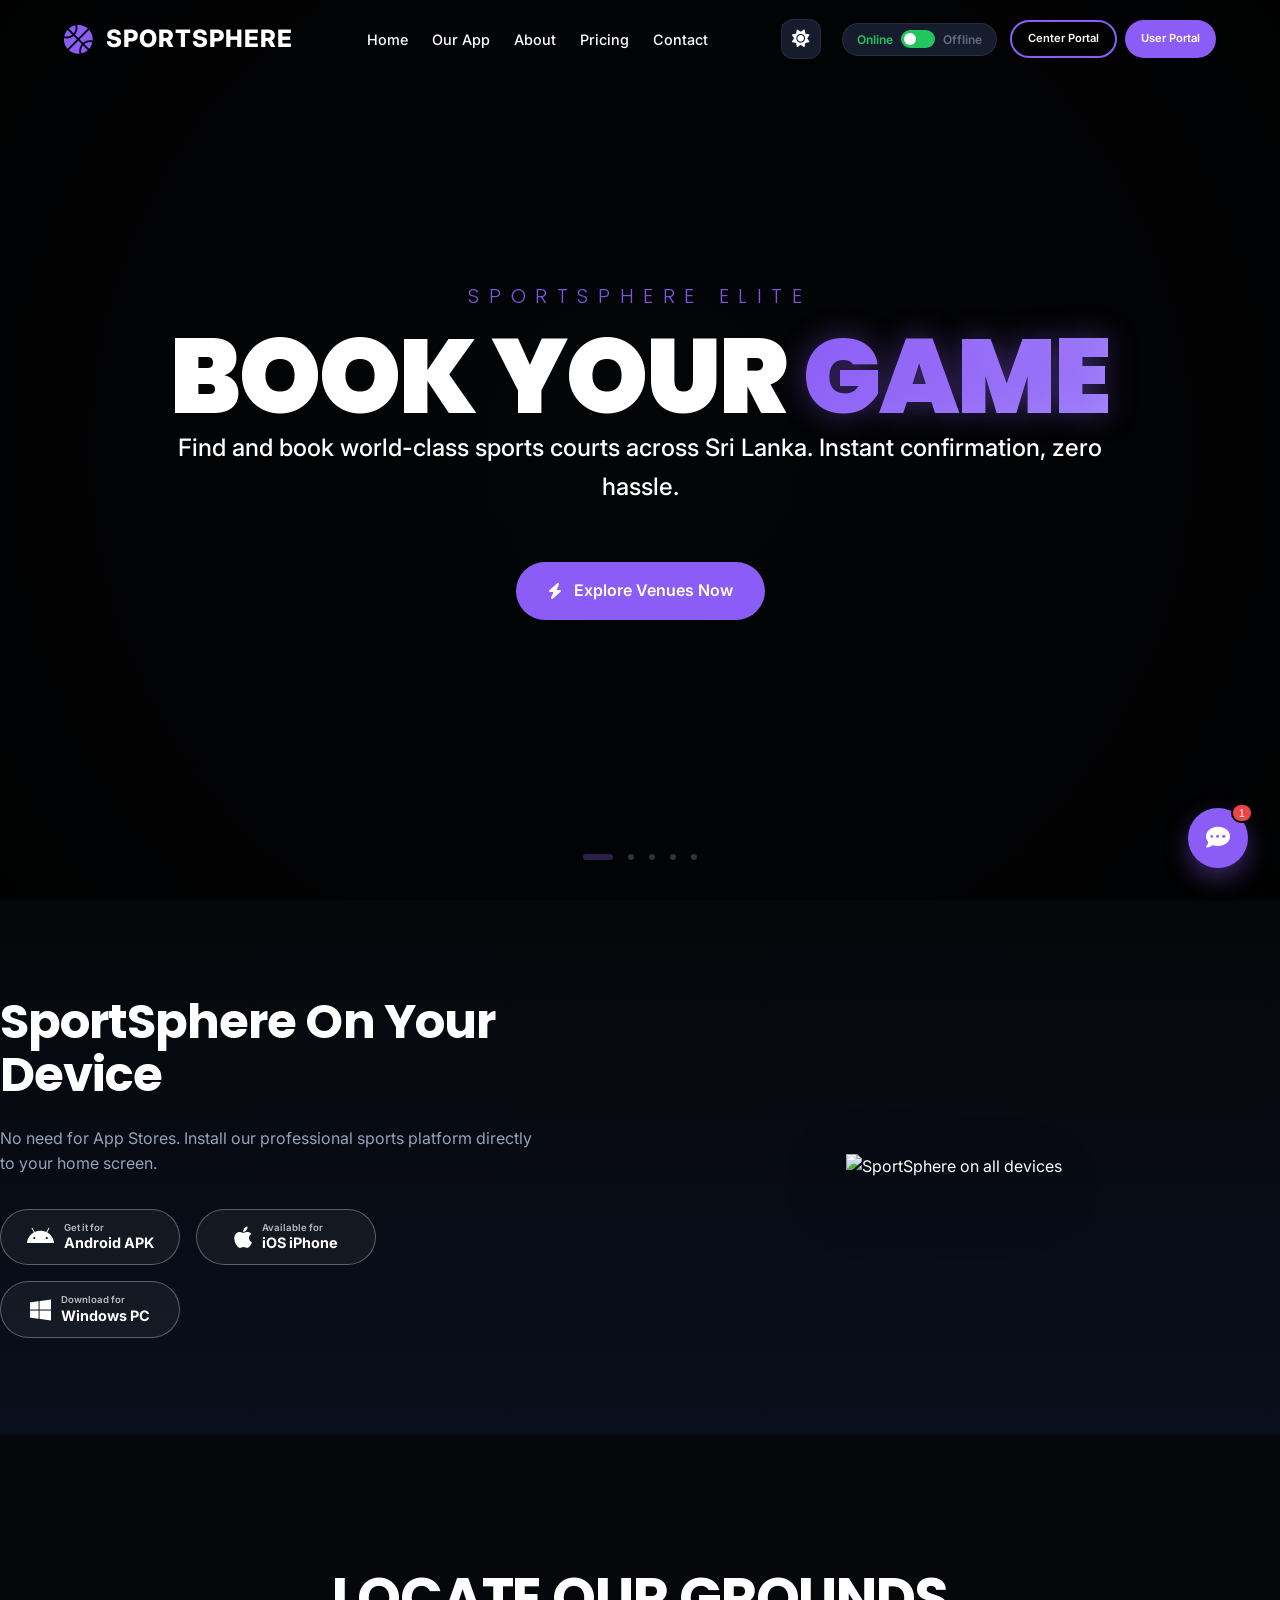
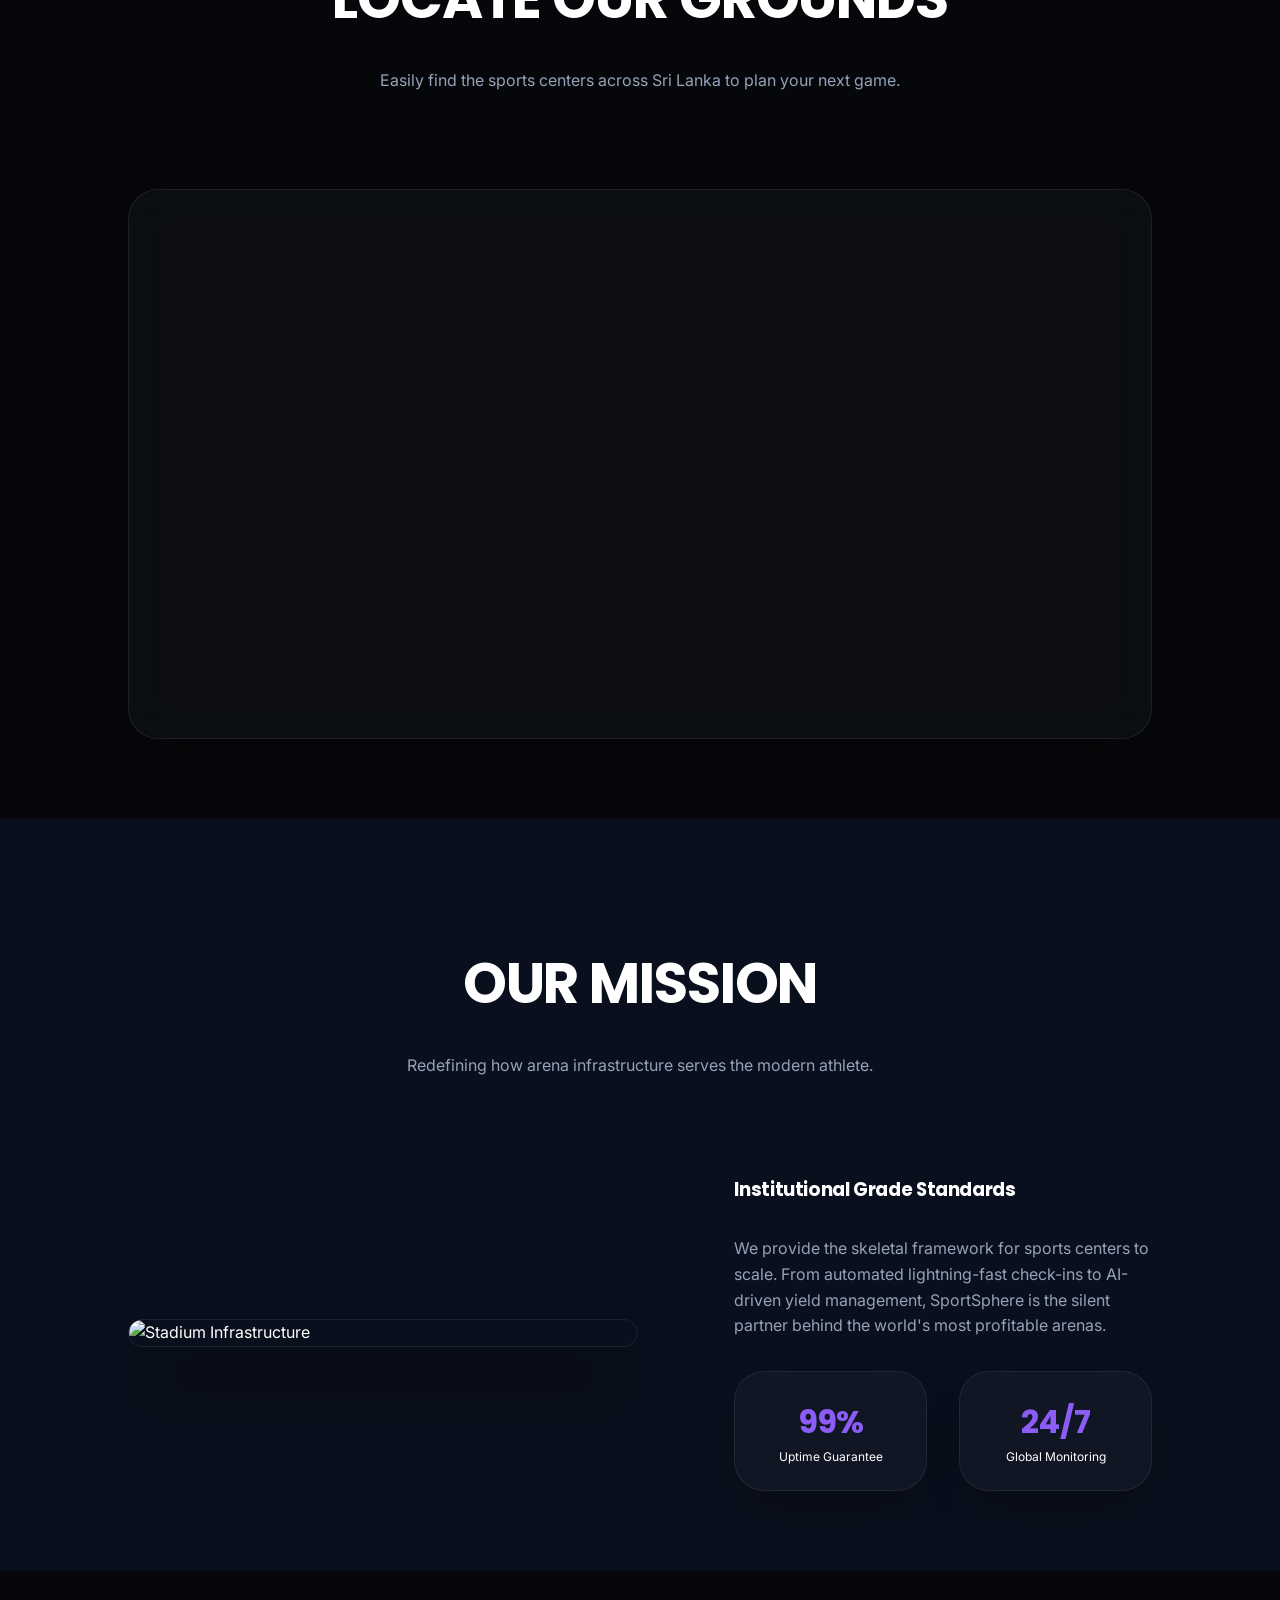
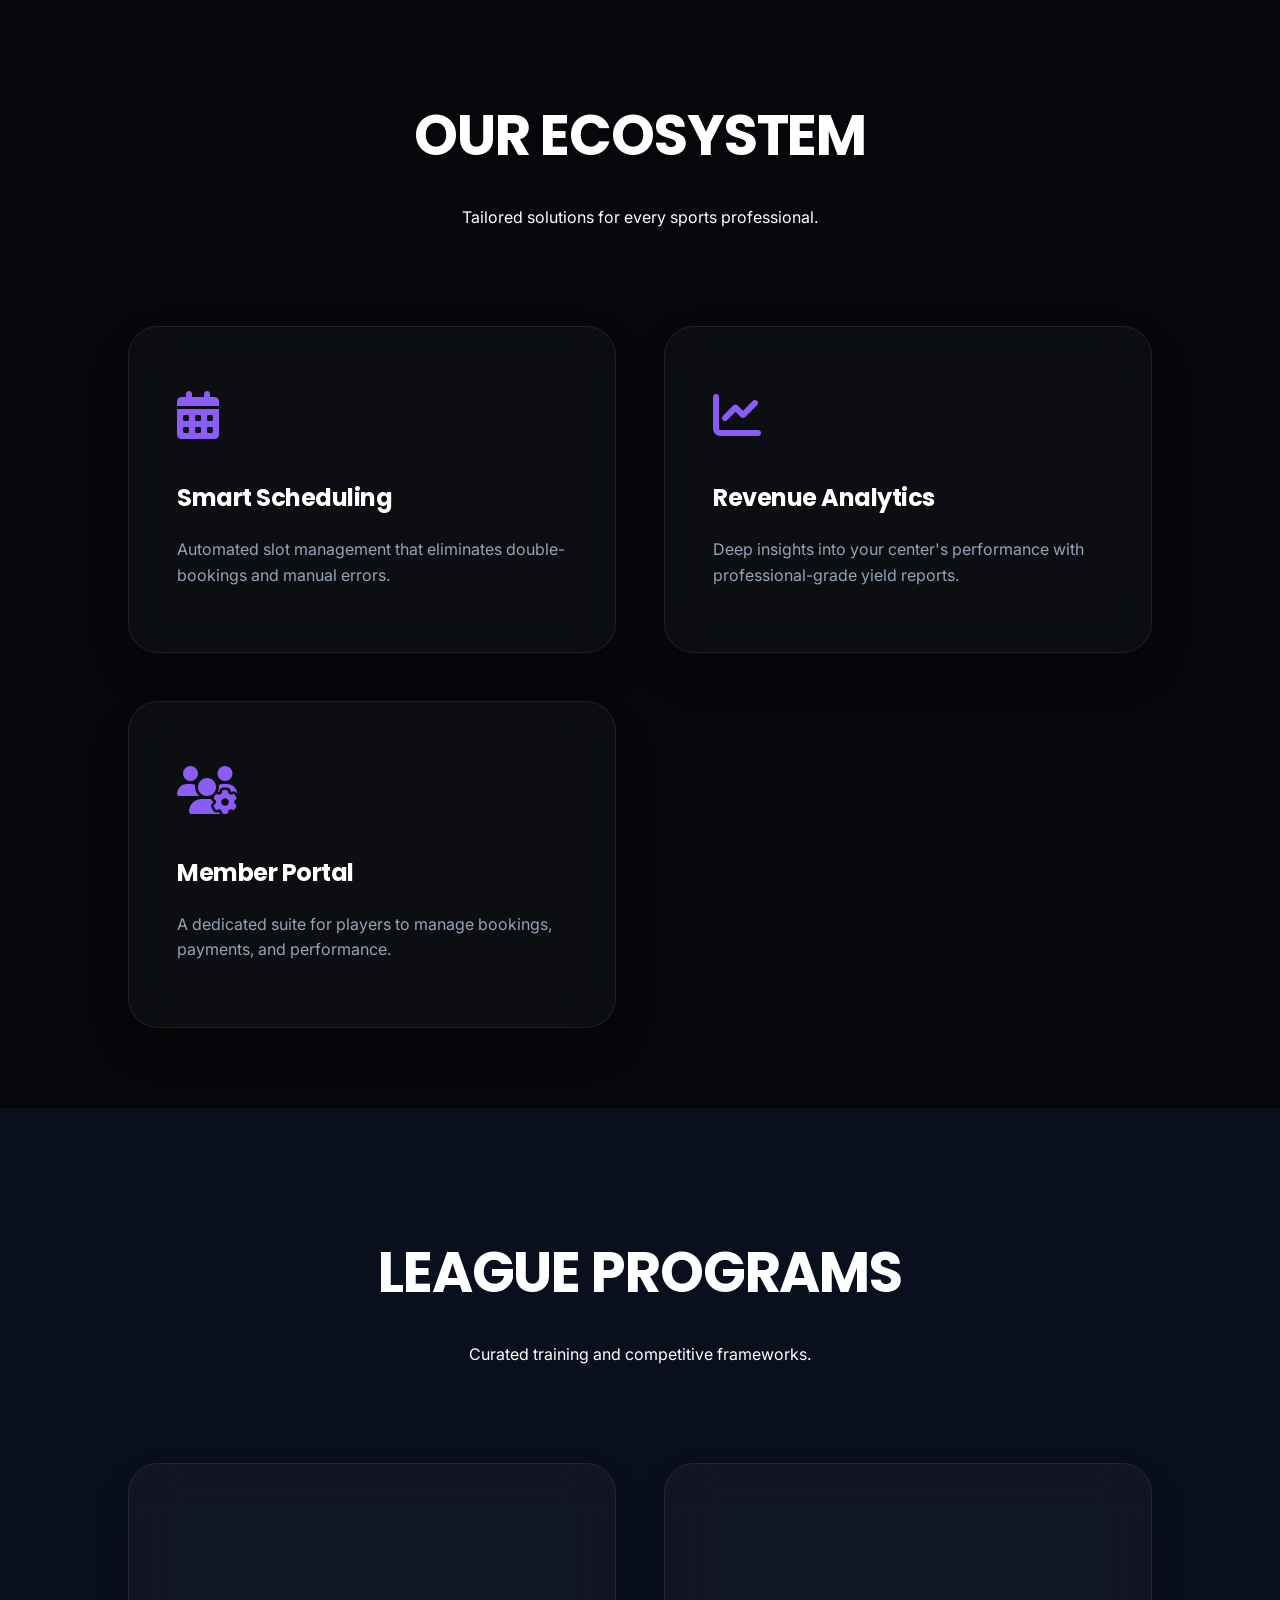
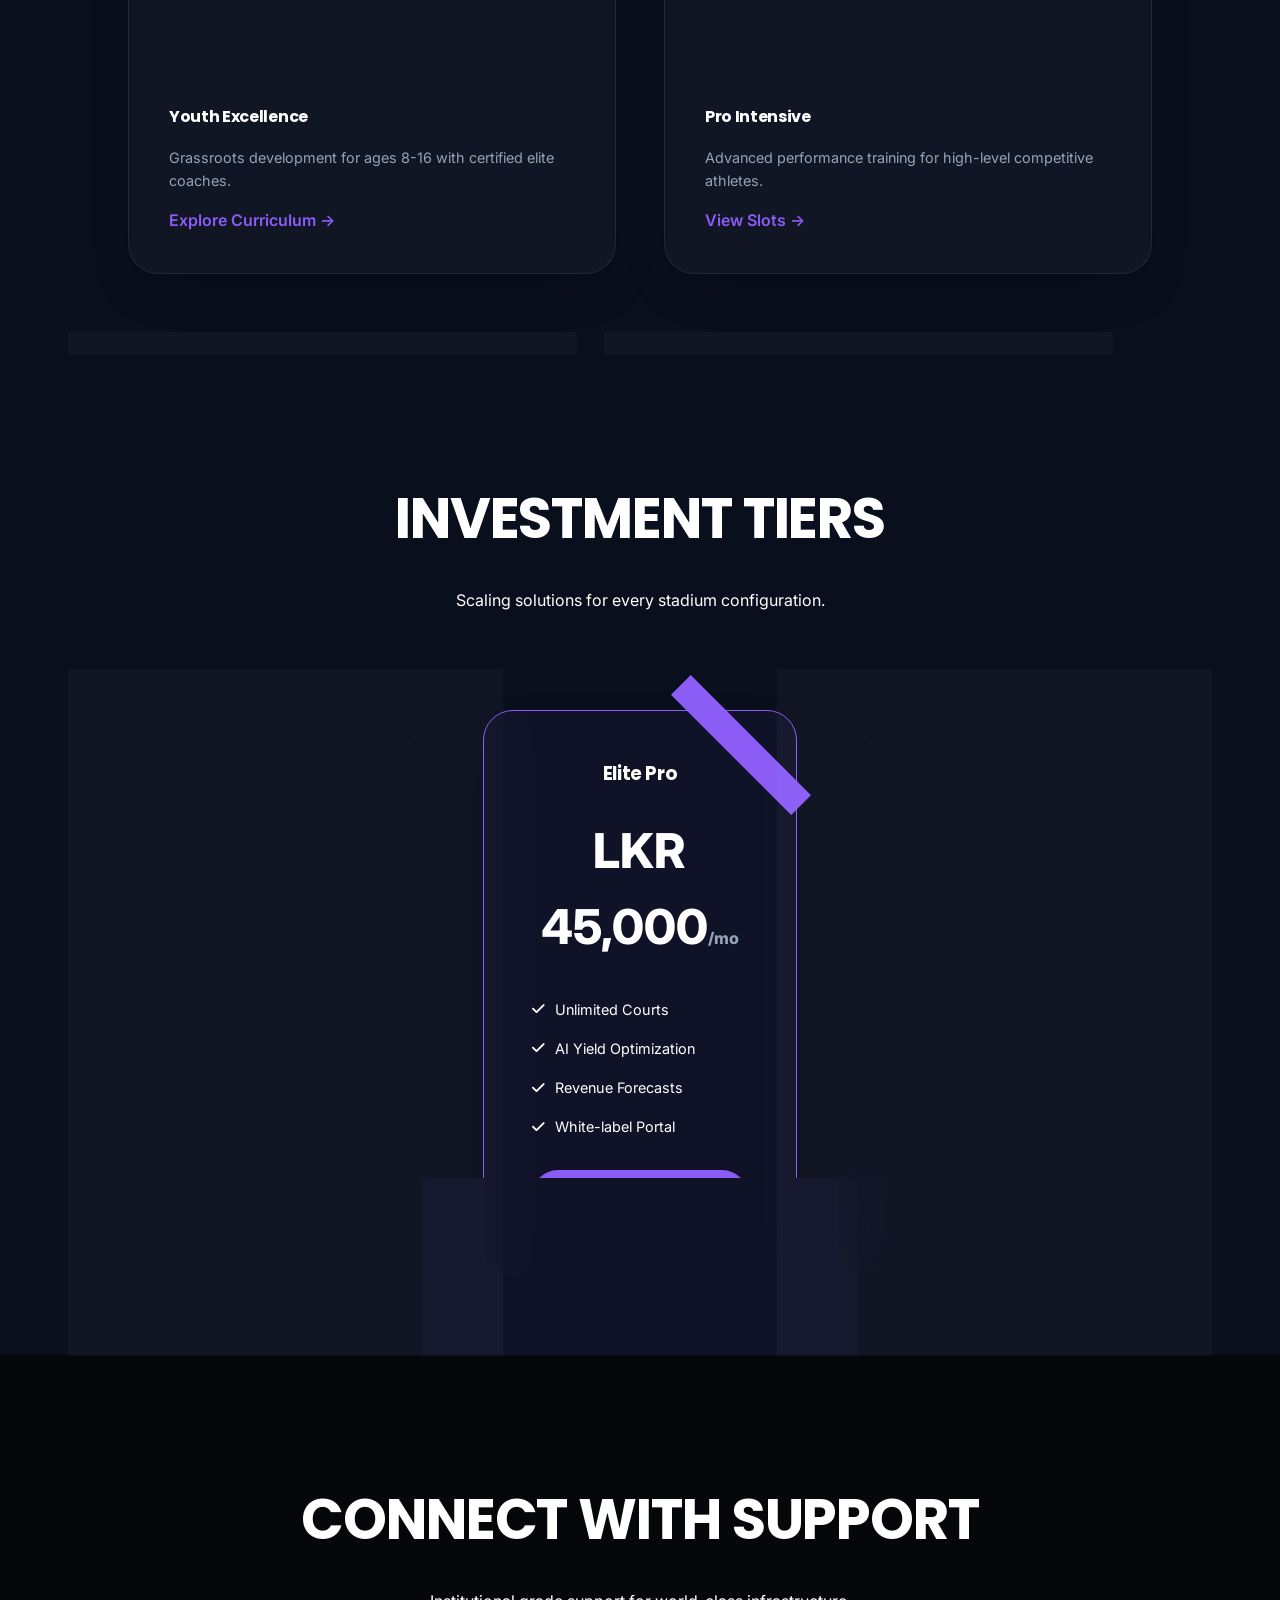
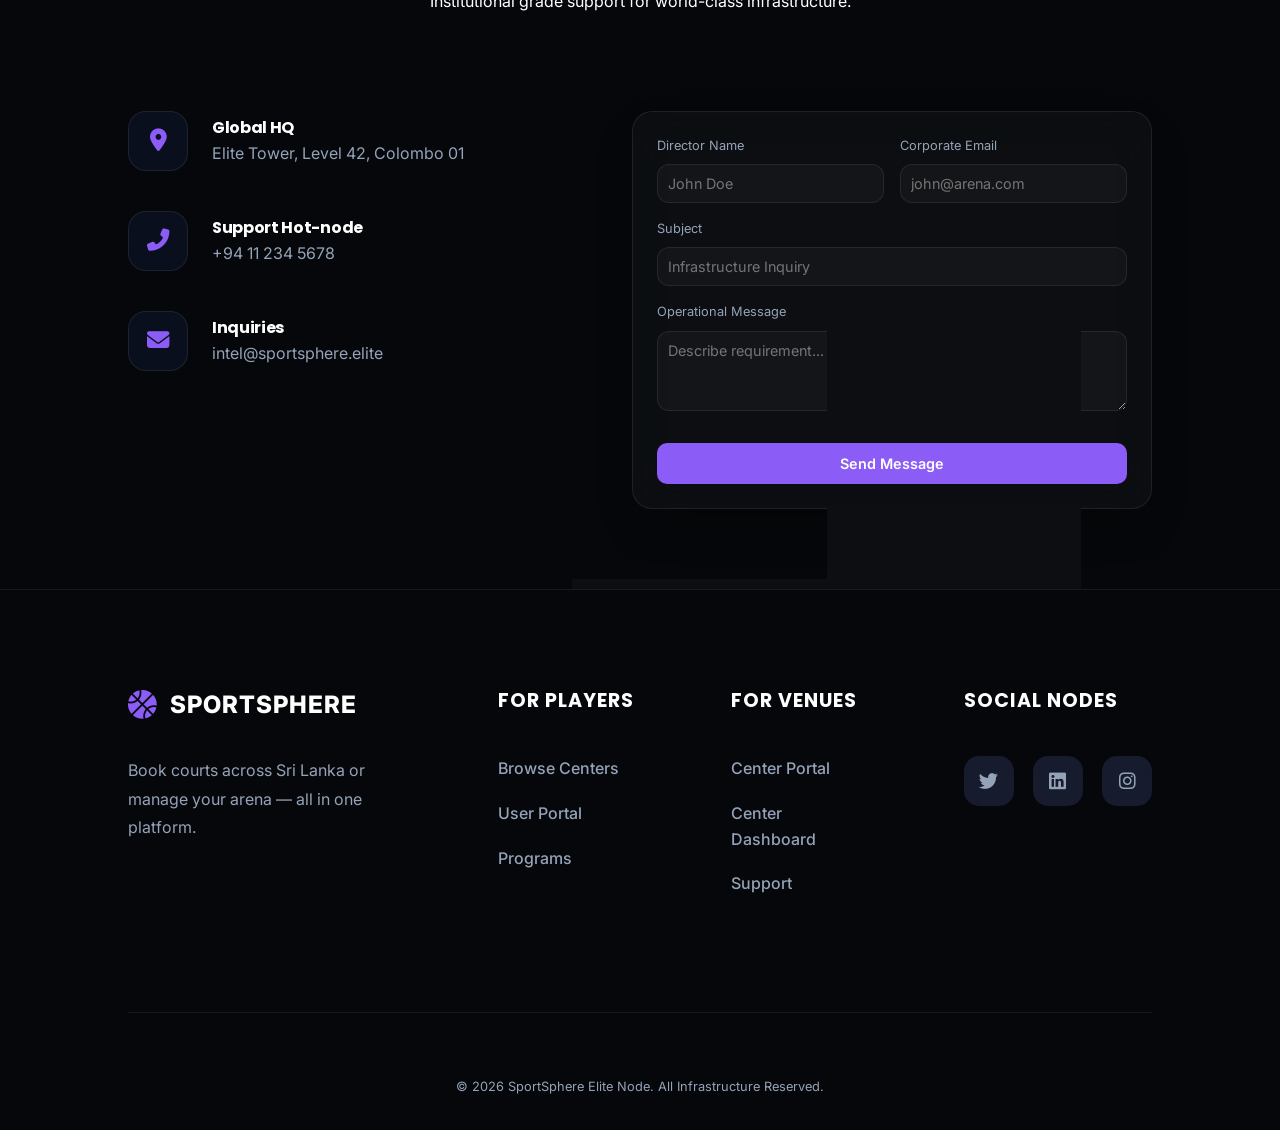
==== commit 8c7b154d: "feat: enhance subscription flow and fix undefinedy display bug" ====
--- a/index.html
+++ b/index.html
@@ -252,7 +252,7 @@
                         <li><i class="fas fa-check"></i> Member Profiles</li>
                         <li style="opacity: 0.5;"><i class="fas fa-times"></i> AI Yield Analytics</li>
                     </ul>
-                    <a href="center-auth.html?plan=base" class="btn btn-outline" style="width: 100%;">Initialize Suite</a>
+                    <button onclick="redirectToSubscription('base')" class="btn btn-outline" style="width: 100%;">Initialize Suite</button>
                 </div>
                 <div class="glass price-card featured fade-up" style="transition-delay: 0.1s;">
                     <div style="position: absolute; top: 20px; right: -30px; background: var(--accent-primary); color: white; padding: 5px 40px; transform: rotate(45deg); font-size: 0.7rem; font-weight: 800;">MOST POPULAR</div>
@@ -264,7 +264,7 @@
                         <li><i class="fas fa-check"></i> Revenue Forecasts</li>
                         <li><i class="fas fa-check"></i> White-label Portal</li>
                     </ul>
-                    <a href="center-auth.html?plan=elite" class="btn btn-primary" style="width: 100%;">Go Elite</a>
+                    <button onclick="redirectToSubscription('elite')" class="btn btn-primary" style="width: 100%;">Go Elite</button>
                 </div>
                 <div class="glass price-card fade-up" style="transition-delay: 0.2s;">
                     <h3>Institutional</h3>
@@ -275,7 +275,7 @@
                         <li><i class="fas fa-check"></i> Priority Node Support</li>
                         <li><i class="fas fa-check"></i> Custom AI Models</li>
                     </ul>
-                    <a href="center-auth.html?plan=institutional" class="btn btn-outline" style="width: 100%;">Contact Enterprise</a>
+                    <button onclick="redirectToSubscription('institutional')" class="btn btn-outline" style="width: 100%;">Contact Enterprise</button>
                 </div>
             </div>
         </section>
@@ -580,6 +580,25 @@
                     .catch(err => console.log('SW Fail!', err));
             });
         }
+
+        function redirectToSubscription(plan) {
+            const rawCenter = localStorage.getItem('center_data');
+            const ONE_HOUR = 60 * 60 * 1000;
+            let isLoggedIn = false;
+            
+            if (rawCenter) {
+                const centerData = JSON.parse(rawCenter);
+                if (centerData.loginTime && (Date.now() - centerData.loginTime < ONE_HOUR)) {
+                    isLoggedIn = true;
+                }
+            }
+
+            if (isLoggedIn) {
+                window.location.href = `center-dashboard.html?tab=subscription&plan=${plan}`;
+            } else {
+                window.location.href = `center-auth.html?tab=subscription&plan=${plan}`;
+            }
+        }
     </script>
 </body>
 </html>
--- a/css/style.css
+++ b/css/style.css
@@ -41,20 +41,38 @@
     background: var(--bg-tertiary);
     border: 1px solid var(--glass-border);
     color: var(--text-primary);
-    width: 45px;
-    height: 45px;
+    width: 40px;
+    height: 40px;
     border-radius: 12px;
     cursor: pointer;
     display: flex;
     align-items: center;
     justify-content: center;
-    font-size: 1.2rem;
+    font-size: 1.1rem;
     transition: var(--transition);
 }
 .theme-toggle:hover {
     background: var(--accent-primary);
     color: white;
     transform: translateY(-2px);
+}
+.theme-toggle.animating i {
+    animation: theme-icon-spin 0.3s ease-in-out;
+}
+
+@keyframes theme-icon-spin {
+    0% {
+        transform: scale(1) rotate(0deg);
+        opacity: 1;
+    }
+    50% {
+        transform: scale(1.1) rotate(180deg);
+        opacity: 0.8;
+    }
+    100% {
+        transform: scale(1) rotate(360deg);
+        opacity: 1;
+    }
 }
 
 /* Glassmorphism */
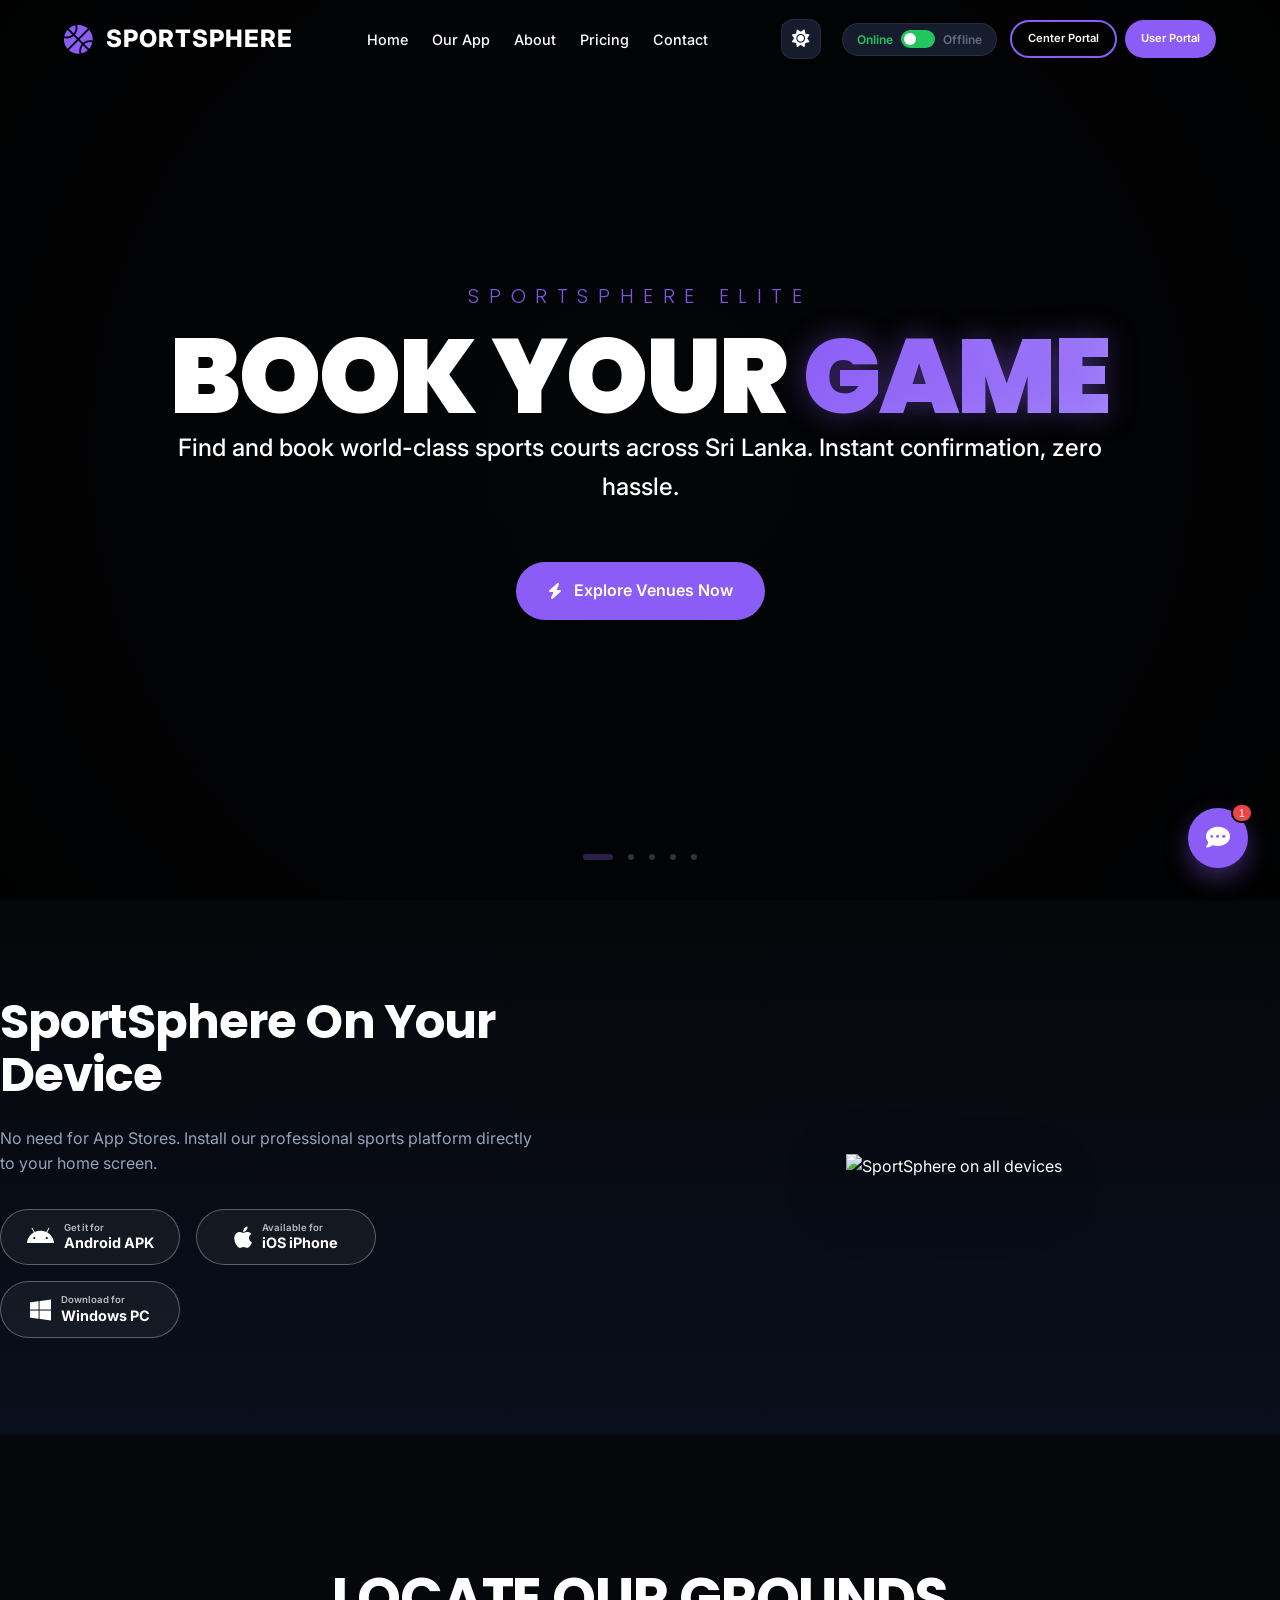
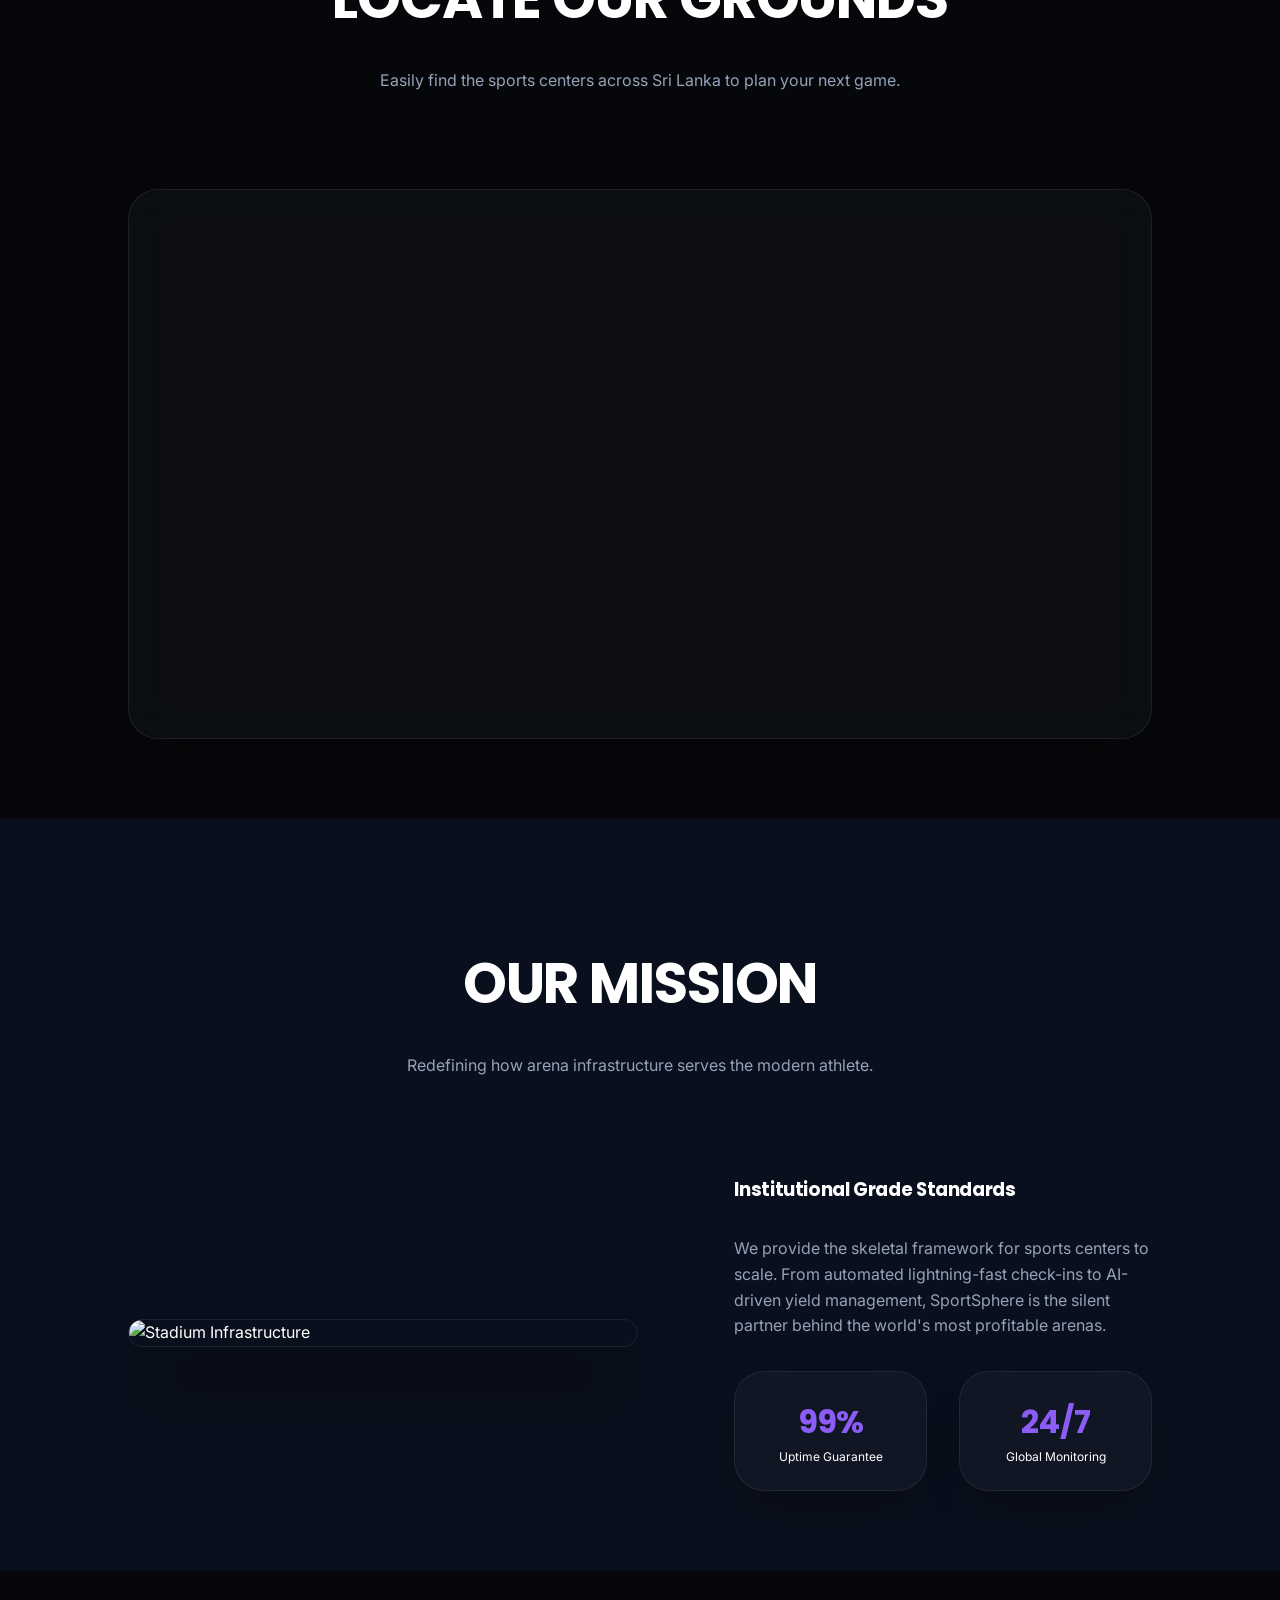
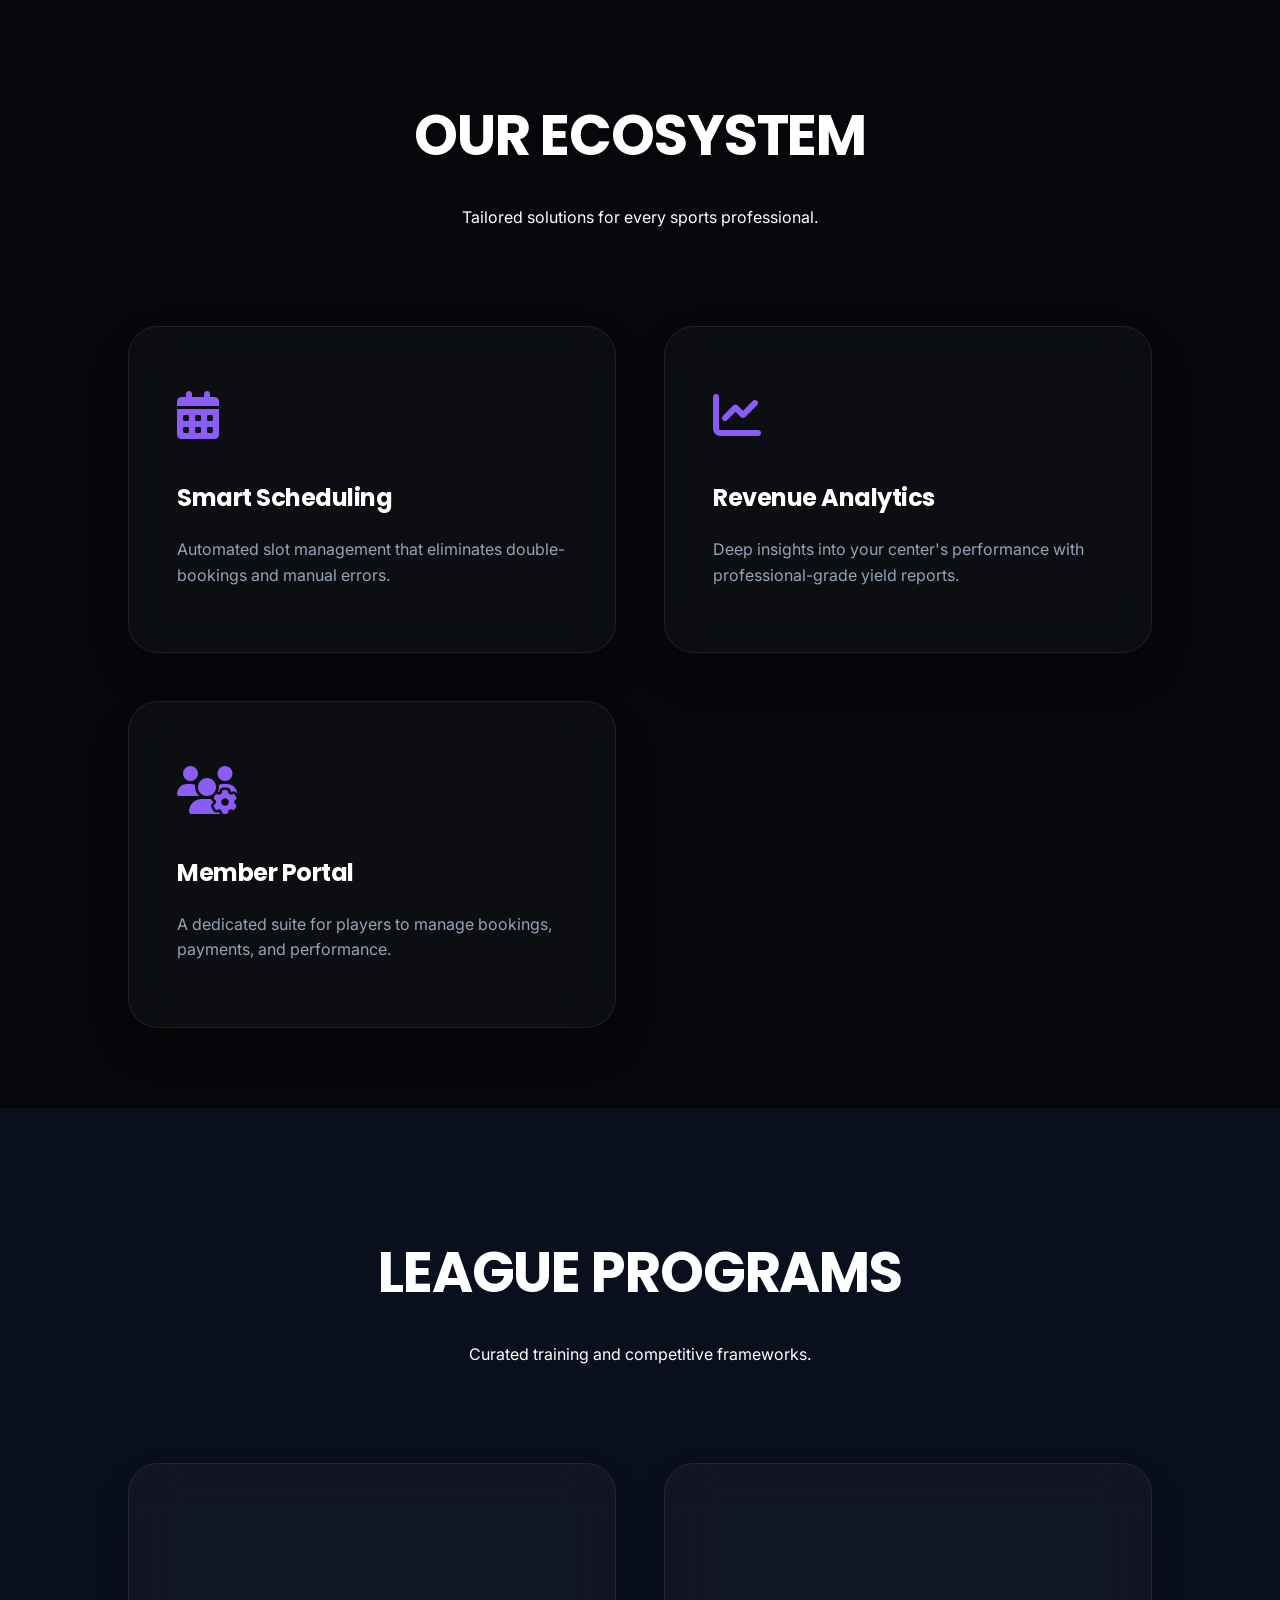
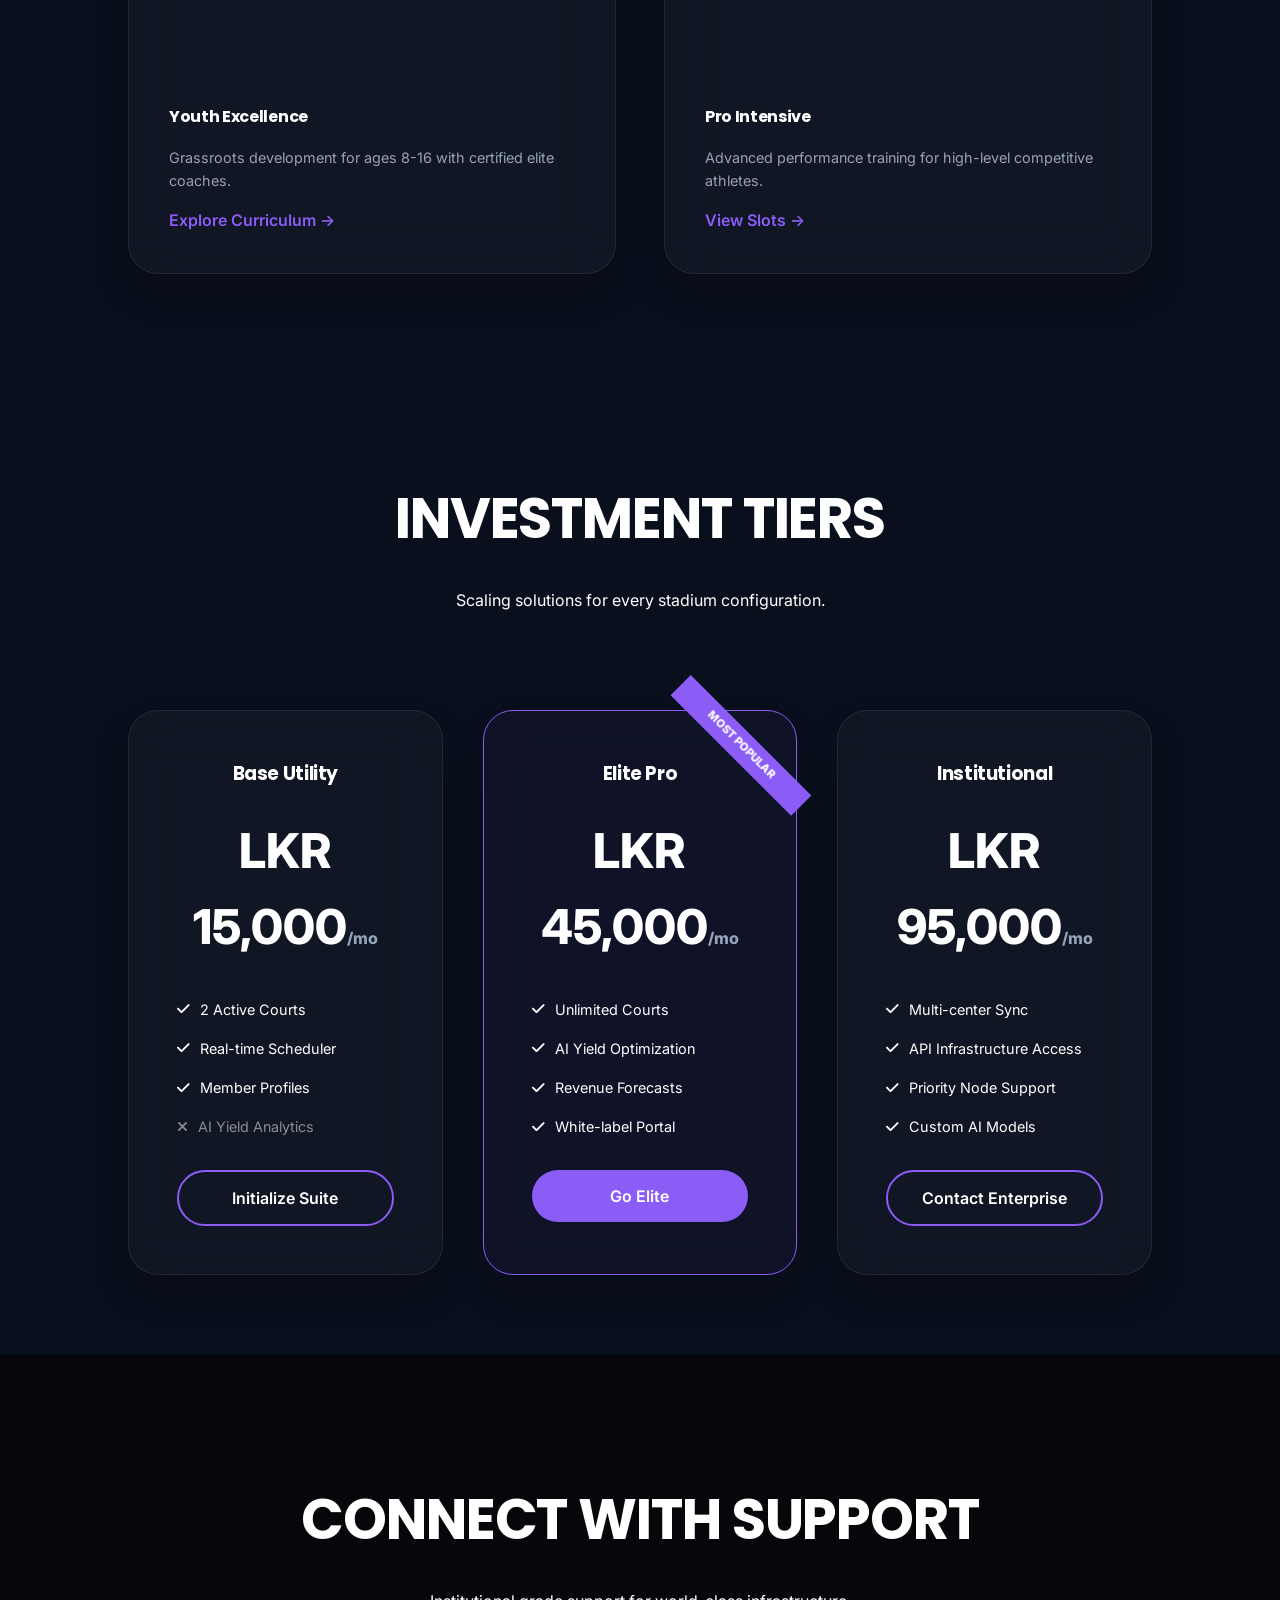
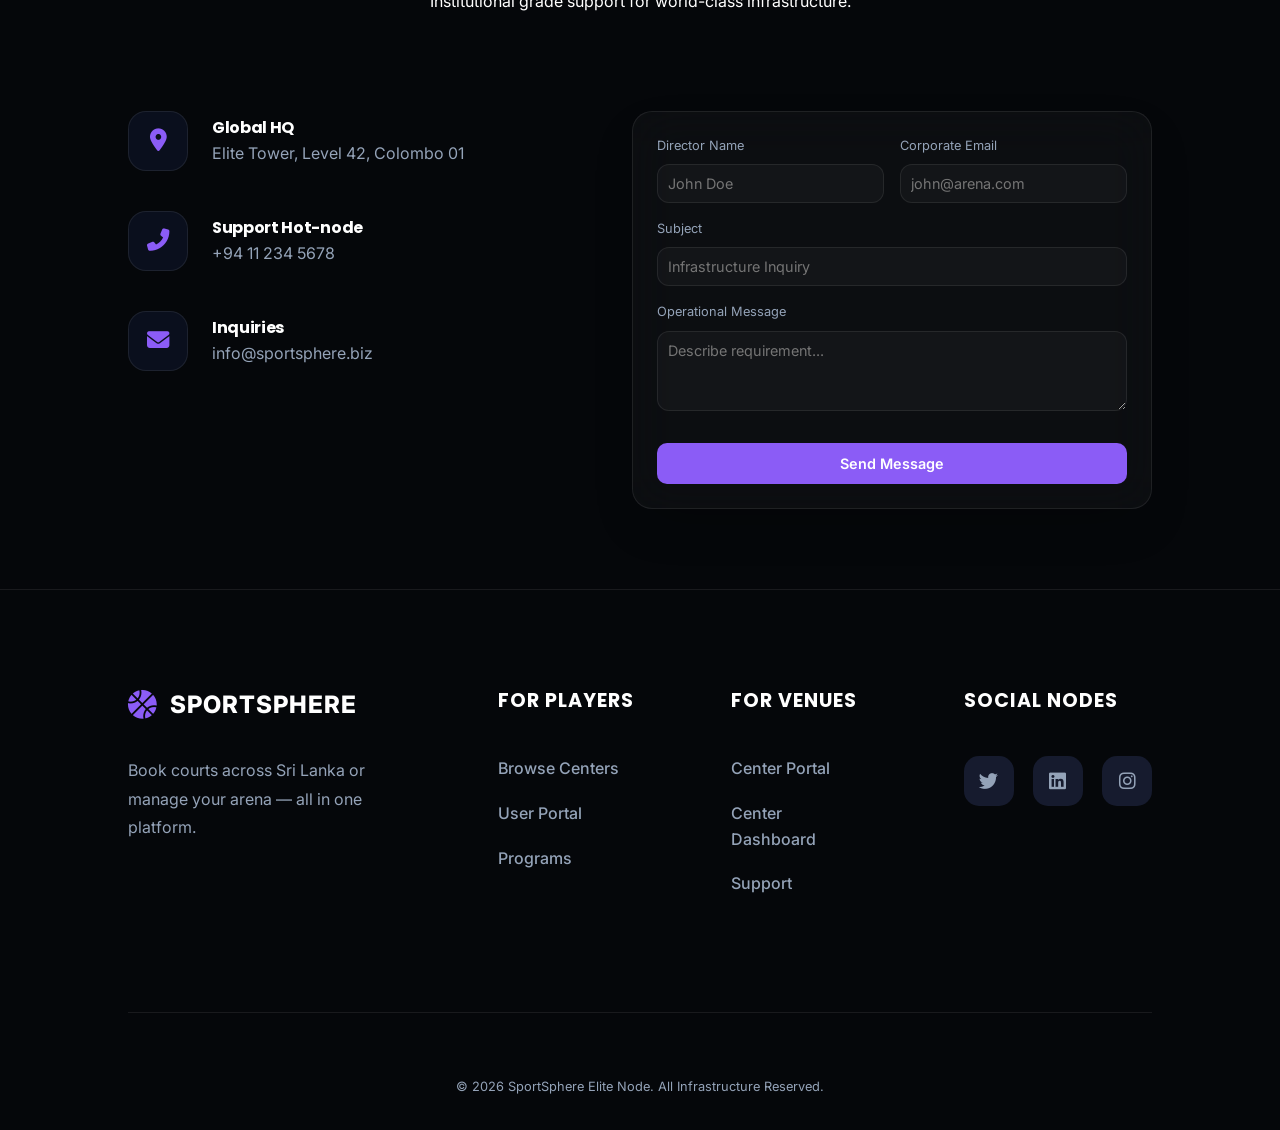
==== commit 08b8dd54: "Add SEO configuration, sitemap, robots.txt and thanks page" ====
--- a/index.html
+++ b/index.html
@@ -4,7 +4,25 @@
 <head>
     <meta charset="UTF-8">
     <meta name="viewport" content="width=device-width, initial-scale=1.0">
-    <title>SportSphere | Book Your Game</title>
+    <title>SportSphere | Book Your Game | Sports Grounds in Sri Lanka</title>
+    <meta name="description" content="Book world-class sports courts across Sri Lanka with SportSphere. Instant confirmation for Cricket, Football, Badminton, and more. Manage your arena with our elite pro tools.">
+    <meta name="keywords" content="sports grounds, book courts, Sri Lanka, cricket grounds, football grounds, badminton courts, sports management, SportSphere">
+    <link rel="canonical" href="https://sportsphere.biz/">
+    
+    <!-- Open Graph / Facebook -->
+    <meta property="og:type" content="website">
+    <meta property="og:url" content="https://sportsphere.biz/">
+    <meta property="og:title" content="SportSphere | Book Your Game">
+    <meta property="og:description" content="Book world-class sports courts across Sri Lanka. Instant confirmation, zero hassle.">
+    <meta property="og:image" content="https://sportsphere.biz/assets/og-image.png">
+
+    <!-- Twitter -->
+    <meta property="twitter:card" content="summary_large_image">
+    <meta property="twitter:url" content="https://sportsphere.biz/">
+    <meta property="twitter:title" content="SportSphere | Book Your Game">
+    <meta property="twitter:description" content="Book world-class sports courts across Sri Lanka. Instant confirmation, zero hassle.">
+    <meta property="twitter:image" content="https://sportsphere.biz/assets/og-image.png">
+
     <link rel="icon" type="image/png" href="favicon.png">
     <link rel="stylesheet" href="css/style.css">
     <link rel="stylesheet" href="https://cdnjs.cloudflare.com/ajax/libs/font-awesome/6.4.0/css/all.min.css">
@@ -16,6 +34,31 @@
     <meta name="apple-mobile-web-app-status-bar-style" content="black-translucent">
     <meta name="apple-mobile-web-app-title" content="SportSphere">
     <link rel="apple-touch-icon" href="favicon.png">
+    
+    <!-- JSON-LD Structured Data -->
+    <script type="application/ld+json">
+    {
+      "@context": "https://schema.org",
+      "@type": "SportsActivityLocation",
+      "name": "SportSphere",
+      "url": "https://sportsphere.biz",
+      "logo": "https://sportsphere.biz/favicon.png",
+      "description": "Premium sports booking platform in Sri Lanka.",
+      "address": {
+        "@type": "PostalAddress",
+        "streetAddress": "Elite Tower, Level 42",
+        "addressLocality": "Colombo",
+        "postalCode": "00100",
+        "addressCountry": "LK"
+      },
+      "contactPoint": {
+        "@type": "ContactPoint",
+        "telephone": "+94-11-234-5678",
+        "contactType": "customer service",
+        "email": "info@sportsphere.biz"
+      }
+    }
+    </script>
     
     <!-- v1.1.5-device-detect-v01 -->
 </head>
@@ -305,29 +348,35 @@
                         <div class="info-icon"><i class="fas fa-envelope"></i></div>
                         <div>
                             <h4>Inquiries</h4>
-                            <p style="color: var(--text-secondary);">intel@sportsphere.elite</p>
+                            <p style="color: var(--text-secondary);">info@sportsphere.biz</p>
                         </div>
                     </div>
                 </div>
                 <div class="glass contact-form fade-up" style="transition-delay: 0.2s; padding: 1.5rem; border-radius: 20px;">
-                    <form onsubmit="event.preventDefault(); alert('Message Synchronized Successfully.')">
+                    <form action="https://formsubmit.co/info@sportsphere.biz" method="POST">
+                        <!-- Custom settings for FormSubmit -->
+                        <input type="hidden" name="_subject" value="New Inquiry from SportSphere Website">
+                        <input type="hidden" name="_next" value="https://sportsphere.biz/thanks.html">
+                        <input type="hidden" name="_template" value="table">
+                        <input type="hidden" name="_captcha" value="false">
+
                         <div style="display: grid; grid-template-columns: 1fr 1fr; gap: 1rem; margin-bottom: 1rem;">
                             <div class="form-group" style="margin-bottom: 0;">
                                 <label style="font-size: 0.8rem;">Director Name</label>
-                                <input type="text" placeholder="John Doe" style="padding: 10px; font-size: 0.9rem;" required>
+                                <input type="text" name="name" placeholder="John Doe" style="padding: 10px; font-size: 0.9rem;" required>
                             </div>
                             <div class="form-group" style="margin-bottom: 0;">
                                 <label style="font-size: 0.8rem;">Corporate Email</label>
-                                <input type="email" placeholder="john@arena.com" style="padding: 10px; font-size: 0.9rem;" required>
+                                <input type="email" name="email" placeholder="john@arena.com" style="padding: 10px; font-size: 0.9rem;" required>
                             </div>
                         </div>
                         <div class="form-group" style="margin-bottom: 1rem;">
                             <label style="font-size: 0.8rem;">Subject</label>
-                            <input type="text" placeholder="Infrastructure Inquiry" style="padding: 10px; font-size: 0.9rem;">
+                            <input type="text" name="subject" placeholder="Infrastructure Inquiry" style="padding: 10px; font-size: 0.9rem;">
                         </div>
                         <div class="form-group" style="margin-bottom: 1.5rem;">
                             <label style="font-size: 0.8rem;">Operational Message</label>
-                            <textarea placeholder="Describe requirement..." style="padding: 10px; font-size: 0.9rem; height: 80px;"></textarea>
+                            <textarea name="message" placeholder="Describe requirement..." style="padding: 10px; font-size: 0.9rem; height: 80px;" required></textarea>
                         </div>
                         <button type="submit" class="btn btn-primary" style="width: 100%; padding: 12px; font-size: 0.9rem; border-radius: 10px;">Send Message</button>
                     </form>
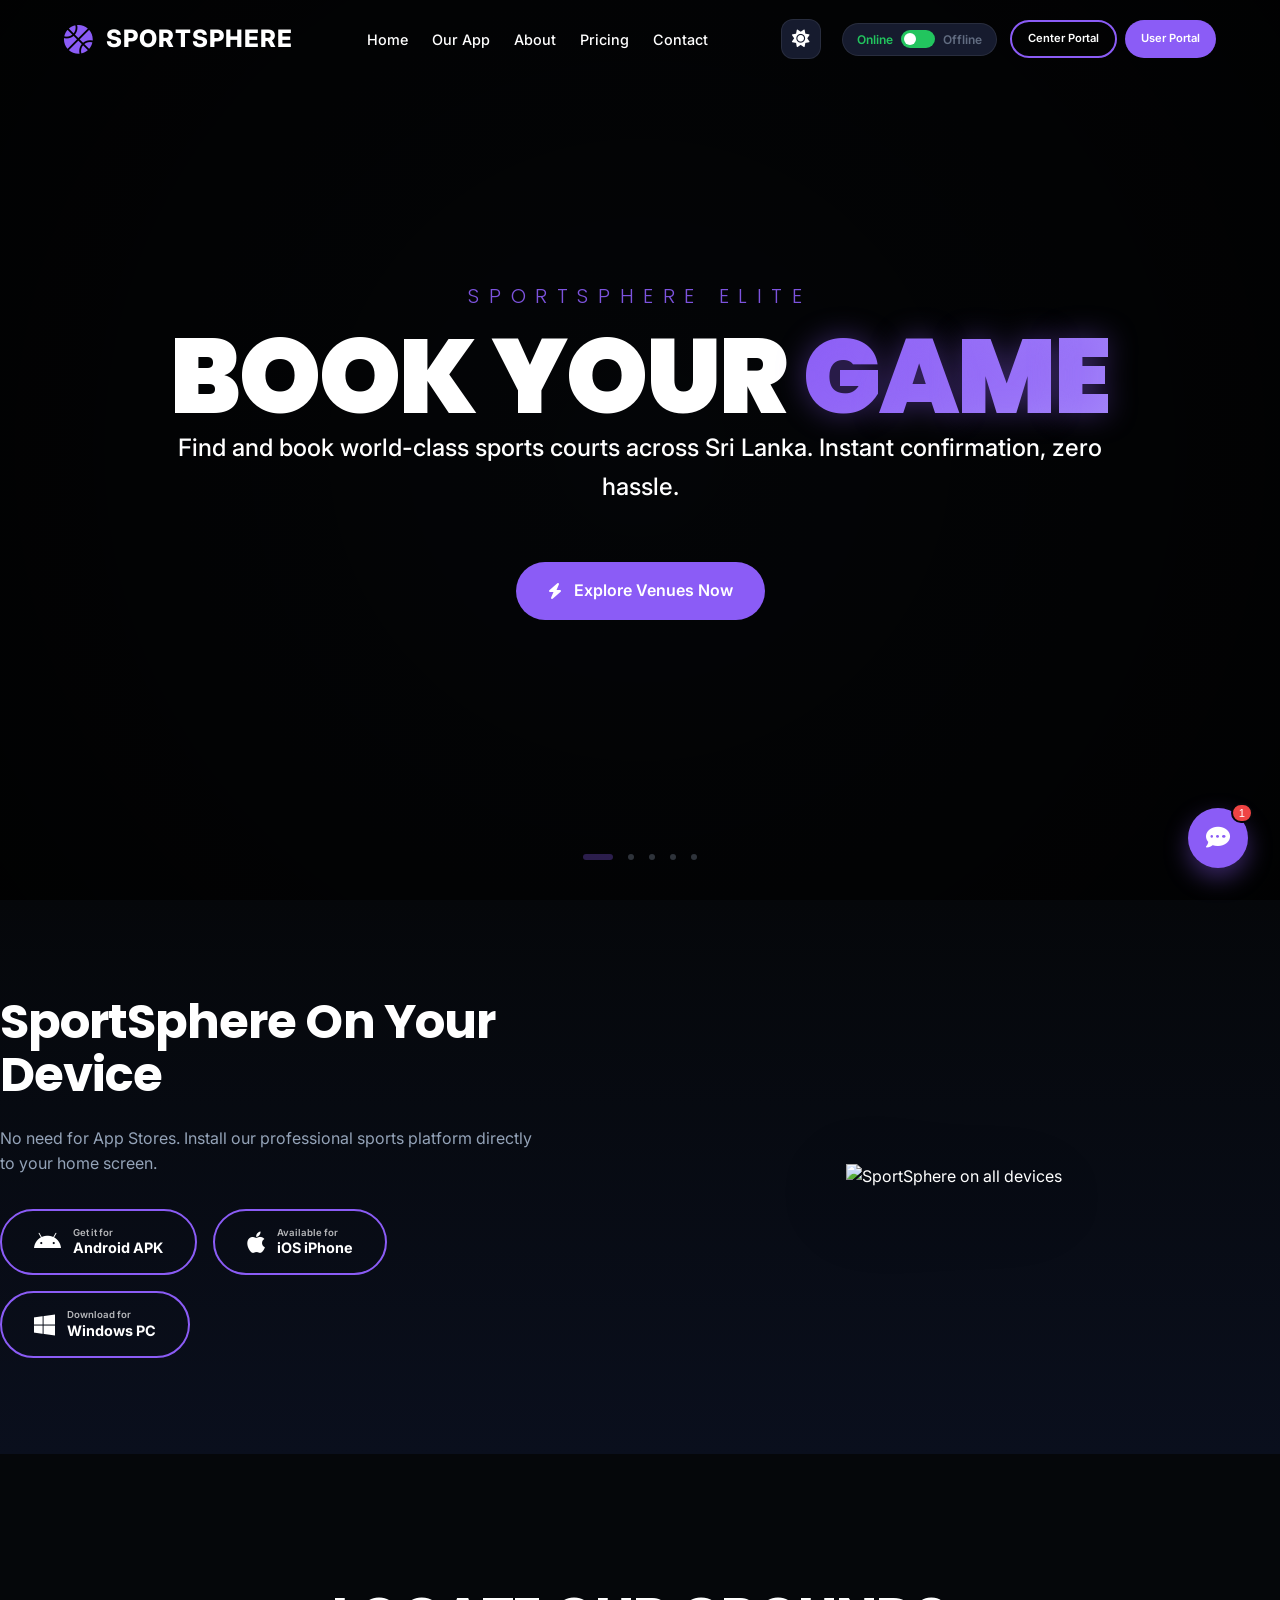
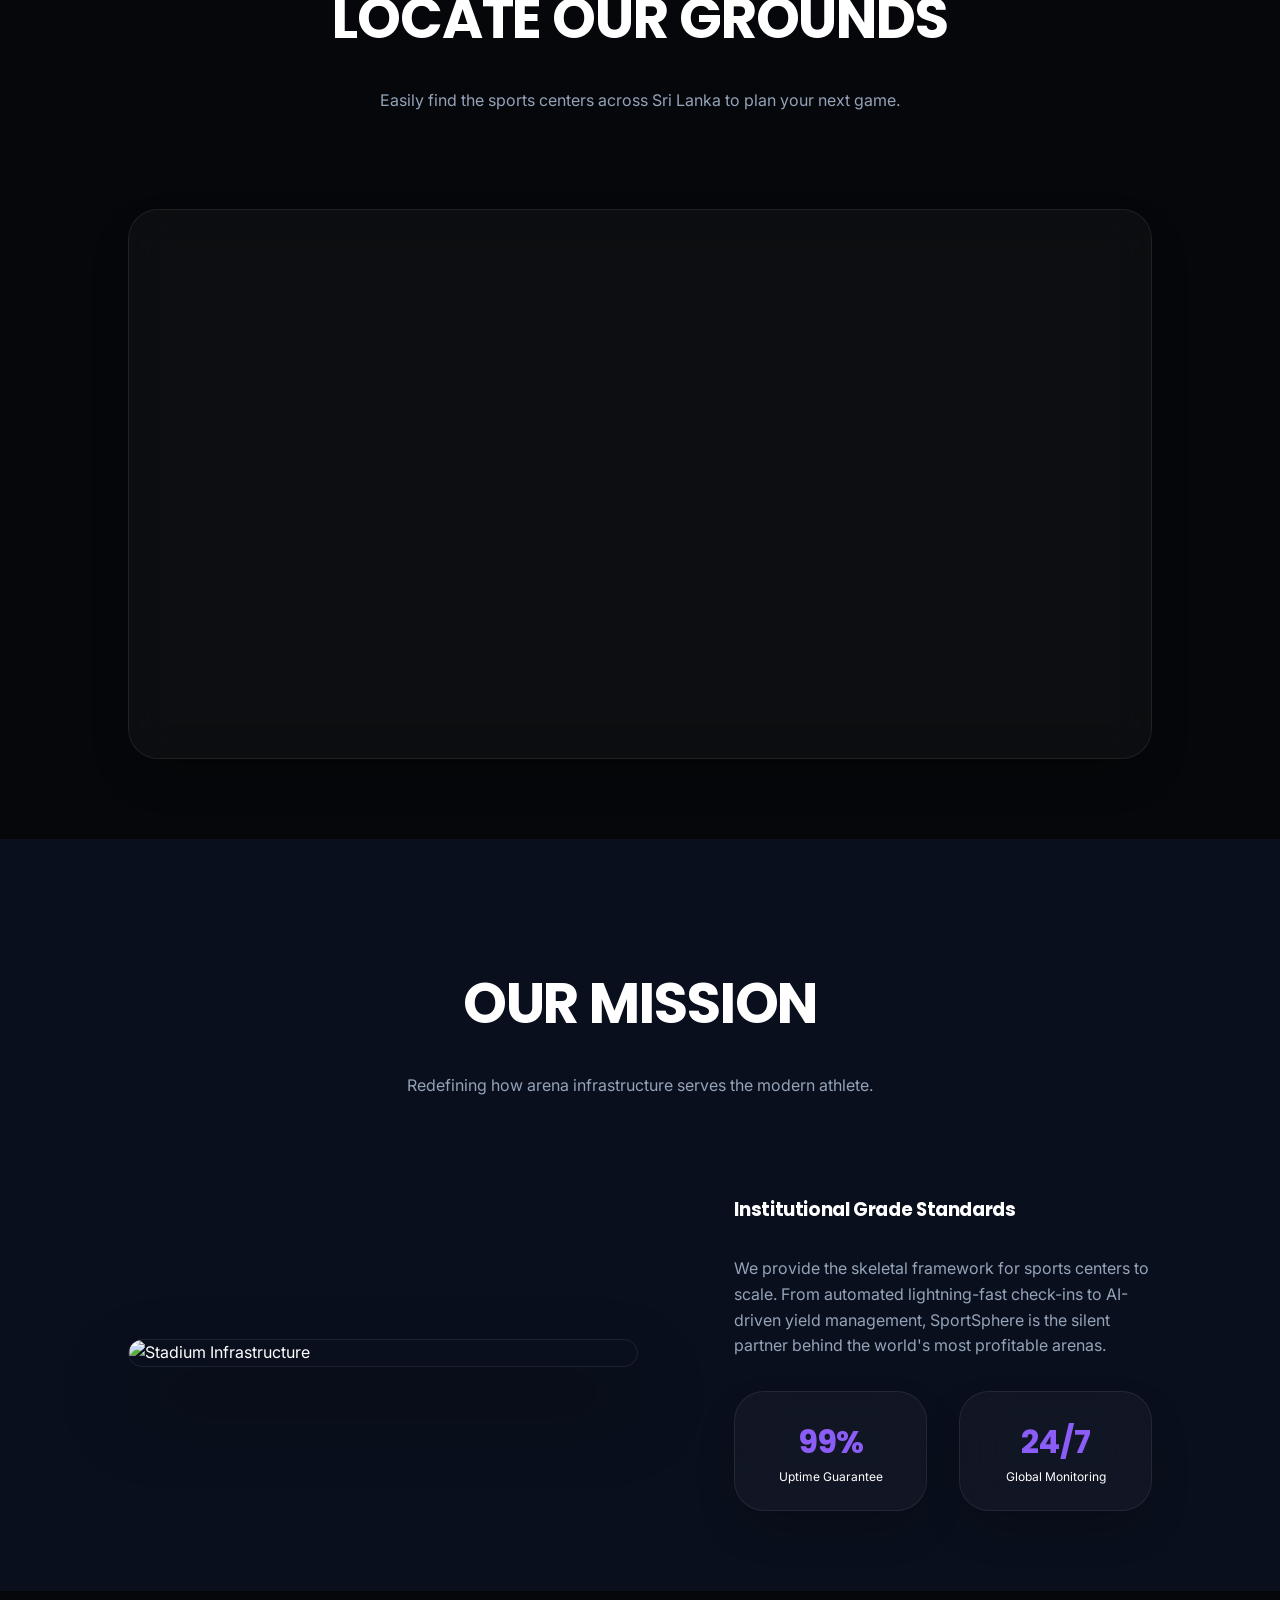
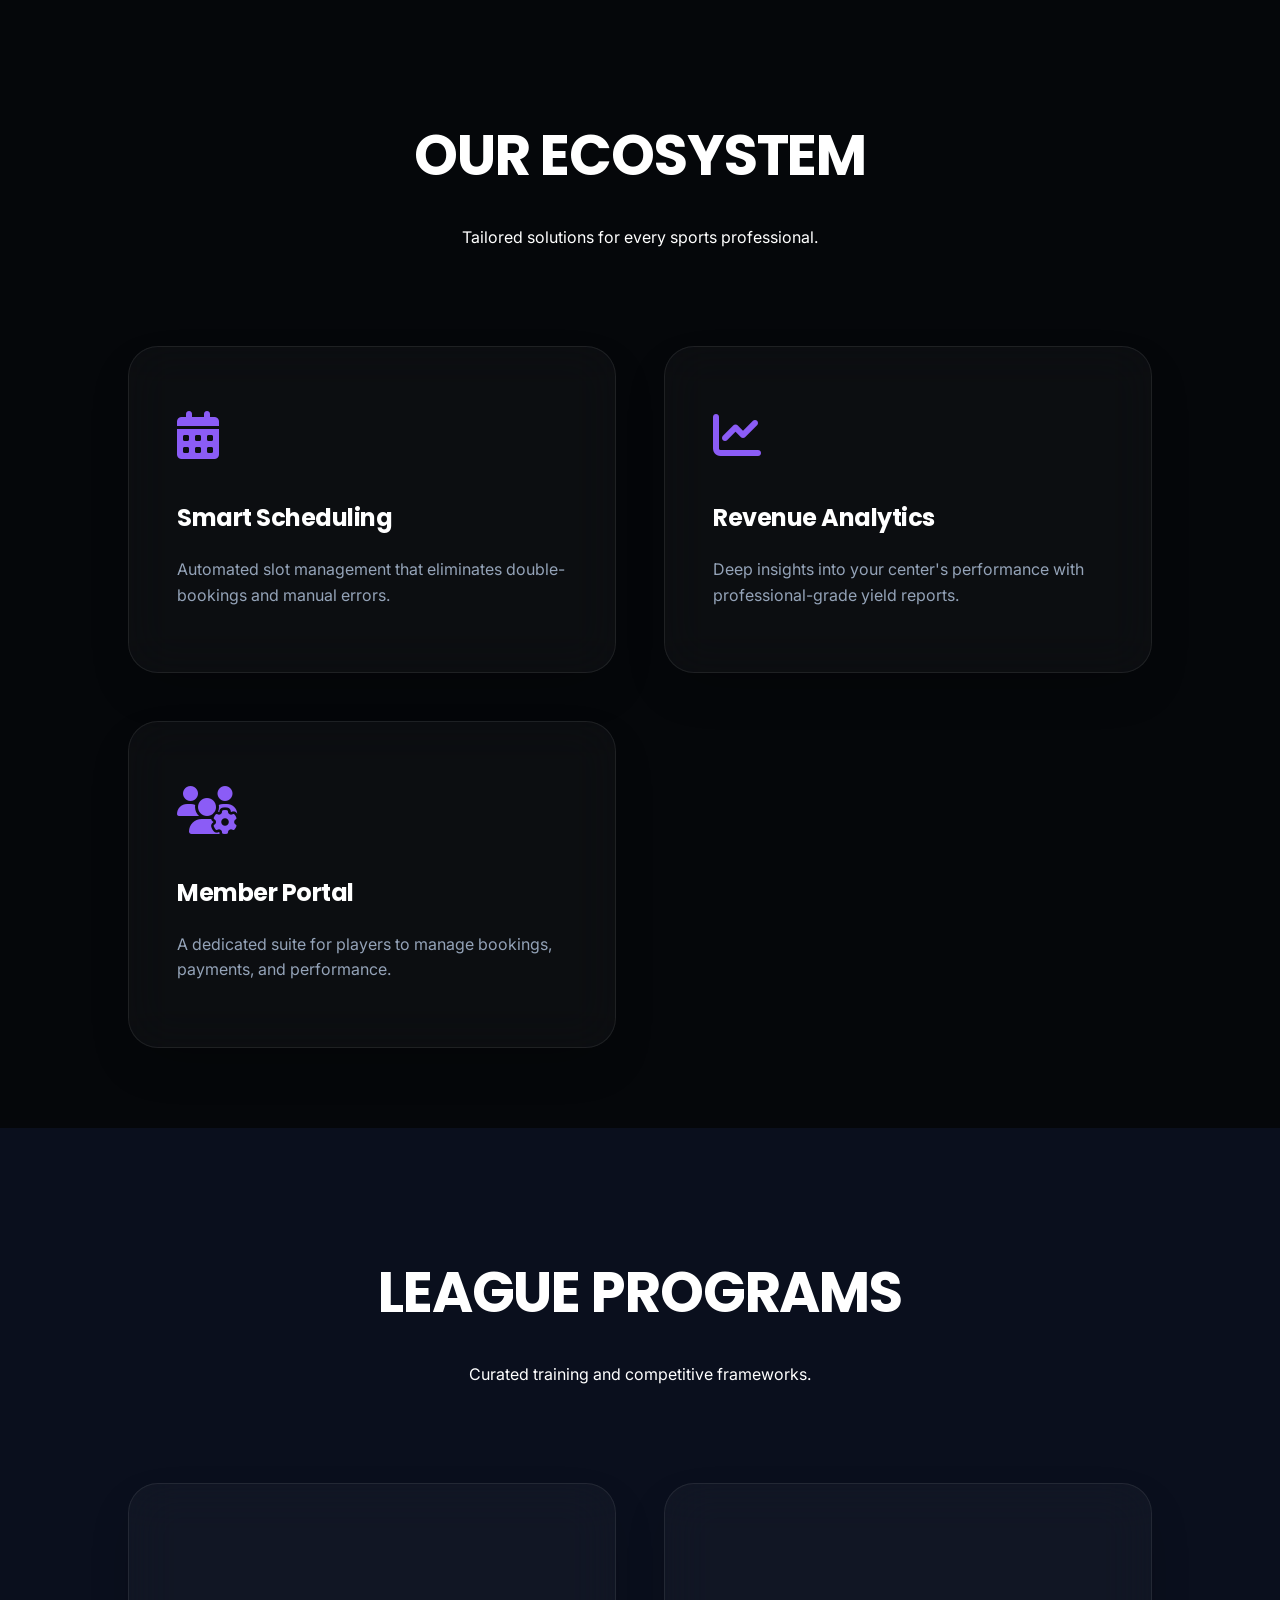
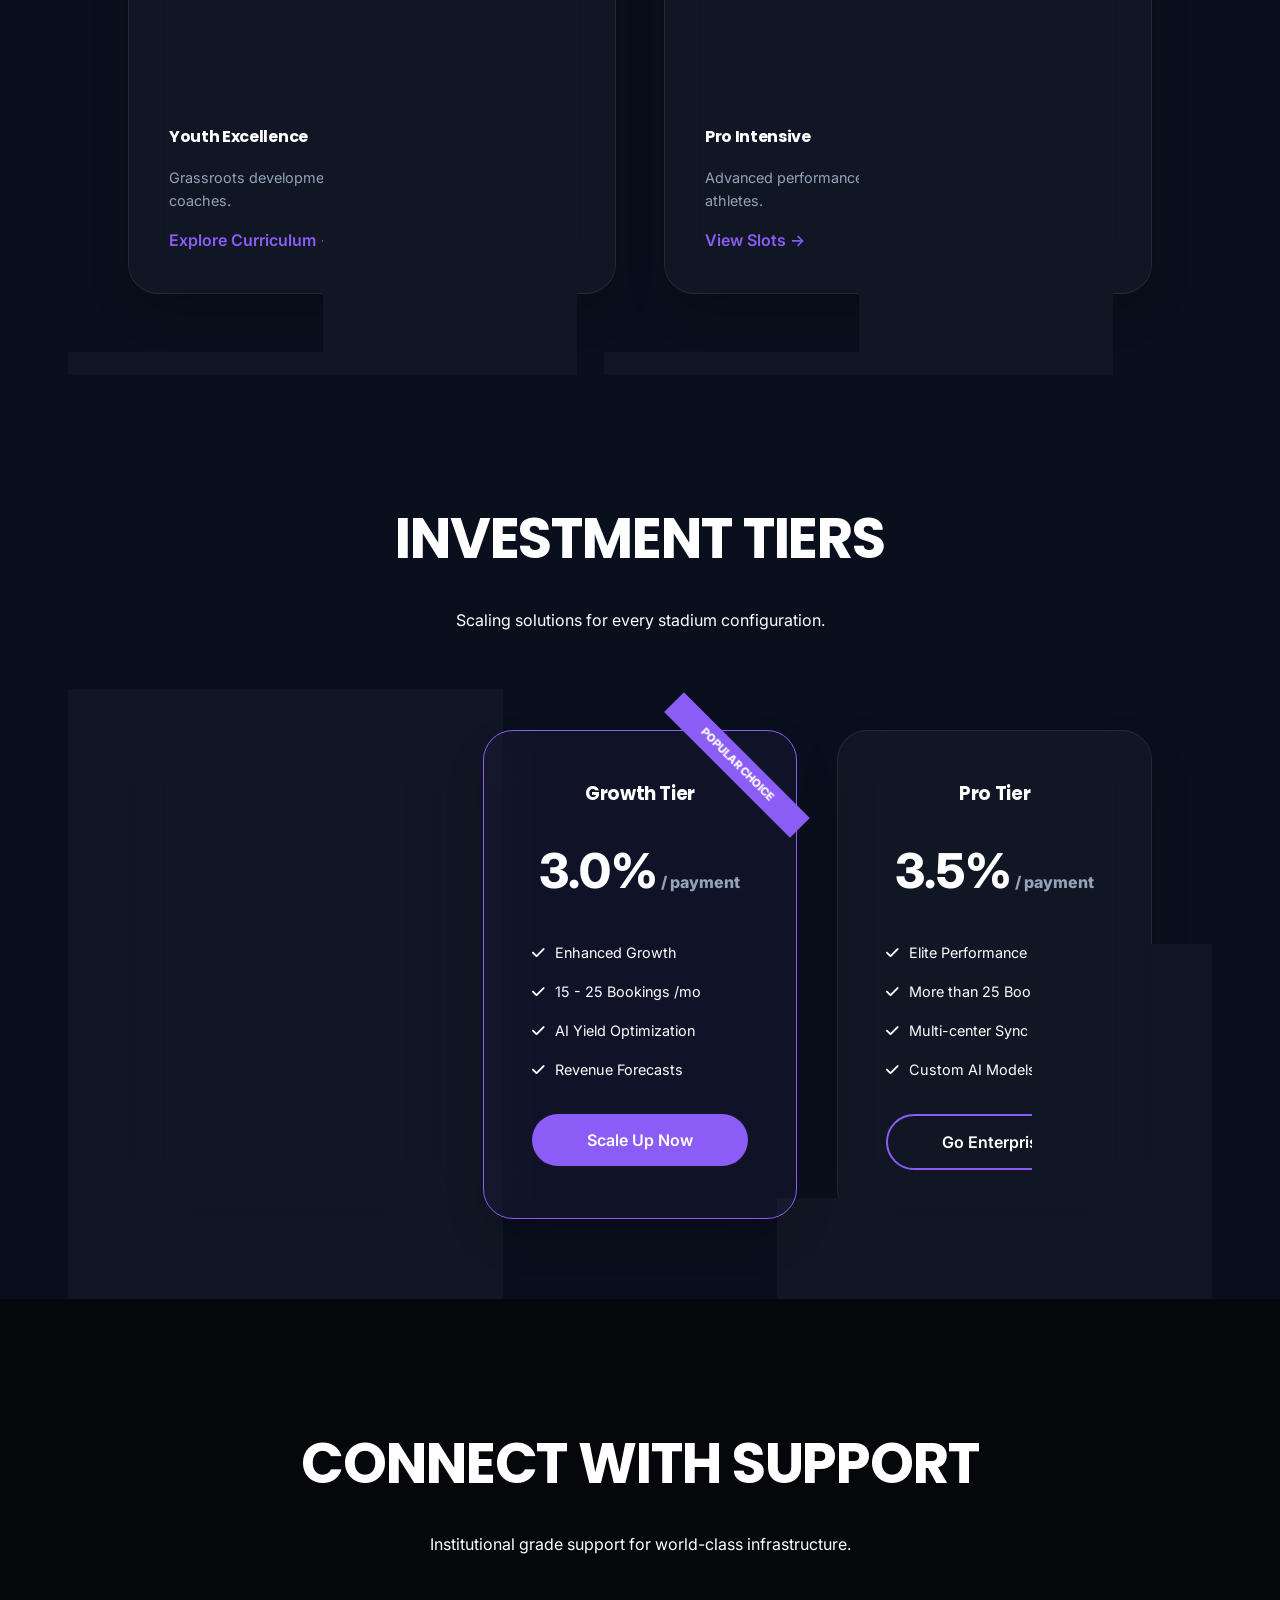
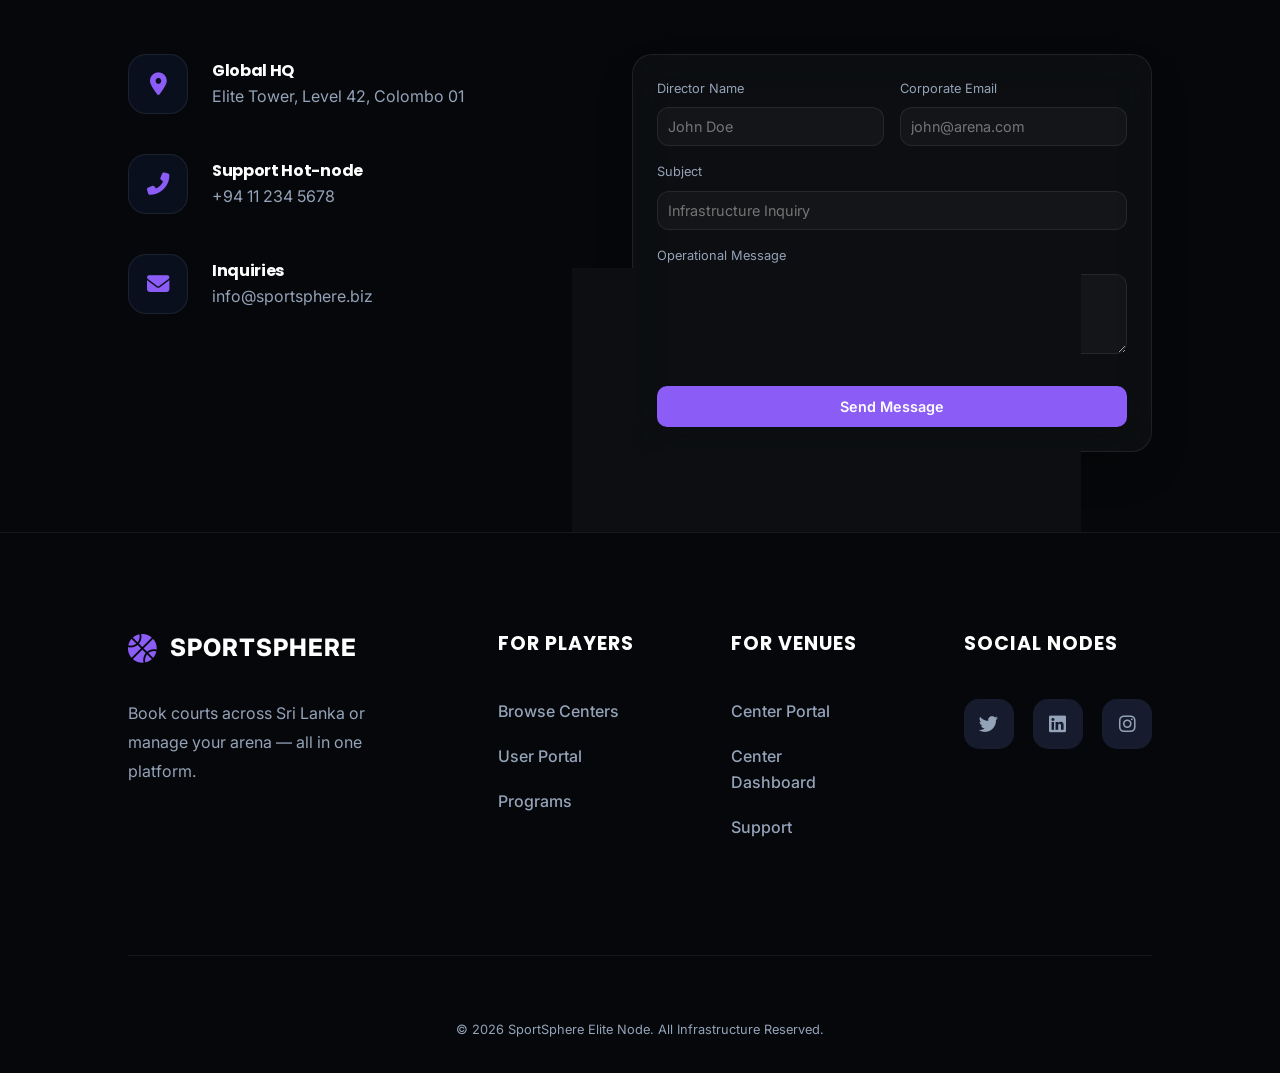
==== commit 4fb41b98: "Convert center subscription to percentage-based commission model with dynamic tiered levels" ====
--- a/index.html
+++ b/index.html
@@ -23,7 +23,7 @@
     <meta property="twitter:description" content="Book world-class sports courts across Sri Lanka. Instant confirmation, zero hassle.">
     <meta property="twitter:image" content="https://sportsphere.biz/assets/og-image.png">
 
-    <link rel="icon" type="image/png" href="favicon.png">
+    <link rel="icon" type="image/png" href="favicon.png?v=2">
     <link rel="stylesheet" href="css/style.css">
     <link rel="stylesheet" href="https://cdnjs.cloudflare.com/ajax/libs/font-awesome/6.4.0/css/all.min.css">
     <link rel="manifest" href="manifest.json">
@@ -33,7 +33,7 @@
     <meta name="apple-mobile-web-app-capable" content="yes">
     <meta name="apple-mobile-web-app-status-bar-style" content="black-translucent">
     <meta name="apple-mobile-web-app-title" content="SportSphere">
-    <link rel="apple-touch-icon" href="favicon.png">
+    <link rel="apple-touch-icon" href="favicon.png?v=2">
     
     <!-- JSON-LD Structured Data -->
     <script type="application/ld+json">
@@ -146,7 +146,7 @@
                     
                     <div style="display: flex; gap: 1rem; flex-wrap: wrap; justify-content: flex-start; margin-top: 1rem;">
                         <!-- 1. Android -->
-                        <a href="assets/SportSphere.apk" id="and-dl-btn" download="SportSphere.apk" onclick="showToast('✨ Downloading SportSphere APK...')" class="btn btn-outline" style="border: 1px solid rgba(255,255,255,0.3); border-radius: 50px; color: #fff; padding: 12px 25px; display: flex !important; align-items: center; gap: 10px; min-width: 180px; background: rgba(255,255,255,0.05); text-decoration: none;">
+                        <a href="assets/SportSphere.apk" id="and-dl-btn" download="SportSphere.apk" onclick="showToast('✨ Downloading SportSphere APK...')" class="btn btn-outline dl-btn-mode">
                             <i class="fab fa-android" style="font-size: 1.5rem;"></i>
                             <div style="text-align: left; line-height: 1.2;">
                                 <small style="display: block; font-size: 0.6rem; opacity: 0.7;">Get it for</small>
@@ -155,7 +155,7 @@
                         </a>
                         
                         <!-- 2. iOS -->
-                        <button id="ios-dl-btn" class="btn btn-outline" onclick="showIOSManual()" style="border: 1px solid rgba(255,255,255,0.3); border-radius: 50px; color: #fff; padding: 12px 25px; display: flex !important; align-items: center; gap: 10px; min-width: 180px; background: rgba(255,255,255,0.05);">
+                        <button id="ios-dl-btn" class="btn btn-outline dl-btn-mode" onclick="showIOSManual()">
                             <i class="fab fa-apple" style="font-size: 1.5rem;"></i>
                             <div style="text-align: left; line-height: 1.2;">
                                 <small style="display: block; font-size: 0.6rem; opacity: 0.7;">Available for</small>
@@ -164,7 +164,7 @@
                         </button>
  
                         <!-- 3. Windows -->
-                        <a href="assets/SportSphere_Windows.zip" id="win-dl-btn" download="SportSphere_Windows.zip" onclick="showToast('🚀 Downloading Windows App...')" class="btn btn-outline" style="border: 1px solid rgba(255,255,255,0.3); border-radius: 50px; color: #fff; padding: 12px 25px; display: flex !important; align-items: center; gap: 10px; min-width: 180px; background: rgba(255,255,255,0.05); text-decoration: none;">
+                        <a href="assets/SportSphere_Windows.zip" id="win-dl-btn" download="SportSphere_Windows.zip" onclick="showToast('🚀 Downloading Windows App...')" class="btn btn-outline dl-btn-mode">
                             <i class="fab fa-windows" style="font-size: 1.5rem;"></i>
                             <div style="text-align: left; line-height: 1.2;">
                                 <small style="display: block; font-size: 0.6rem; opacity: 0.7;">Download for</small>
@@ -287,38 +287,38 @@
             </div>
             <div class="pricing-grid">
                 <div class="glass price-card fade-up">
-                    <h3>Base Utility</h3>
-                    <div class="amount">LKR 15,000<span>/mo</span></div>
+                    <h3>Normal Tier</h3>
+                    <div class="amount">2.5%<span> / payment</span></div>
                     <ul>
-                        <li><i class="fas fa-check"></i> 2 Active Courts</li>
+                        <li><i class="fas fa-check"></i> Standard Commission</li>
+                        <li><i class="fas fa-check"></i> Up to 15 Bookings /mo</li>
                         <li><i class="fas fa-check"></i> Real-time Scheduler</li>
                         <li><i class="fas fa-check"></i> Member Profiles</li>
-                        <li style="opacity: 0.5;"><i class="fas fa-times"></i> AI Yield Analytics</li>
                     </ul>
-                    <button onclick="redirectToSubscription('base')" class="btn btn-outline" style="width: 100%;">Initialize Suite</button>
+                    <button onclick="redirectToSubscription('base')" class="btn btn-outline" style="width: 100%;">Get Started</button>
                 </div>
                 <div class="glass price-card featured fade-up" style="transition-delay: 0.1s;">
-                    <div style="position: absolute; top: 20px; right: -30px; background: var(--accent-primary); color: white; padding: 5px 40px; transform: rotate(45deg); font-size: 0.7rem; font-weight: 800;">MOST POPULAR</div>
-                    <h3>Elite Pro</h3>
-                    <div class="amount">LKR 45,000<span>/mo</span></div>
+                    <div style="position: absolute; top: 20px; right: -30px; background: var(--accent-primary); color: white; padding: 5px 40px; transform: rotate(45deg); font-size: 0.7rem; font-weight: 800;">POPULAR CHOICE</div>
+                    <h3>Growth Tier</h3>
+                    <div class="amount">3.0%<span> / payment</span></div>
                     <ul>
-                        <li><i class="fas fa-check"></i> Unlimited Courts</li>
+                        <li><i class="fas fa-check"></i> Enhanced Growth</li>
+                        <li><i class="fas fa-check"></i> 15 - 25 Bookings /mo</li>
                         <li><i class="fas fa-check"></i> AI Yield Optimization</li>
                         <li><i class="fas fa-check"></i> Revenue Forecasts</li>
-                        <li><i class="fas fa-check"></i> White-label Portal</li>
                     </ul>
-                    <button onclick="redirectToSubscription('elite')" class="btn btn-primary" style="width: 100%;">Go Elite</button>
+                    <button onclick="redirectToSubscription('elite')" class="btn btn-primary" style="width: 100%;">Scale Up Now</button>
                 </div>
                 <div class="glass price-card fade-up" style="transition-delay: 0.2s;">
-                    <h3>Institutional</h3>
-                    <div class="amount">LKR 95,000<span>/mo</span></div>
+                    <h3>Pro Tier</h3>
+                    <div class="amount">3.5%<span> / payment</span></div>
                     <ul>
+                        <li><i class="fas fa-check"></i> Elite Performance</li>
+                        <li><i class="fas fa-check"></i> More than 25 Bookings /mo</li>
                         <li><i class="fas fa-check"></i> Multi-center Sync</li>
-                        <li><i class="fas fa-check"></i> API Infrastructure Access</li>
-                        <li><i class="fas fa-check"></i> Priority Node Support</li>
                         <li><i class="fas fa-check"></i> Custom AI Models</li>
                     </ul>
-                    <button onclick="redirectToSubscription('institutional')" class="btn btn-outline" style="width: 100%;">Contact Enterprise</button>
+                    <button onclick="redirectToSubscription('institutional')" class="btn btn-outline" style="width: 100%;">Go Enterprise</button>
                 </div>
             </div>
         </section>
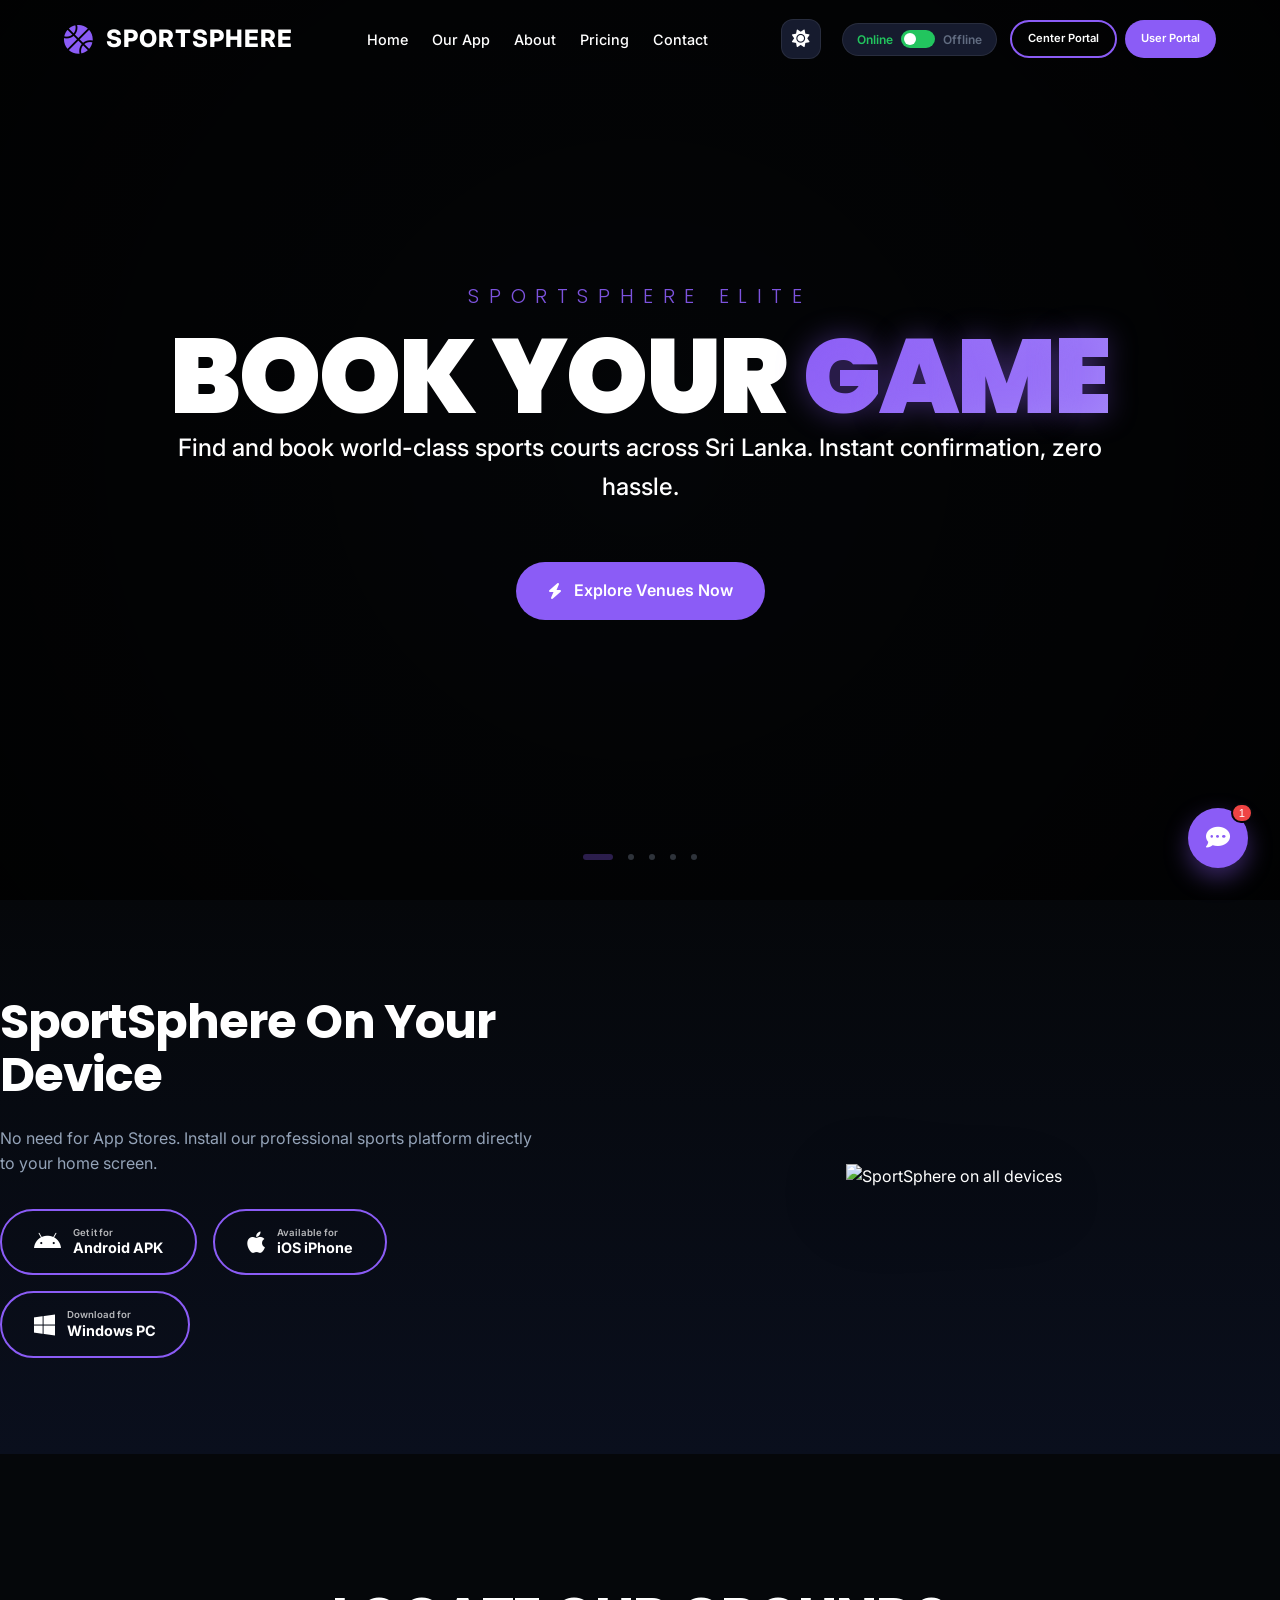
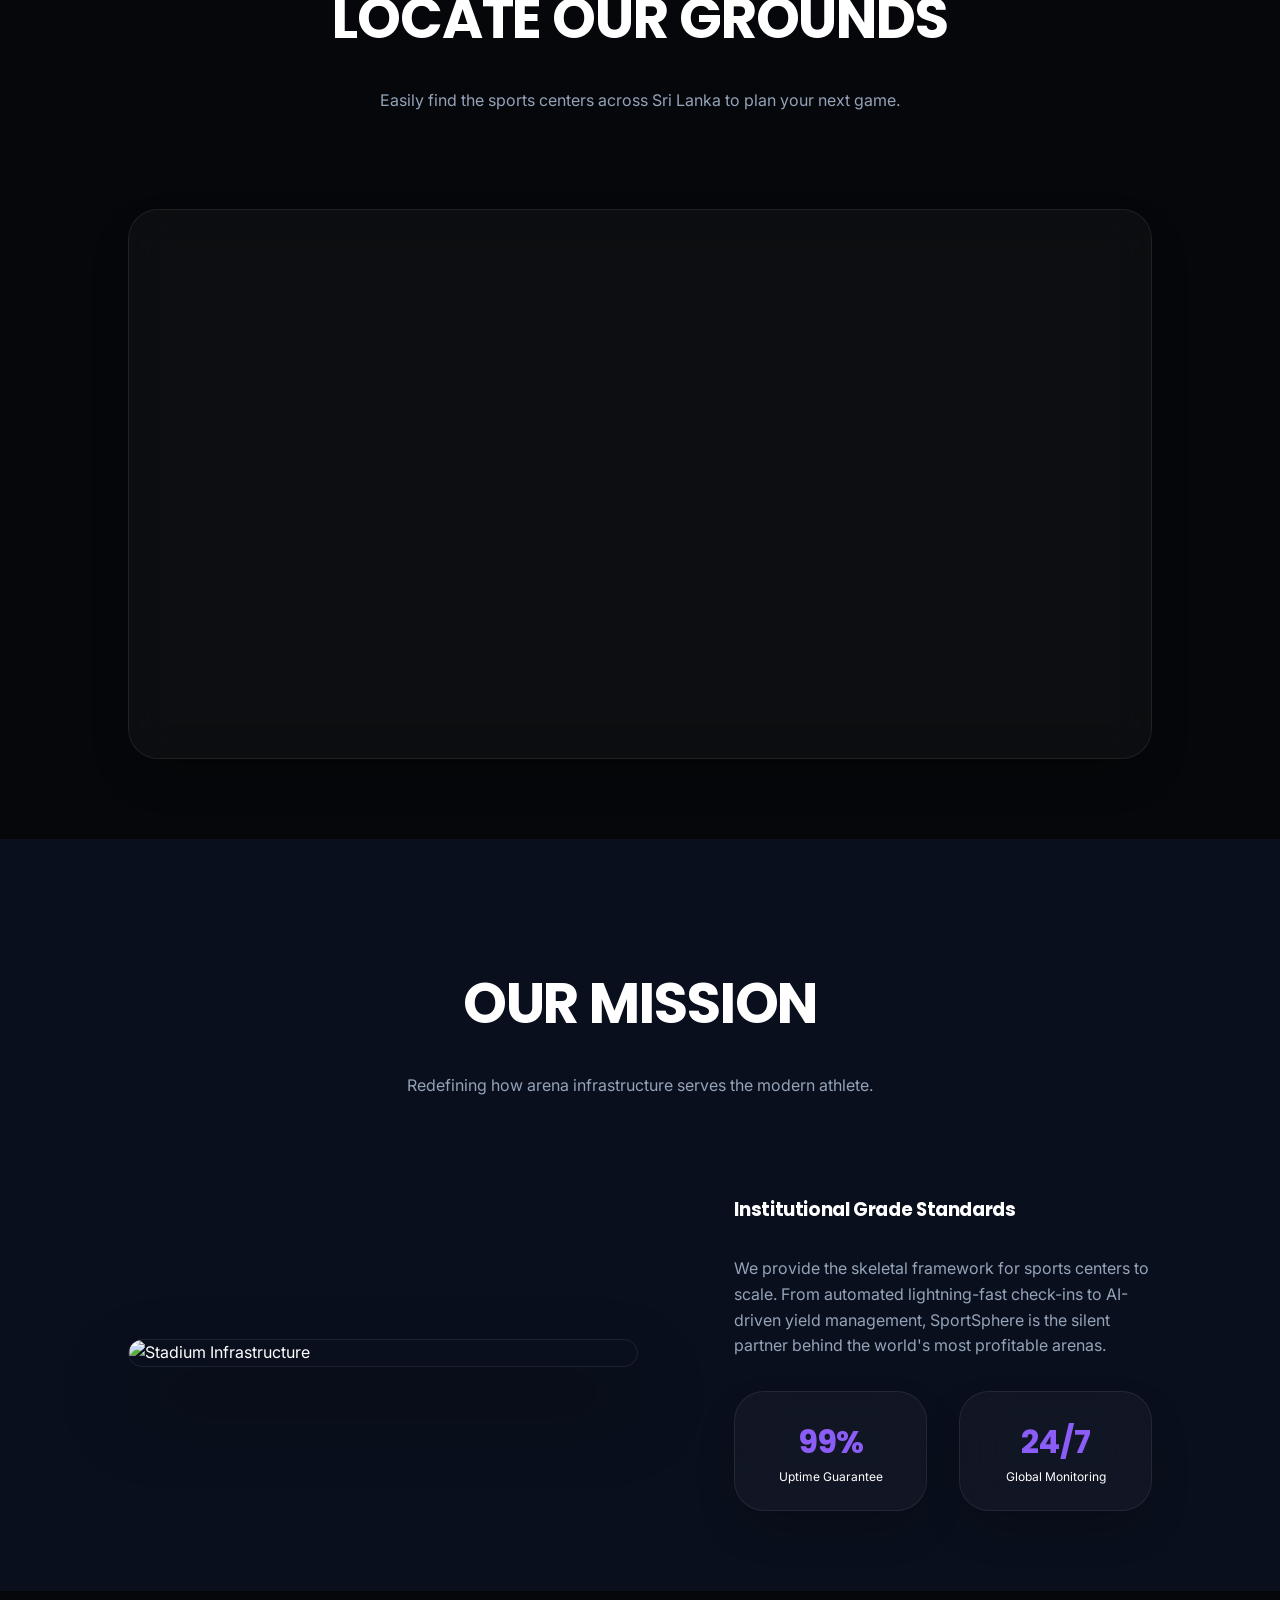
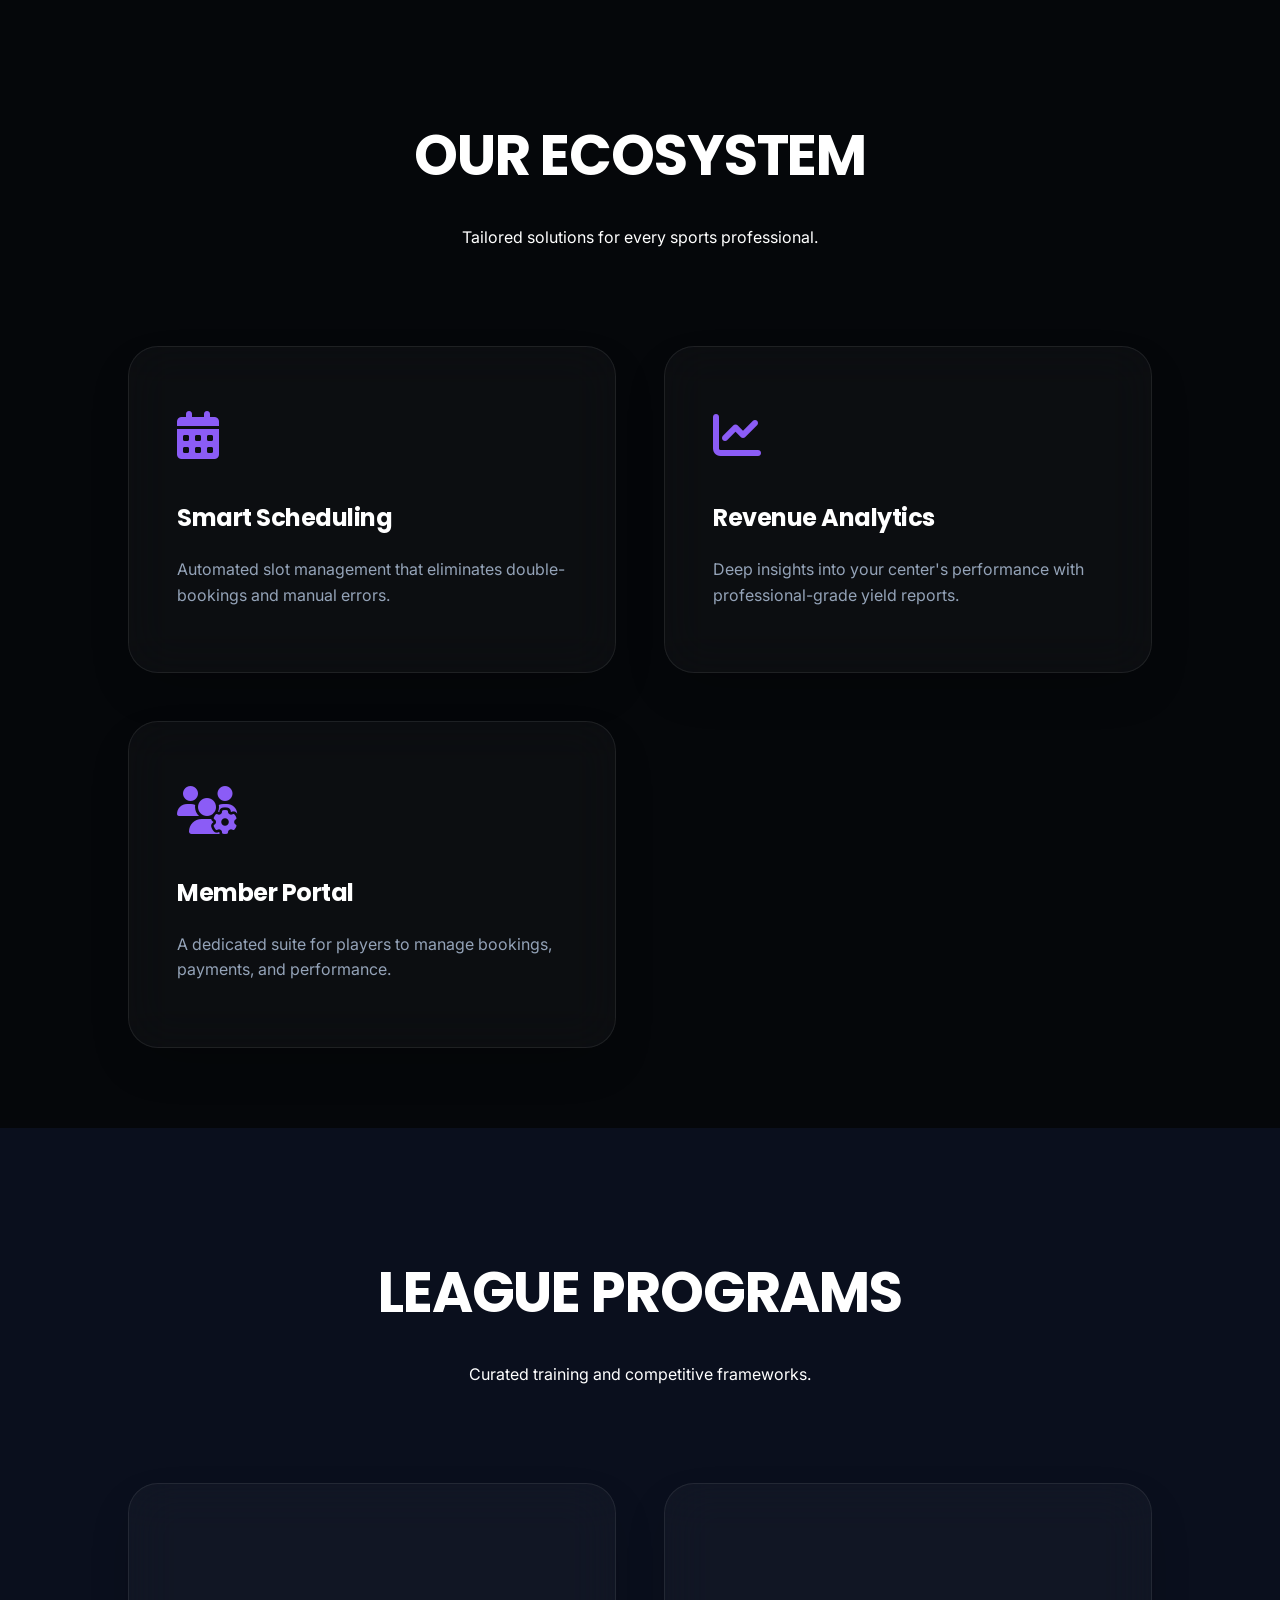
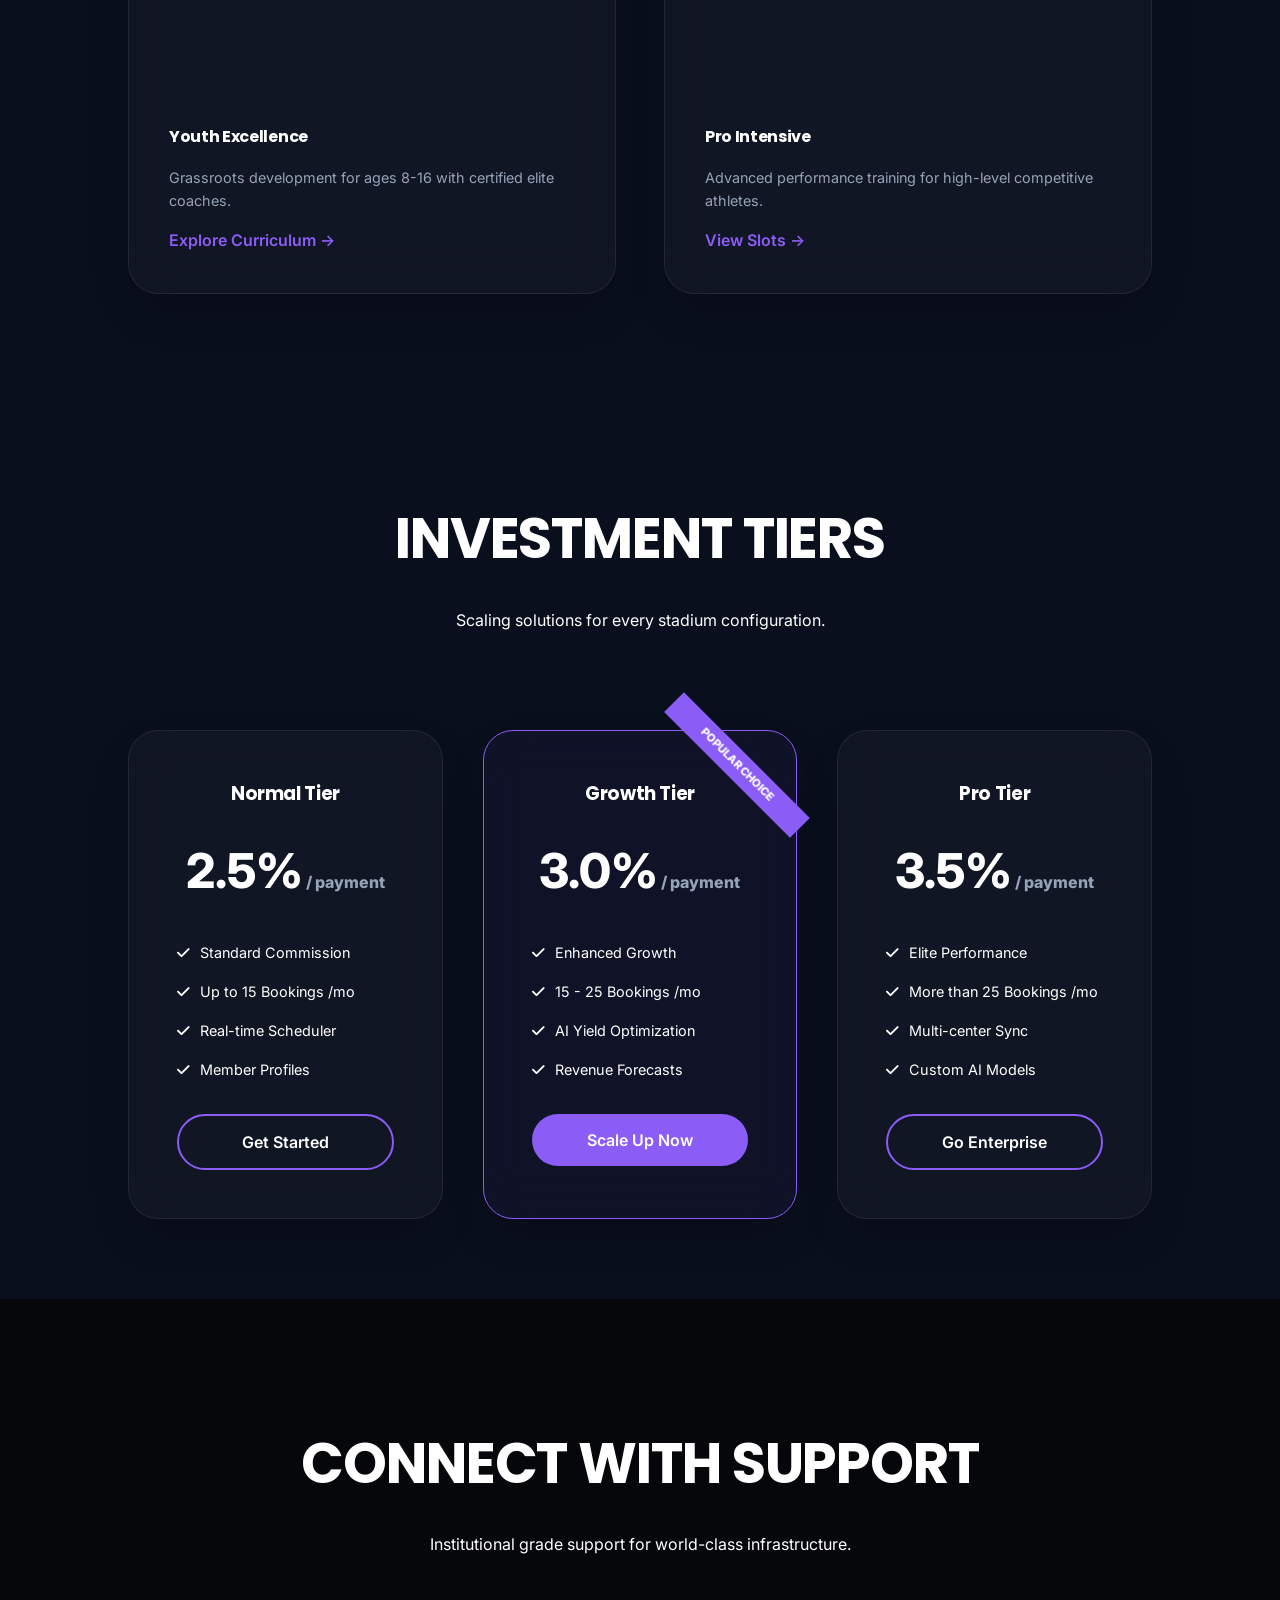
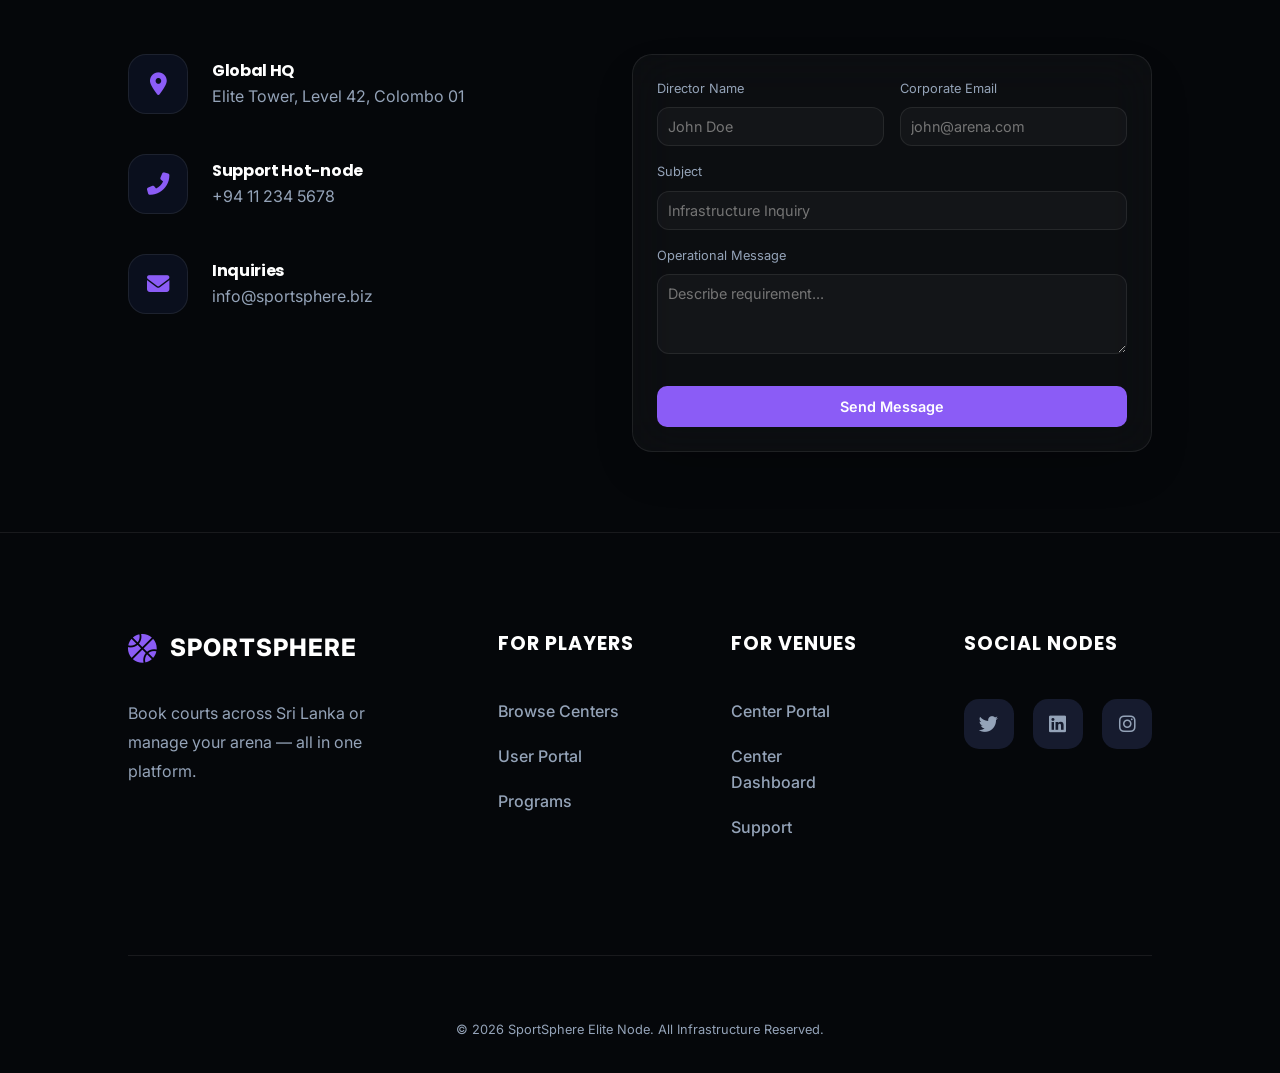
==== commit d3480c8e: "Convert center's subscription to percentage-based commission model with dynamic levels" ====
--- a/index.html
+++ b/index.html
@@ -1,4 +1,4 @@
-<!DOCTYPE html>
+<!DOCTYPE html> 
 <html lang="en">
 
 <head>
